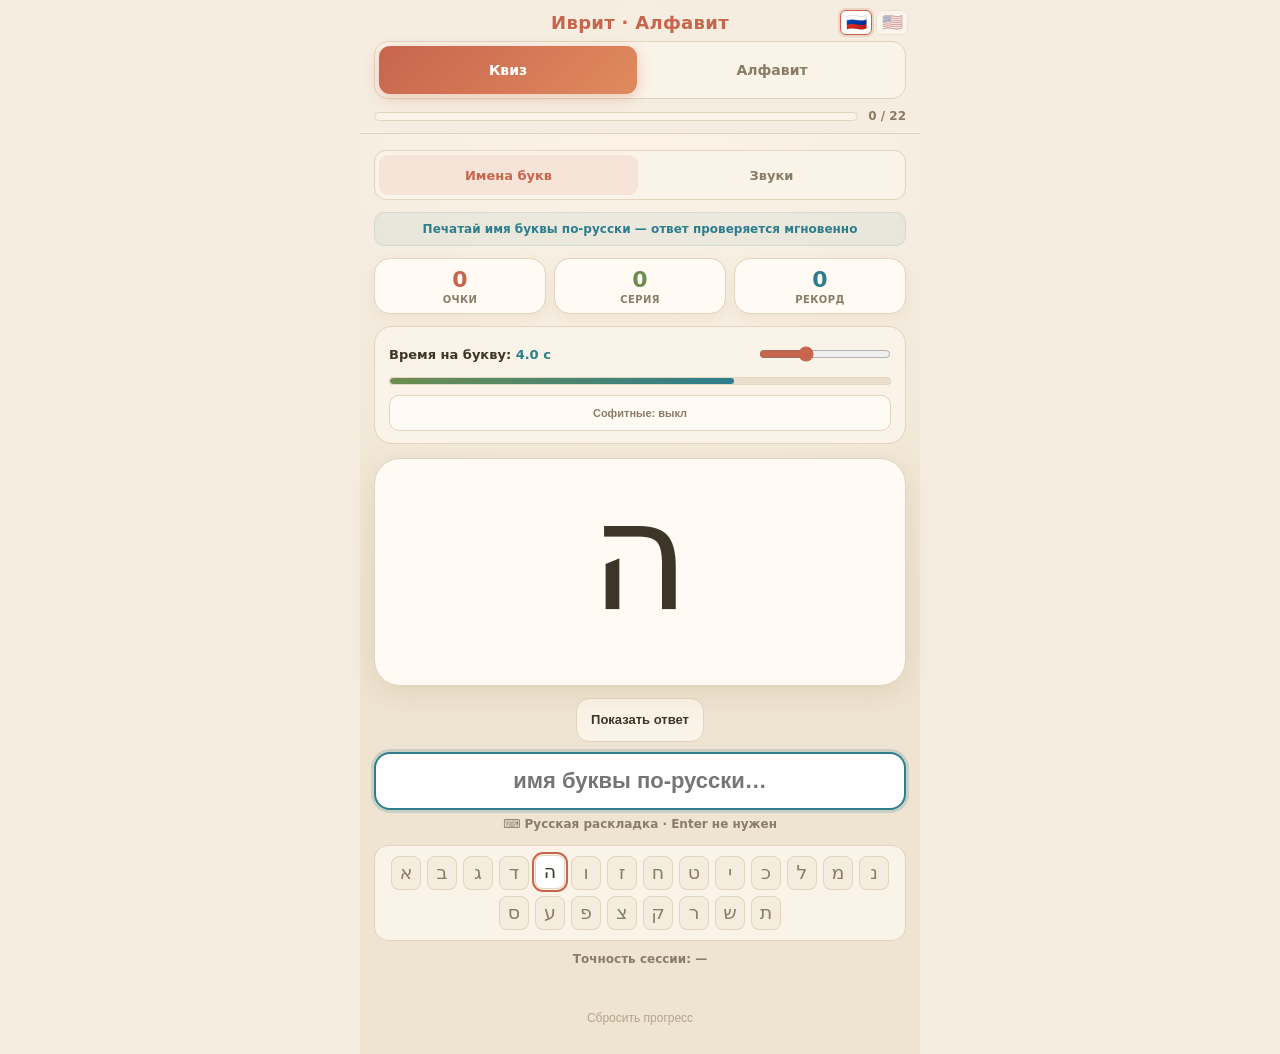
==== index.html @ b814cd33 "Rename alphabet_trainer.html to index.html" ====
<!DOCTYPE html>
<html lang="ru">
<head>
<meta charset="UTF-8">
<meta name="viewport" content="width=device-width, initial-scale=1.0, maximum-scale=1.0, user-scalable=no, viewport-fit=cover">
<meta name="theme-color" content="#f5ede0">
<meta name="apple-mobile-web-app-capable" content="yes">
<meta name="apple-mobile-web-app-status-bar-style" content="default">
<title>Иврит · Алфавит</title>
<style>
  * { box-sizing: border-box; -webkit-tap-highlight-color: transparent; }
  :root {
    --bg: #f5ede0;
    --bg2: #efe4d2;
    --card: #fffaf3;
    --card2: #faf3e7;
    --accent: #c8654d;
    --accent2: #2d7d8c;
    --olive: #6b8e4e;
    --gold: #d19b3f;
    --danger: #b3412e;
    --text: #3d3528;
    --muted: #8a7d68;
    --border: #e2d4bd;
    --shadow: 0 8px 28px rgba(150, 110, 60, .14);
    --hebrew: "Frank Ruhl Libre", "David Libre", "Noto Serif Hebrew", "Noto Sans Hebrew",
              "Times New Roman", "DejaVu Sans", serif;
  }
  html, body {
    margin: 0; padding: 0;
    background: var(--bg);
    color: var(--text);
    font-family: -apple-system, BlinkMacSystemFont, "Segoe UI", system-ui, "Roboto", sans-serif;
    min-height: 100vh; min-height: 100dvh;
    overscroll-behavior: none;
    -webkit-text-size-adjust: 100%;
  }
  body {
    display: flex; flex-direction: column;
    max-width: 560px; margin: 0 auto;
    background: radial-gradient(120% 60% at 50% 0%, #fff6e8 0%, var(--bg) 55%, var(--bg2) 100%);
    padding: env(safe-area-inset-top) env(safe-area-inset-right) env(safe-area-inset-bottom) env(safe-area-inset-left);
  }
  header {
    position: sticky; top: 0; z-index: 10;
    background: rgba(245, 237, 224, 0.92);
    backdrop-filter: blur(10px); -webkit-backdrop-filter: blur(10px);
    border-bottom: 1px solid var(--border);
    padding: 12px 14px 10px;
  }
  .title {
    font-size: 18px; font-weight: 700; text-align: center;
    margin-bottom: 8px; color: var(--accent); letter-spacing: .3px;
  }
  .lang-switch {
    position: absolute; top: 10px; right: 12px; z-index: 2;
    display: flex; gap: 4px;
  }
  .flag-btn {
    width: 32px; height: 25px; padding: 0;
    border: 1px solid var(--border); border-radius: 6px;
    background: #fff; cursor: pointer;
    display: flex; align-items: center; justify-content: center;
    font-size: 17px; line-height: 1;
    font-family: "Apple Color Emoji", "Segoe UI Emoji", "Noto Color Emoji", sans-serif;
    opacity: .42; transition: opacity .2s, box-shadow .2s, transform .15s;
  }
  .flag-btn:active { transform: scale(.94); }
  .flag-btn.active {
    opacity: 1; border-color: var(--accent);
    box-shadow: 0 0 0 2px rgba(200, 101, 77, .2);
  }
  .flag-btn span { pointer-events: none; }
  .tabs {
    display: flex; gap: 6px;
    background: var(--card2); padding: 4px;
    border-radius: 14px; margin-bottom: 10px;
    border: 1px solid var(--border);
  }
  .tab {
    flex: 1; text-align: center; padding: 10px 8px;
    border-radius: 11px; font-size: 14px; font-weight: 600;
    color: var(--muted); cursor: pointer; transition: all .25s;
    min-height: 48px; display: flex; align-items: center; justify-content: center;
    user-select: none;
  }
  .tab.active {
    background: linear-gradient(135deg, var(--accent), #e08a5e);
    color: #fff; box-shadow: 0 4px 14px rgba(200, 101, 77, .3);
  }
  .progress-wrap { display: flex; align-items: center; gap: 10px; }
  .progress-bar {
    flex: 1; height: 9px; background: var(--card2);
    border: 1px solid var(--border); border-radius: 8px; overflow: hidden;
  }
  .progress-fill {
    height: 100%; background: linear-gradient(90deg, var(--olive), var(--accent2));
    width: 0%; transition: width .5s cubic-bezier(.22,1,.36,1); border-radius: 8px;
  }
  .progress-text { font-size: 12px; color: var(--muted); font-weight: 700; white-space: nowrap; }

  main {
    flex: 1; padding: 16px 14px 24px;
    display: none; flex-direction: column;
  }
  main.active { display: flex; }

  /* ===== Саб-табы ===== */
  .subtabs {
    display: flex; gap: 4px;
    background: var(--card2); padding: 4px;
    border-radius: 12px; margin-bottom: 12px;
    border: 1px solid var(--border);
  }
  .subtab {
    flex: 1; text-align: center; padding: 9px 6px;
    border-radius: 9px; font-size: 13px; font-weight: 700;
    color: var(--muted); cursor: pointer; transition: all .25s;
    min-height: 40px; display: flex; align-items: center; justify-content: center;
    user-select: none;
  }
  .subtab.active {
    background: rgba(200, 101, 77, .1);
    color: var(--accent);
  }
  .train-info-line {
    font-size: 12px; font-weight: 700; color: var(--accent2);
    text-align: center; padding: 8px 12px; margin: 0 0 12px;
    background: rgba(45, 125, 140, .06);
    border: 1px solid rgba(45, 125, 140, .12);
    border-radius: 10px;
    min-height: 34px;
    display: flex; align-items: center; justify-content: center;
  }

  /* ===== Статистика ===== */
  .stats-row {
    display: grid; grid-template-columns: repeat(3, 1fr);
    gap: 8px; margin-bottom: 12px;
  }
  .stat {
    background: var(--card); border: 1px solid var(--border);
    border-radius: 16px; padding: 9px 6px 8px; text-align: center;
    box-shadow: 0 4px 14px rgba(150, 110, 60, .07);
  }
  .stat-num { font-size: 22px; font-weight: 800; line-height: 1.1; }
  #stat-score { color: var(--accent); }
  #stat-streak { color: var(--olive); }
  #stat-best { color: var(--accent2); }
  .stat-label {
    font-size: 10px; font-weight: 700; color: var(--muted);
    text-transform: uppercase; letter-spacing: .4px; margin-top: 2px;
  }

  /* ===== Настройки таймера ===== */
  .settings {
    background: var(--card2); border: 1px solid var(--border);
    border-radius: 18px; padding: 12px 14px 12px; margin-bottom: 14px;
  }
  .setting-row {
    display: flex; align-items: center; justify-content: space-between;
    gap: 10px; font-size: 13px; font-weight: 700; color: var(--text);
  }
  .setting-row b { color: var(--accent2); }
  .setting-row input[type=range] {
    flex: 0 0 132px; accent-color: var(--accent); height: 30px; margin: 0;
  }
  .timer-track {
    height: 8px; width: 100%; margin-top: 8px;
    background: #eadfcd; border-radius: 999px; overflow: hidden;
    border: 1px solid rgba(226, 212, 189, .7);
  }
  .timer-fill {
    height: 100%; width: 100%; border-radius: 999px;
    background: linear-gradient(90deg, var(--olive), var(--accent2));
    transition: width .1s linear, background .2s;
  }
  .settings-btns { display: flex; gap: 6px; margin-top: 10px; }
  .toggle-btn {
    flex: 1; background: var(--card); border: 1px solid var(--border);
    color: var(--muted); border-radius: 10px; padding: 8px 4px;
    font-size: 11px; font-weight: 700; cursor: pointer;
    transition: all .2s; min-height: 36px;
  }
  .toggle-btn:active { transform: scale(.96); }
  .toggle-btn.on, .toggle-btn.active-sort {
    border-color: var(--accent); color: var(--accent);
    background: rgba(200, 101, 77, .08);
  }

  /* ===== Карточка вопроса ===== */
  .quiz-card {
    position: relative;
    background: var(--card); border: 1px solid var(--border);
    border-radius: 26px; padding: 20px 18px 18px;
    min-height: 224px;
    display: flex; flex-direction: column; align-items: center; justify-content: center;
    text-align: center; box-shadow: var(--shadow);
    transition: border-color .25s, box-shadow .25s, background .25s;
  }
  .quiz-glyph {
    font-family: var(--hebrew);
    font-size: clamp(96px, 32vw, 152px);
    line-height: 1.05; color: var(--text); direction: rtl;
    transition: color .2s;
    user-select: none;
  }
  .quiz-glyph.glyph-in { animation: glyphIn .3s cubic-bezier(.22,1,.36,1); }
  @keyframes glyphIn {
    from { opacity: .2; transform: scale(.86); }
    to   { opacity: 1; transform: none; }
  }
  .quiz-answer {
    min-height: 22px; margin-top: 6px;
    font-size: 14px; font-weight: 800; color: var(--danger);
    direction: ltr;
  }
  .quiz-card.correct {
    border-color: var(--olive);
    background: #f8fbf2;
    box-shadow: 0 0 0 3px rgba(107, 142, 78, .22), 0 8px 28px rgba(107, 142, 78, .18);
  }
  .quiz-card.correct .quiz-glyph { color: var(--olive); }
  .quiz-card.wrong {
    border-color: var(--danger);
    background: #fdf3f0;
    box-shadow: 0 0 0 3px rgba(179, 65, 46, .18), 0 8px 28px rgba(179, 65, 46, .14);
    animation: shake .4s;
  }
  .quiz-card.wrong .quiz-glyph { color: var(--danger); }
  @keyframes shake {
    0%,100% { transform: translateX(0); }
    20% { transform: translateX(-5px); }
    40% { transform: translateX(5px); }
    60% { transform: translateX(-3px); }
    80% { transform: translateX(3px); }
  }

  .quiz-actions { display: flex; gap: 8px; justify-content: center; margin: 12px 0 10px; }
  .audio-btn {
    background: var(--card2); border: 1px solid var(--border); color: var(--text);
    border-radius: 13px; padding: 10px 14px; font-size: 13px; font-weight: 700;
    cursor: pointer; min-width: 48px; min-height: 44px;
    display: flex; align-items: center; gap: 6px;
    transition: transform .15s, background .2s, border-color .2s;
  }
  .audio-btn:active { transform: scale(.94); }
  .audio-btn:hover { border-color: var(--accent); background: #fff; }

  .quiz-input {
    width: 100%; text-align: center; font-size: 22px; font-weight: 800;
    padding: 14px 12px; background: #fffdf8; border: 2px solid var(--border);
    border-radius: 16px; color: var(--text); outline: none;
    transition: border-color .2s, box-shadow .2s, opacity .2s;
    caret-color: var(--accent); direction: ltr;
  }
  .quiz-input:focus {
    border-color: var(--accent2);
    box-shadow: 0 0 0 3px rgba(45, 125, 140, .2);
    background: #fff;
  }
  .quiz-input:disabled { opacity: .55; }
  .input-hint {
    font-size: 12px; color: var(--muted); font-weight: 600;
    text-align: center; margin: 7px 0 12px; min-height: 16px;
  }

  /* ===== HUD алфавита ===== */
  .hud {
    display: flex; flex-wrap: wrap; gap: 6px; justify-content: center;
    padding: 10px; background: var(--card2);
    border: 1px solid var(--border); border-radius: 14px;
  }
  .hud-letter {
    width: 30px; height: 34px;
    display: flex; align-items: center; justify-content: center;
    font-family: var(--hebrew); font-size: 19px; line-height: 1;
    border-radius: 8px; border: 1px solid transparent;
    color: var(--muted); background: transparent;
    transition: all .25s; user-select: none;
  }
  .hud-letter.m-new { background: #f4ecdd; border-color: var(--border); color: var(--muted); }
  .hud-letter.m-good { background: rgba(107, 142, 78, .14); border-color: rgba(107, 142, 78, .42); color: var(--olive); }
  .hud-letter.m-mid  { background: rgba(45, 125, 140, .12); border-color: rgba(45, 125, 140, .36); color: var(--accent2); }
  .hud-letter.m-low  { background: rgba(179, 65, 46, .1);  border-color: rgba(179, 65, 46, .3);  color: var(--danger); }
  .hud-letter.current {
    background: #fff !important; color: var(--text) !important;
    outline: 2px solid var(--accent); outline-offset: 1px;
    transform: translateY(-1px);
  }
  .session-rate {
    margin-top: 11px; text-align: center;
    font-size: 12px; font-weight: 700; color: var(--muted);
  }

  /* ===== Экран алфавита ===== */
  .dict-selected-info {
    text-align: center; font-size: 12px; font-weight: 700; color: var(--accent2);
    padding: 9px 12px; background: rgba(45, 125, 140, .07);
    border: 1px solid rgba(45, 125, 140, .15);
    border-radius: 10px; margin-bottom: 12px;
  }
  .dict-controls { display: flex; gap: 6px; margin-bottom: 4px; }
  .dict-btn {
    flex: 1; background: var(--card2); border: 1px solid var(--border);
    color: var(--text); border-radius: 11px; padding: 10px 6px;
    font-size: 11px; font-weight: 700; cursor: pointer;
    transition: all .2s; min-height: 42px;
  }
  .dict-btn:active { transform: scale(.95); }
  .dict-btn:hover { border-color: var(--accent2); background: #fff; }
  .dict-btn.active-sort { border-color: var(--accent); color: var(--accent); background: rgba(200,101,77,.08); }

  .alpha-section-title {
    font-size: 11px; font-weight: 800; color: var(--muted);
    text-transform: uppercase; letter-spacing: .6px;
    margin: 16px 2px 8px;
  }
  .title-note { font-weight: 600; text-transform: none; letter-spacing: 0; color: #b3a48a; }
  .alpha-grid {
    display: grid; grid-template-columns: repeat(auto-fill, minmax(86px, 1fr));
    gap: 8px;
  }
  .alpha-card {
    background: var(--card); border: 1px solid var(--border);
    border-radius: 16px; padding: 9px 5px 7px; text-align: center;
    transition: border-color .2s, box-shadow .2s;
    box-shadow: 0 4px 14px rgba(150, 110, 60, .06);
    user-select: none;
  }
  .alpha-card.m-good { border-color: rgba(107, 142, 78, .55); }
  .alpha-card.m-mid  { border-color: rgba(45, 125, 140, .5); }
  .alpha-card.m-low  { border-color: rgba(179, 65, 46, .45); }
  .a-glyph {
    font-family: var(--hebrew); font-size: 36px; line-height: 1.1;
    color: var(--text); direction: rtl;
  }
  .a-name { font-size: 12px; font-weight: 800; color: var(--accent); margin-top: 1px; line-height: 1.2; }
  .a-sound { font-size: 10px; font-weight: 600; color: var(--muted); line-height: 1.3; margin-top: 1px; }
  .alpha-bar {
    height: 4px; background: var(--card2); border-radius: 999px;
    overflow: hidden; margin: 6px 4px 0;
  }
  .alpha-fill { height: 100%; width: 0%; border-radius: 999px; transition: width .4s; }
  .alpha-rate { font-size: 9px; font-weight: 700; color: var(--muted); margin-top: 3px; }
  .alpha-tip {
    font-size: 12px; color: var(--muted); font-weight: 600;
    text-align: center; line-height: 1.6; margin-top: 18px;
  }

  /* ===== Подвал / тост ===== */
  footer { padding: 10px 14px 18px; text-align: center; }
  .reset-btn {
    background: none; border: none; color: #b3a48a;
    font-size: 12px; cursor: pointer; padding: 8px 14px; min-height: 36px;
  }
  .toast {
    position: fixed; left: 50%; bottom: calc(20px + env(safe-area-inset-bottom));
    transform: translate(-50%, 12px);
    background: var(--text); color: #fff;
    padding: 10px 18px; border-radius: 12px;
    font-size: 13px; font-weight: 700;
    box-shadow: 0 10px 30px rgba(60, 45, 30, .3);
    opacity: 0; pointer-events: none; z-index: 60;
    transition: opacity .28s, transform .28s;
    max-width: 90vw; text-align: center;
  }
  .toast.show { opacity: 1; transform: translate(-50%, 0); }
</style>
</head>
<body>

<header>
  <div class="lang-switch" id="lang-switch" role="group" aria-label="Language / Язык">
    <button class="flag-btn" type="button" data-lang="ru" title="Русский" aria-label="Русский">
      <span aria-hidden="true">🇷🇺</span>
    </button>
    <button class="flag-btn" type="button" data-lang="en" title="English" aria-label="English">
      <span aria-hidden="true">🇺🇸</span>
    </button>
  </div>
  <div class="title" id="app-title" data-i18n="appTitle">Иврит · Алфавит</div>
  <div class="tabs">
    <div class="tab active" id="tab-quiz" role="tab" data-i18n="tabQuiz">Квиз</div>
    <div class="tab" id="tab-alpha" role="tab" data-i18n="tabAlpha">Алфавит</div>
  </div>
  <div class="progress-wrap">
    <div class="progress-bar" id="progress-bar" title="Освоенные буквы"><div class="progress-fill" id="progress-fill"></div></div>
    <div class="progress-text" id="progress-text">0 / 22</div>
  </div>
</header>

<main id="screen-quiz" class="active">
  <div class="subtabs">
    <div class="subtab active" data-mode="name" role="tab" data-i18n="names">Имена букв</div>
    <div class="subtab" data-mode="sound" role="tab" data-i18n="sounds">Звуки</div>
  </div>

  <div class="train-info-line" id="mode-hint">Печатай имя буквы по-русски — ответ проверяется мгновенно</div>

  <div class="stats-row">
    <div class="stat"><div class="stat-num" id="stat-score">0</div><div class="stat-label" data-i18n="score">Очки</div></div>
    <div class="stat"><div class="stat-num" id="stat-streak">0</div><div class="stat-label" data-i18n="streak">Серия</div></div>
    <div class="stat"><div class="stat-num" id="stat-best">0</div><div class="stat-label" data-i18n="best">Рекорд</div></div>
  </div>

  <div class="settings">
    <div class="setting-row">
      <label for="time-limit"><span data-i18n="timePerLetter">Время на букву:</span> <b id="time-label">4.0 с</b></label>
      <input id="time-limit" type="range" min="1" max="10" step="0.5" value="4">
    </div>
    <div class="timer-track"><div class="timer-fill" id="timer-fill"></div></div>
    <div class="settings-btns">
      <button class="toggle-btn" id="btn-finals" type="button">Софитные: выкл</button>
    </div>
  </div>

  <div class="quiz-card" id="quiz-card">
    <div class="quiz-glyph" id="quiz-glyph" dir="rtl">א</div>
    <div class="quiz-answer" id="quiz-answer"></div>
  </div>

  <div class="quiz-actions">
    <button class="audio-btn" id="btn-skip" type="button" data-i18n="showAnswer">Показать ответ</button>
  </div>

  <input id="quiz-input" class="quiz-input" type="text"
         placeholder="имя буквы по-русски…"
         autocomplete="off" autocorrect="off" autocapitalize="off" spellcheck="false"
         enterkeyhint="done" lang="ru" dir="ltr">
  <div class="input-hint" id="input-hint">⌨️ Русская раскладка · Enter не нужен</div>

  <div class="hud" id="hud"></div>
  <div class="session-rate" id="session-rate">Точность сессии: —</div>
</main>

<main id="screen-alpha">
  <div class="dict-selected-info" id="alpha-info">Освоено 0 из 22 · точность —</div>
  <div class="dict-controls">
    <button class="dict-btn" id="btn-sort" type="button">↕️ По порядку</button>
    <button class="dict-btn" id="btn-alpha-finals" type="button">Софитные: выкл</button>
  </div>

  <div class="alpha-section-title" data-i18n="basicLetters">22 основные буквы</div>
  <div class="alpha-grid" id="alpha-grid-basic"></div>

  <div class="alpha-section-title"><span data-i18n="finalForms">5 софитных форм</span> <span class="title-note" data-i18n="titleNote">(в конце слова)</span></div>
  <div class="alpha-grid" id="alpha-grid-finals"></div>

  <div class="alpha-tip" data-i18n="alphaTip">Цвет рамки показывает точность твоих ответов по этой букве.</div>
</main>

<footer>
  <button class="reset-btn" id="btn-reset" type="button" data-i18n="reset">Сбросить прогресс</button>
</footer>

<div class="toast" id="toast"></div>

<script>
(function () {
  'use strict';

  /* ============================================================
     ДАННЫЕ АЛФАВИТА
     ============================================================ */
  const BASIC_LETTERS = [
    { key:'alef', glyph:'א', name:'алеф', nameEn:'alef',
      aliases:['алеф'], aliasesEn:['alef','aleph'],
      sound:'а / э', soundEn:'a / e', soundAliases:['а','э'], soundAliasesEn:['a','e'],
      hebName:'אָלֶף', note:'гортанная, часто немая', noteEn:'glottal, often silent' },
    { key:'bet', glyph:'ב', name:'бет', nameEn:'bet',
      aliases:['бет','бейт','бэт','бэйт'], aliasesEn:['bet','beit','beyt','beth'],
      sound:'б / в', soundEn:'b / v', soundAliases:['б','в'], soundAliasesEn:['b','v'],
      hebName:'בֵּית', note:'с точкой — б, без — в', noteEn:'with a dot — b, without — v' },
    { key:'gimel', glyph:'ג', name:'гимель', nameEn:'gimel',
      aliases:['гимель','гимел','гимэль','гимэл'], aliasesEn:['gimel','gimmel'],
      sound:'г', soundEn:'g', soundAliases:['г'], soundAliasesEn:['g'],
      hebName:'גִּימֶל', note:'', noteEn:'' },
    { key:'dalet', glyph:'ד', name:'далет', nameEn:'dalet',
      aliases:['далет','далед','далэт','далэд'], aliasesEn:['dalet','daled','daleth'],
      sound:'д', soundEn:'d', soundAliases:['д'], soundAliasesEn:['d'],
      hebName:'דָּלֶת', note:'', noteEn:'' },
    { key:'hey', glyph:'ה', name:'хей', nameEn:'hey',
      aliases:['хей','хэй'], aliasesEn:['hey','hei','he','heh'],
      sound:'h (х)', soundEn:'h', soundAliases:['h','х'], soundAliasesEn:['h'],
      hebName:'הֵא', note:'лёгкий выдох', noteEn:'a light breath' },
    { key:'vav', glyph:'ו', name:'вав', nameEn:'vav',
      aliases:['вав'], aliasesEn:['vav','waw'],
      sound:'в / у', soundEn:'v / u', soundAliases:['в','у'], soundAliasesEn:['v','u'],
      hebName:'וָו', note:'может читаться как у', noteEn:'can also sound like u' },
    { key:'zayin', glyph:'ז', name:'заин', nameEn:'zayin',
      aliases:['заин','зайн','зайин'], aliasesEn:['zayin','zain','zayn'],
      sound:'з', soundEn:'z', soundAliases:['з'], soundAliasesEn:['z'],
      hebName:'זַיִן', note:'', noteEn:'' },
    { key:'khet', glyph:'ח', name:'хет', nameEn:'khet',
      aliases:['хет','хэт'], aliasesEn:['khet','het','chet','cheth'],
      sound:'х', soundEn:'kh / ch', soundAliases:['х','h'], soundAliasesEn:['kh','ch','h'],
      hebName:'חֵית', note:'', noteEn:'' },
    { key:'tet', glyph:'ט', name:'тет', nameEn:'tet',
      aliases:['тет','тэт'], aliasesEn:['tet','teth'],
      sound:'т', soundEn:'t', soundAliases:['т'], soundAliasesEn:['t'],
      hebName:'טֵית', note:'', noteEn:'' },
    { key:'yod', glyph:'י', name:'йод', nameEn:'yod',
      aliases:['йод','йуд','йот'], aliasesEn:['yod','yud','yodh'],
      sound:'й / и', soundEn:'y / i', soundAliases:['й','и'], soundAliasesEn:['y','i'],
      hebName:'יוֹד', note:'', noteEn:'' },
    { key:'kaf', glyph:'כ', name:'каф', nameEn:'kaf',
      aliases:['каф'], aliasesEn:['kaf','kaph'],
      sound:'к / х', soundEn:'k / kh', soundAliases:['к','х'], soundAliasesEn:['k','kh','ch'],
      hebName:'כַּף', note:'конечная форма — ך', noteEn:'final form — ך' },
    { key:'lamed', glyph:'ל', name:'ламед', nameEn:'lamed',
      aliases:['ламед','ламэд'], aliasesEn:['lamed','lammed'],
      sound:'л', soundEn:'l', soundAliases:['л'], soundAliasesEn:['l'],
      hebName:'לָמֶד', note:'', noteEn:'' },
    { key:'mem', glyph:'מ', name:'мем', nameEn:'mem',
      aliases:['мем'], aliasesEn:['mem'],
      sound:'м', soundEn:'m', soundAliases:['м'], soundAliasesEn:['m'],
      hebName:'מֵם', note:'конечная форма — ם', noteEn:'final form — ם' },
    { key:'nun', glyph:'נ', name:'нун', nameEn:'nun',
      aliases:['нун'], aliasesEn:['nun'],
      sound:'н', soundEn:'n', soundAliases:['н'], soundAliasesEn:['n'],
      hebName:'נוּן', note:'конечная форма — ן', noteEn:'final form — ן' },
    { key:'samekh', glyph:'ס', name:'самех', nameEn:'samekh',
      aliases:['самех','самэх'], aliasesEn:['samekh','samech','samek'],
      sound:'с', soundEn:'s', soundAliases:['с'], soundAliasesEn:['s'],
      hebName:'סָמֶךְ', note:'', noteEn:'' },
    { key:'ayin', glyph:'ע', name:'аин', nameEn:'ayin',
      aliases:['аин','айн'], aliasesEn:['ayin','ayen','ayeen'],
      sound:'а / э', soundEn:'a / e', soundAliases:['а','э'], soundAliasesEn:['a','e'],
      hebName:'עַיִן', note:'гортанная, часто немая', noteEn:'glottal, often silent' },
    { key:'pe', glyph:'פ', name:'пе', nameEn:'pe',
      aliases:['пе','пей','пэ','пэй'], aliasesEn:['pe','pei','pey','peh'],
      sound:'п / ф', soundEn:'p / f', soundAliases:['п','ф'], soundAliasesEn:['p','f'],
      hebName:'פֵּא', note:'с точкой — п, без — ф', noteEn:'with a dot — p, without — f' },
    { key:'tsadi', glyph:'צ', name:'цади', nameEn:'tsadi',
      aliases:['цади','цадик','цадек','цадык'], aliasesEn:['tsadi','tzadi','tsadik','tzaddik','sadi'],
      sound:'ц', soundEn:'ts / tz', soundAliases:['ц'], soundAliasesEn:['ts','tz'],
      hebName:'צָדִי', note:'конечная форма — ץ', noteEn:'final form — ץ' },
    { key:'qof', glyph:'ק', name:'коф', nameEn:'qof',
      aliases:['коф','куф'], aliasesEn:['qof','kof','kuf','qoph'],
      sound:'к', soundEn:'k', soundAliases:['к'], soundAliasesEn:['k','q'],
      hebName:'קוֹף', note:'', noteEn:'' },
    { key:'resh', glyph:'ר', name:'реш', nameEn:'resh',
      aliases:['реш','рэш'], aliasesEn:['resh','reysh'],
      sound:'р', soundEn:'r', soundAliases:['р'], soundAliasesEn:['r'],
      hebName:'רֵישׁ', note:'', noteEn:'' },
    { key:'shin', glyph:'ש', name:'шин', nameEn:'shin',
      aliases:['шин','син'], aliasesEn:['shin','sin','sheen'],
      sound:'ш / с', soundEn:'sh / s', soundAliases:['ш','с'], soundAliasesEn:['sh','s'],
      hebName:'שִׁין', note:'точка справа — ш, слева — с', noteEn:'dot on the right — sh, on the left — s' },
    { key:'tav', glyph:'ת', name:'тав', nameEn:'tav',
      aliases:['тав','таф'], aliasesEn:['tav','taf','taw'],
      sound:'т', soundEn:'t', soundAliases:['т'], soundAliasesEn:['t'],
      hebName:'תָּו', note:'', noteEn:'' }
  ];

  const FINAL_LETTERS = [
    { key:'kaf-sofit', glyph:'ך', name:'каф софит', nameEn:'kaf sofit',
      aliases:['кафсофит'], aliasesEn:['kafsofit'],
      sound:'к / х', soundEn:'k / kh', soundAliases:['к','х'], soundAliasesEn:['k','kh','ch'],
      hebName:'כַּף סוֹפִית', note:'конечная форма כ', noteEn:'final form of כ' },
    { key:'mem-sofit', glyph:'ם', name:'мем софит', nameEn:'mem sofit',
      aliases:['мемсофит'], aliasesEn:['memsofit'],
      sound:'м', soundEn:'m', soundAliases:['м'], soundAliasesEn:['m'],
      hebName:'מֵם סוֹפִית', note:'конечная форма מ', noteEn:'final form of מ' },
    { key:'nun-sofit', glyph:'ן', name:'нун софит', nameEn:'nun sofit',
      aliases:['нунсофит'], aliasesEn:['nunsofit'],
      sound:'н', soundEn:'n', soundAliases:['н'], soundAliasesEn:['n'],
      hebName:'נוּן סוֹפִית', note:'конечная форма נ', noteEn:'final form of נ' },
    { key:'pe-sofit', glyph:'ף', name:'пе софит', nameEn:'pe sofit',
      aliases:['песофит','пейсофит','пэсофит','пэйсофит'], aliasesEn:['pesofit','peysofit','pehsofit'],
      sound:'п / ф', soundEn:'p / f', soundAliases:['п','ф'], soundAliasesEn:['p','f'],
      hebName:'פֵּא סוֹפִית', note:'конечная форма פ', noteEn:'final form of פ' },
    { key:'tsadi-sofit', glyph:'ץ', name:'цади софит', nameEn:'tsadi sofit',
      aliases:['цадисофит','цадиксофит','цадексофит'], aliasesEn:['tsadisoft','tzadisoft','tzaddiksofit','sadisoft'],
      sound:'ц', soundEn:'ts / tz', soundAliases:['ц'], soundAliasesEn:['ts','tz'],
      hebName:'צָדִי סוֹפִית', note:'конечная форма צ', noteEn:'final form of צ' }
  ];

  const ALL_LETTERS = BASIC_LETTERS.concat(FINAL_LETTERS);
  const BY_KEY = {};
  ALL_LETTERS.forEach(function (l) { BY_KEY[l.key] = l; });

  /* ============================================================
     СОХРАНЕНИЕ
     ============================================================ */
  const LS_KEY = 'hebrew_alphabet_trainer_v1';
  const DEFAULT_STORE = {
    settings: { timeLimit: 4, mode: 'name', finals: false, sort: 'default', lang: 'ru' },
    highScore: 0,
    bestStreak: 0,
    letters: {}
  };

  function loadStore() {
    try {
      const raw = localStorage.getItem(LS_KEY);
      if (!raw) return JSON.parse(JSON.stringify(DEFAULT_STORE));
      const obj = JSON.parse(raw);
      return {
        settings: Object.assign({}, DEFAULT_STORE.settings, obj.settings || {}),
        highScore: Number(obj.highScore) || 0,
        bestStreak: Number(obj.bestStreak) || 0,
        letters: obj.letters && typeof obj.letters === 'object' ? obj.letters : {}
      };
    } catch (e) {
      return JSON.parse(JSON.stringify(DEFAULT_STORE));
    }
  }

  let store = loadStore();
  function saveStore() {
    try { localStorage.setItem(LS_KEY, JSON.stringify(store)); } catch (e) {}
  }

  /* ============================================================
     DOM
     ============================================================ */
  const $ = function (id) { return document.getElementById(id); };
  const screenQuiz = $('screen-quiz');
  const screenAlpha = $('screen-alpha');
  const tabQuiz = $('tab-quiz');
  const tabAlpha = $('tab-alpha');
  const subtabEls = Array.prototype.slice.call(document.querySelectorAll('.subtab'));
  const progressFill = $('progress-fill');
  const progressText = $('progress-text');
  const modeHint = $('mode-hint');
  const statScore = $('stat-score');
  const statStreak = $('stat-streak');
  const statBest = $('stat-best');
  const slider = $('time-limit');
  const timeLabel = $('time-label');
  const timerFill = $('timer-fill');
  const finalsBtn = $('btn-finals');
  const quizCard = $('quiz-card');
  const quizGlyph = $('quiz-glyph');
  const quizAnswer = $('quiz-answer');
  const quizInput = $('quiz-input');
  const inputHint = $('input-hint');
  const skipBtn = $('btn-skip');
  const hud = $('hud');
  const sessionRate = $('session-rate');
  const alphaInfo = $('alpha-info');
  const alphaGridBasic = $('alpha-grid-basic');
  const alphaGridFinals = $('alpha-grid-finals');
  const sortBtn = $('btn-sort');
  const alphaFinalsBtn = $('btn-alpha-finals');
  const resetBtn = $('btn-reset');
  const toastEl = $('toast');
  const progressBar = $('progress-bar');
  const flagBtns = Array.prototype.slice.call(document.querySelectorAll('.flag-btn'));

  /* ============================================================
     СОСТОЯНИЕ КВИЗА
     ============================================================ */
  const session = { score: 0, streak: 0, correct: 0, total: 0 };
  let current = null;
  let locked = false;
  let srs = [];
  let rafId = 0;
  let endAt = 0;
  let pausedLeft = null;
  let roundToken = 0;
  let timers = [];
  let toastTimer = null;

  /* ============================================================
     ЛОКАЛИЗАЦИЯ (RU / EN)
     ============================================================ */
  const I18N = {
    ru: {
      appTitle: 'Иврит · Алфавит',
      tabQuiz: 'Квиз',
      tabAlpha: 'Алфавит',
      names: 'Имена букв',
      sounds: 'Звуки',
      modeHintName: 'Печатай имя буквы по-русски — ответ проверяется мгновенно',
      modeHintSound: 'Печатай звук буквы по-русски — например «б», «ш», «ц»',
      inputHintName: '⌨️ Русская раскладка · Enter не нужен',
      inputHintSound: '⌨️ Один звук · Enter не нужен',
      placeholderName: 'имя буквы по-русски…',
      placeholderSound: 'звук буквы по-русски…',
      score: 'Очки',
      streak: 'Серия',
      best: 'Рекорд',
      timePerLetter: 'Время на букву:',
      seconds: 'с',
      finalsOff: 'Софитные: выкл',
      finalsOn: 'Софитные: вкл',
      showAnswer: 'Показать ответ',
      sessionAccuracyEmpty: 'Точность сессии: —',
      sessionAccuracy: 'Точность сессии: {rate}% · {c}/{t}',
      masteredTitle: 'Освоенные буквы',
      alphaInfo: 'Освоено {m} из 22 · точность {a}',
      sortDefault: '↕️ По порядку',
      sortWorst: '📉 Сначала сложные',
      sortBest: '📈 Сначала лёгкие',
      basicLetters: '22 основные буквы',
      finalForms: '5 софитных форм',
      titleNote: '(в конце слова)',
      alphaTip: 'Цвет рамки показывает точность твоих ответов по этой букве.',
      notTrained: 'не тренировано',
      reset: 'Сбросить прогресс',
      resetConfirm: 'Сбросить весь прогресс: рекорды и статистику букв?',
      resetToast: 'Прогресс сброшен',
      streakToast: '🔥 Серия {n}!',
      soundPrefix: 'звук: '
    },
    en: {
      appTitle: 'Hebrew · Alphabet',
      tabQuiz: 'Quiz',
      tabAlpha: 'Alphabet',
      names: 'Letter names',
      sounds: 'Sounds',
      modeHintName: 'Type the letter name in Latin letters — answers check instantly',
      modeHintSound: 'Type the letter sound in Latin letters — e.g. “b”, “sh”, “ts”',
      inputHintName: '⌨️ Latin keyboard · no Enter needed',
      inputHintSound: '⌨️ One sound · no Enter needed',
      placeholderName: 'letter name…',
      placeholderSound: 'letter sound…',
      score: 'Score',
      streak: 'Streak',
      best: 'Best',
      timePerLetter: 'Time per letter:',
      seconds: 's',
      finalsOff: 'Finals: off',
      finalsOn: 'Finals: on',
      showAnswer: 'Show answer',
      sessionAccuracyEmpty: 'Session accuracy: —',
      sessionAccuracy: 'Session accuracy: {rate}% · {c}/{t}',
      masteredTitle: 'Mastered letters',
      alphaInfo: 'Mastered {m} of 22 · accuracy {a}',
      sortDefault: '↕️ In order',
      sortWorst: '📉 Hardest first',
      sortBest: '📈 Easiest first',
      basicLetters: '22 basic letters',
      finalForms: '5 final forms',
      titleNote: '(at the end of a word)',
      alphaTip: 'The border color shows your accuracy for this letter.',
      notTrained: 'not trained',
      reset: 'Reset progress',
      resetConfirm: 'Reset all progress: records and letter stats?',
      resetToast: 'Progress reset',
      streakToast: '🔥 Streak {n}!',
      soundPrefix: 'sound: '
    }
  };

  function lang() {
    return store.settings.lang === 'en' ? 'en' : 'ru';
  }
  function t(key, vars) {
    const dict = I18N[lang()] || I18N.ru;
    let out = dict[key] !== undefined ? dict[key] : I18N.ru[key];
    if (out === undefined) out = key;
    if (vars) {
      Object.keys(vars).forEach(function (k) {
        out = out.split('{' + k + '}').join(String(vars[k]));
      });
    }
    return out;
  }
  function locName(l) { return lang() === 'en' ? l.nameEn : l.name; }
  function locSound(l) { return lang() === 'en' ? l.soundEn : l.sound; }
  function locNote(l) { return lang() === 'en' ? l.noteEn : l.note; }
  function locAliases(l) { return lang() === 'en' ? l.aliasesEn : l.aliases; }
  function locSoundAliases(l) { return lang() === 'en' ? l.soundAliasesEn : l.soundAliases; }

  function clearTimers() {
    timers.forEach(function (t) { clearTimeout(t); });
    timers = [];
  }
  function later(fn, ms) {
    const t = setTimeout(fn, ms);
    timers.push(t);
    return t;
  }

  function norm(s) {
    return String(s)
      .toLowerCase()
      .replace(/ё/g, 'е')
      .replace(/[\s\-'’׳".,!?;:()]/g, '');
  }

  function pool() {
    return store.settings.finals ? ALL_LETTERS : BASIC_LETTERS;
  }
  function isInPool(key) {
    for (let i = 0; i < pool().length; i++) if (pool()[i].key === key) return true;
    return false;
  }
  function isQuizActive() {
    return screenQuiz.classList.contains('active');
  }
  function acceptedFor(letter) {
    const arr = store.settings.mode === 'name' ? locAliases(letter) : locSoundAliases(letter);
    return arr.map(norm);
  }

  function statOf(key) {
    const s = store.letters[key];
    const c = s ? (s.c || 0) : 0;
    const w = s ? (s.w || 0) : 0;
    const total = c + w;
    return { c: c, w: w, total: total, rate: total ? Math.round(c / total * 100) : null };
  }
  function addLetterStat(key, ok) {
    if (!store.letters[key]) store.letters[key] = { c: 0, w: 0 };
    if (ok) store.letters[key].c++;
    else store.letters[key].w++;
  }
  function masteryClass(key) {
    const s = statOf(key);
    if (!s.total) return 'm-new';
    if (s.rate >= 80) return 'm-good';
    if (s.rate >= 50) return 'm-mid';
    return 'm-low';
  }
  function rateColor(rate, total) {
    if (!total) return 'var(--muted)';
    if (rate >= 80) return 'var(--olive)';
    if (rate >= 50) return 'var(--accent2)';
    return 'var(--danger)';
  }

  /* ============================================================
     БИПЫ И ВИБРАЦИЯ
     ============================================================ */
  let actx = null;
  function beep(ok) {
    try {
      const AC = window.AudioContext || window.webkitAudioContext;
      if (!AC) return;
      if (!actx) actx = new AC();
      if (actx.state === 'suspended') actx.resume();
      const t = actx.currentTime;
      const osc = actx.createOscillator();
      const gain = actx.createGain();
      osc.connect(gain);
      gain.connect(actx.destination);
      if (ok) {
        osc.type = 'sine';
        osc.frequency.setValueAtTime(660, t);
        osc.frequency.setValueAtTime(990, t + 0.08);
      } else {
        osc.type = 'triangle';
        osc.frequency.setValueAtTime(230, t);
        osc.frequency.exponentialRampToValueAtTime(140, t + 0.22);
      }
      gain.gain.setValueAtTime(0.0001, t);
      gain.gain.exponentialRampToValueAtTime(0.09, t + 0.012);
      gain.gain.exponentialRampToValueAtTime(0.0001, t + 0.26);
      osc.start(t);
      osc.stop(t + 0.28);
    } catch (e) {}
  }
  function vibrate(ms) {
    if (navigator.vibrate) { try { navigator.vibrate(ms); } catch (e) {} }
  }
  function showToast(text) {
    toastEl.textContent = text;
    toastEl.classList.add('show');
    clearTimeout(toastTimer);
    toastTimer = setTimeout(function () { toastEl.classList.remove('show'); }, 1700);
  }

  /* ============================================================
     ТАЙМЕР
     ============================================================ */
  function setTimerUI(left) {
    const limit = store.settings.timeLimit;
    const ratio = limit > 0 ? Math.max(0, Math.min(1, left / limit)) : 0;
    timerFill.style.width = (ratio * 100).toFixed(1) + '%';
    timerFill.style.background = ratio < 0.33
      ? 'linear-gradient(90deg, var(--danger), #cf6552)'
      : ratio < 0.66
        ? 'linear-gradient(90deg, var(--gold), #e0b45e)'
        : 'linear-gradient(90deg, var(--olive), var(--accent2))';
  }
  function stopTimer() {
    if (rafId) { cancelAnimationFrame(rafId); rafId = 0; }
  }
  function tickTimer() {
    rafId = 0;
    const left = (endAt - performance.now()) / 1000;
    if (left <= 0) {
      setTimerUI(0);
      handleWrong();
      return;
    }
    setTimerUI(left);
    rafId = requestAnimationFrame(tickTimer);
  }
  function startTimer() {
    stopTimer();
    pausedLeft = null;
    endAt = performance.now() + store.settings.timeLimit * 1000;
    setTimerUI(store.settings.timeLimit);
    rafId = requestAnimationFrame(tickTimer);
  }
  function pauseTimer() {
    if (!rafId) return;
    pausedLeft = Math.max(0, (endAt - performance.now()) / 1000);
    stopTimer();
  }
  function resumeTimer() {
    if (locked || rafId) return;
    const left = pausedLeft != null ? pausedLeft : store.settings.timeLimit;
    pausedLeft = null;
    endAt = performance.now() + left * 1000;
    rafId = requestAnimationFrame(tickTimer);
  }

  /* ============================================================
     РАУНДЫ
     ============================================================ */
  function pickKey() {
    const p = pool();
    if (p.length === 0) return null;
    if (p.length === 1) return p[0].key;
    const prev = current ? current.key : null;
    let next = prev;
    for (let i = 0; i < 25; i++) {
      next = p[Math.floor(Math.random() * p.length)].key;
      if (next !== prev) return next;
    }
    return next;
  }

  function popSrs() {
    for (let i = 0; i < srs.length; i++) srs[i].delay -= 1;
    const idx = srs.findIndex(function (it) { return it.delay <= 0; });
    if (idx >= 0) return srs.splice(idx, 1)[0].key;
    return null;
  }

  function startRound() {
    roundToken++;
    clearTimers();
    stopTimer();
    pausedLeft = null;

    let forced = popSrs();
    while (forced && !isInPool(forced)) forced = popSrs();
    current = BY_KEY[forced || pickKey()];
    if (!current) return;

    locked = false;
    quizInput.value = '';
    quizInput.disabled = false;
    quizCard.classList.remove('correct', 'wrong');
    quizGlyph.textContent = current.glyph;
    quizGlyph.classList.remove('glyph-in');
    void quizGlyph.offsetWidth;
    quizGlyph.classList.add('glyph-in');
    quizAnswer.textContent = '';

    updateModeUI();
    updateHud();
    updateStatsUI();
    updateHeader();

    if (isQuizActive()) {
      startTimer();
      focusInput();
    } else {
      pausedLeft = store.settings.timeLimit;
    }
  }

  function focusInput() {
    if (!isQuizActive() || locked) return;
    try { quizInput.focus({ preventScroll: true }); }
    catch (e) { quizInput.focus(); }
  }

  function handleCorrect() {
    if (locked || !current) return;
    const token = roundToken;
    locked = true;
    stopTimer();

    quizCard.classList.add('correct');
    quizInput.disabled = true;

    session.score += 10;
    session.streak += 1;
    session.correct += 1;
    session.total += 1;

    if (session.streak > store.bestStreak) store.bestStreak = session.streak;
    if (session.score > store.highScore) store.highScore = session.score;
    addLetterStat(current.key, true);
    saveStore();

    beep(true);
    vibrate(25);
    updateStatsUI();
    updateHud();
    updateHeader();

    if (session.streak >= 5 && session.streak % 5 === 0) {
      showToast(t('streakToast', { n: session.streak }));
    }

    later(function () {
      if (token === roundToken) startRound();
    }, 520);
  }

  function handleWrong() {
    if (locked || !current) return;
    const token = roundToken;
    locked = true;
    stopTimer();

    quizCard.classList.add('wrong');
    quizInput.disabled = true;
    quizAnswer.textContent = store.settings.mode === 'name'
      ? locName(current)
      : locName(current) + ' · ' + t('soundPrefix') + locSound(current);

    session.streak = 0;
    session.total += 1;
    addLetterStat(current.key, false);
    if (session.score > store.highScore) store.highScore = session.score;
    saveStore();

    if (!srs.some(function (it) { return it.key === current.key; })) {
      srs.push({ key: current.key, delay: 2 });
    }

    beep(false);
    vibrate(45);
    updateStatsUI();
    updateHud();
    updateHeader();

    later(function () {
      if (token === roundToken) startRound();
    }, 1500);
  }

  function onInput() {
    if (locked || !current) return;
    const val = norm(quizInput.value);
    if (!val) return;

    const accepted = acceptedFor(current);
    if (accepted.indexOf(val) !== -1) {
      handleCorrect();
      return;
    }
    const isPrefix = accepted.some(function (a) { return a.indexOf(val) === 0; });
    if (!isPrefix) handleWrong();
  }

  /* ============================================================
     UI: СТАТИСТИКА / HUD / ЭКРАНЫ
     ============================================================ */
  function updateStatsUI() {
    statScore.textContent = String(session.score);
    statStreak.textContent = String(session.streak);
    statBest.textContent = String(store.highScore);

    if (session.total === 0) {
      sessionRate.textContent = t('sessionAccuracyEmpty');
    } else {
      const rate = Math.round(session.correct / session.total * 100);
      sessionRate.textContent = t('sessionAccuracy', {
        rate: rate, c: session.correct, t: session.total
      });
    }
  }

  function updateHeader() {
    const p = pool();
    let mastered = 0;
    for (let i = 0; i < p.length; i++) {
      const s = statOf(p[i].key);
      if (s.total >= 3 && s.rate >= 70) mastered++;
    }
    const pct = p.length ? (mastered / p.length) * 100 : 0;
    progressFill.style.width = pct.toFixed(1) + '%';
    progressText.textContent = mastered + ' / ' + p.length;
  }

  function buildHud() {
    hud.innerHTML = '';
    pool().forEach(function (l) {
      const el = document.createElement('div');
      el.className = 'hud-letter';
      el.dataset.key = l.key;
      el.textContent = l.glyph;
      hud.appendChild(el);
    });
    updateHud();
  }

  function updateHud() {
    const kids = Array.prototype.slice.call(hud.children);
    kids.forEach(function (el) {
      const key = el.dataset.key;
      el.classList.remove('m-new', 'm-good', 'm-mid', 'm-low', 'current');
      el.classList.add(masteryClass(key));
      if (current && current.key === key) el.classList.add('current');
    });
  }

  function updateModeUI() {
    const isName = store.settings.mode === 'name';
    quizInput.placeholder = t(isName ? 'placeholderName' : 'placeholderSound');
    quizInput.lang = lang() === 'en' ? 'en' : 'ru';
    modeHint.textContent = t(isName ? 'modeHintName' : 'modeHintSound');
    inputHint.textContent = t(isName ? 'inputHintName' : 'inputHintSound');
    subtabEls.forEach(function (el) {
      el.classList.toggle('active', el.dataset.mode === store.settings.mode);
    });
  }

  function sortLabel() {
    if (store.settings.sort === 'worst') return t('sortWorst');
    if (store.settings.sort === 'best') return t('sortBest');
    return t('sortDefault');
  }

  function sortLetters(list) {
    const mode = store.settings.sort;
    const arr = list.slice();
    if (mode === 'worst') {
      arr.sort(function (a, b) {
        const sa = statOf(a.key), sb = statOf(b.key);
        if (sa.total === 0 && sb.total === 0) return 0;
        if (sa.total === 0) return -1;
        if (sb.total === 0) return 1;
        return sa.rate - sb.rate;
      });
    } else if (mode === 'best') {
      arr.sort(function (a, b) {
        const sa = statOf(a.key), sb = statOf(b.key);
        if (sa.total === 0 && sb.total === 0) return 0;
        if (sa.total === 0) return 1;
        if (sb.total === 0) return -1;
        return sb.rate - sa.rate;
      });
    }
    return arr;
  }

  function alphaCard(letter) {
    const s = statOf(letter.key);
    const card = document.createElement('div');
    card.className = 'alpha-card ' + masteryClass(letter.key);
    const note = locNote(letter);
    card.title = locName(letter) + ' — ' + locSound(letter) + (note ? ' · ' + note : '');

    const glyph = document.createElement('div');
    glyph.className = 'a-glyph';
    glyph.dir = 'rtl';
    glyph.textContent = letter.glyph;

    const name = document.createElement('div');
    name.className = 'a-name';
    name.textContent = locName(letter);

    const sound = document.createElement('div');
    sound.className = 'a-sound';
    sound.textContent = locSound(letter);

    const bar = document.createElement('div');
    bar.className = 'alpha-bar';
    const fill = document.createElement('div');
    fill.className = 'alpha-fill';
    fill.style.width = (s.rate || 0) + '%';
    fill.style.background = rateColor(s.rate, s.total);
    bar.appendChild(fill);

    const rate = document.createElement('div');
    rate.className = 'alpha-rate';
    rate.textContent = s.total ? s.rate + '% · ' + s.c + '/' + s.total : t('notTrained');

    card.appendChild(glyph);
    card.appendChild(name);
    card.appendChild(sound);
    card.appendChild(bar);
    card.appendChild(rate);

    return card;
  }

  function renderAlphabet() {
    alphaGridBasic.innerHTML = '';
    sortLetters(BASIC_LETTERS).forEach(function (l) {
      alphaGridBasic.appendChild(alphaCard(l));
    });

    alphaGridFinals.innerHTML = '';
    sortLetters(FINAL_LETTERS).forEach(function (l) {
      alphaGridFinals.appendChild(alphaCard(l));
    });

    let mastered = 0, correctCount = 0, totalCount = 0;
    BASIC_LETTERS.forEach(function (l) {
      const s = statOf(l.key);
      if (s.total >= 3 && s.rate >= 70) mastered++;
      correctCount += s.c;
      totalCount += s.total;
    });
    const acc = totalCount ? Math.round(correctCount / totalCount * 100) : null;
    alphaInfo.textContent = t('alphaInfo', {
      m: mastered, a: acc === null ? '—' : acc + '%'
    });
    sortBtn.textContent = sortLabel();
    sortBtn.classList.toggle('active-sort', store.settings.sort !== 'default');
  }

  function syncControls() {
    const limit = store.settings.timeLimit;
    slider.value = String(limit);
    timeLabel.textContent = limit.toFixed(1) + ' ' + t('seconds');

    const finals = store.settings.finals;
    finalsBtn.textContent = finals ? t('finalsOn') : t('finalsOff');
    finalsBtn.classList.toggle('on', finals);
    alphaFinalsBtn.textContent = finals ? t('finalsOn') : t('finalsOff');
    alphaFinalsBtn.classList.toggle('active-sort', finals);

    subtabEls.forEach(function (el) {
      el.classList.toggle('active', el.dataset.mode === store.settings.mode);
    });
    sortBtn.textContent = sortLabel();
    sortBtn.classList.toggle('active-sort', store.settings.sort !== 'default');
  }

  /* ============================================================
     ДЕЙСТВИЯ ПОЛЬЗОВАТЕЛЯ
     ============================================================ */
  function switchTab(name) {
    const quiz = name === 'quiz';
    tabQuiz.classList.toggle('active', quiz);
    tabAlpha.classList.toggle('active', !quiz);
    screenQuiz.classList.toggle('active', quiz);
    screenAlpha.classList.toggle('active', !quiz);

    if (quiz) {
      resumeTimer();
      focusInput();
    } else {
      pauseTimer();
      renderAlphabet();
    }
  }

  function setMode(mode) {
    if (store.settings.mode === mode) return;
    store.settings.mode = mode;
    saveStore();
    srs = [];
    startRound();
  }

  function toggleFinals() {
    store.settings.finals = !store.settings.finals;
    saveStore();
    srs = [];
    buildHud();
    syncControls();
    updateHeader();
    startRound();
    if (!isQuizActive()) renderAlphabet();
  }

  function cycleSort() {
    if (store.settings.sort === 'default') store.settings.sort = 'worst';
    else if (store.settings.sort === 'worst') store.settings.sort = 'best';
    else store.settings.sort = 'default';
    saveStore();
    renderAlphabet();
  }

  function updateLangButtons() {
    flagBtns.forEach(function (b) {
      const active = b.dataset.lang === lang();
      b.classList.toggle('active', active);
      b.setAttribute('aria-pressed', active ? 'true' : 'false');
    });
  }

  function applyLanguage() {
    document.documentElement.lang = lang();
    document.title = t('appTitle');

    const els = document.querySelectorAll('[data-i18n]');
    Array.prototype.forEach.call(els, function (el) {
      el.textContent = t(el.dataset.i18n);
    });

    progressBar.title = t('masteredTitle');
    updateLangButtons();
    updateModeUI();
    syncControls();
    updateStatsUI();
    renderAlphabet();
  }

  function setLang(code) {
    if (store.settings.lang === code) return;
    store.settings.lang = code;
    saveStore();
    srs = [];
    applyLanguage();
    startRound();
  }

  function resetProgress() {
    if (!confirm(t('resetConfirm'))) return;
    try { localStorage.removeItem(LS_KEY); } catch (e) {}
    store = JSON.parse(JSON.stringify(DEFAULT_STORE));
    saveStore();
    session.score = 0;
    session.streak = 0;
    session.correct = 0;
    session.total = 0;
    srs = [];
    pausedLeft = null;
    applyLanguage();
    buildHud();
    startRound();
    showToast(t('resetToast'));
  }

  /* ============================================================
     СОБЫТИЯ
     ============================================================ */
  tabQuiz.addEventListener('click', function () { switchTab('quiz'); });
  tabAlpha.addEventListener('click', function () { switchTab('alpha'); });

  flagBtns.forEach(function (b) {
    b.addEventListener('click', function () { setLang(b.dataset.lang); });
  });

  subtabEls.forEach(function (el) {
    el.addEventListener('click', function () { setMode(el.dataset.mode); });
  });

  slider.addEventListener('input', function () {
    const v = parseFloat(slider.value);
    if (isNaN(v)) return;
    store.settings.timeLimit = v;
    saveStore();
    timeLabel.textContent = v.toFixed(1) + ' ' + t('seconds');
    if (!locked) startTimer();
  });
  slider.addEventListener('change', function () { slider.blur(); });

  finalsBtn.addEventListener('click', toggleFinals);
  alphaFinalsBtn.addEventListener('click', toggleFinals);
  sortBtn.addEventListener('click', cycleSort);

  quizInput.addEventListener('input', onInput);
  quizInput.addEventListener('keydown', function (e) {
    if (e.key === 'Enter') {
      e.preventDefault();
      if (locked) return;
      onInput();
      if (!locked) handleWrong();
    }
  });

  skipBtn.addEventListener('click', function () {
    handleWrong();
  });

  resetBtn.addEventListener('click', resetProgress);

  /* Глобальный ввод: фокус всегда возвращается в поле */
  window.addEventListener('keydown', function (e) {
    if (e.ctrlKey || e.metaKey || e.altKey) return;
    if (e.key.length !== 1) return;
    if (!isQuizActive() || locked) return;

    const a = document.activeElement;
    if (a) {
      const tag = a.tagName;
      if (tag === 'INPUT' && a.type !== 'range') return;
      if (tag === 'TEXTAREA' || tag === 'SELECT') return;
      if (tag === 'BUTTON' && (e.key === ' ' || e.key === 'Enter')) return;
    }

    quizInput.focus();
    const setter = Object.getOwnPropertyDescriptor(window.HTMLInputElement.prototype, 'value').set;
    setter.call(quizInput, quizInput.value + e.key);
    quizInput.dispatchEvent(new Event('input', { bubbles: true }));
    e.preventDefault();
  });

  document.addEventListener('visibilitychange', function () {
    if (document.hidden) {
      pauseTimer();
    } else if (isQuizActive()) {
      resumeTimer();
    }
  });

  /* Защита от двойного тапа */
  let lastTouchEnd = 0;
  document.addEventListener('touchend', function (e) {
    const now = Date.now();
    if (now - lastTouchEnd <= 300) e.preventDefault();
    lastTouchEnd = now;
  }, { passive: false });

  /* ============================================================
     ИНИЦИАЛИЗАЦИЯ
     ============================================================ */
  buildHud();
  applyLanguage();
  updateHeader();
  startRound();
})();
</script>
</body>
</html>
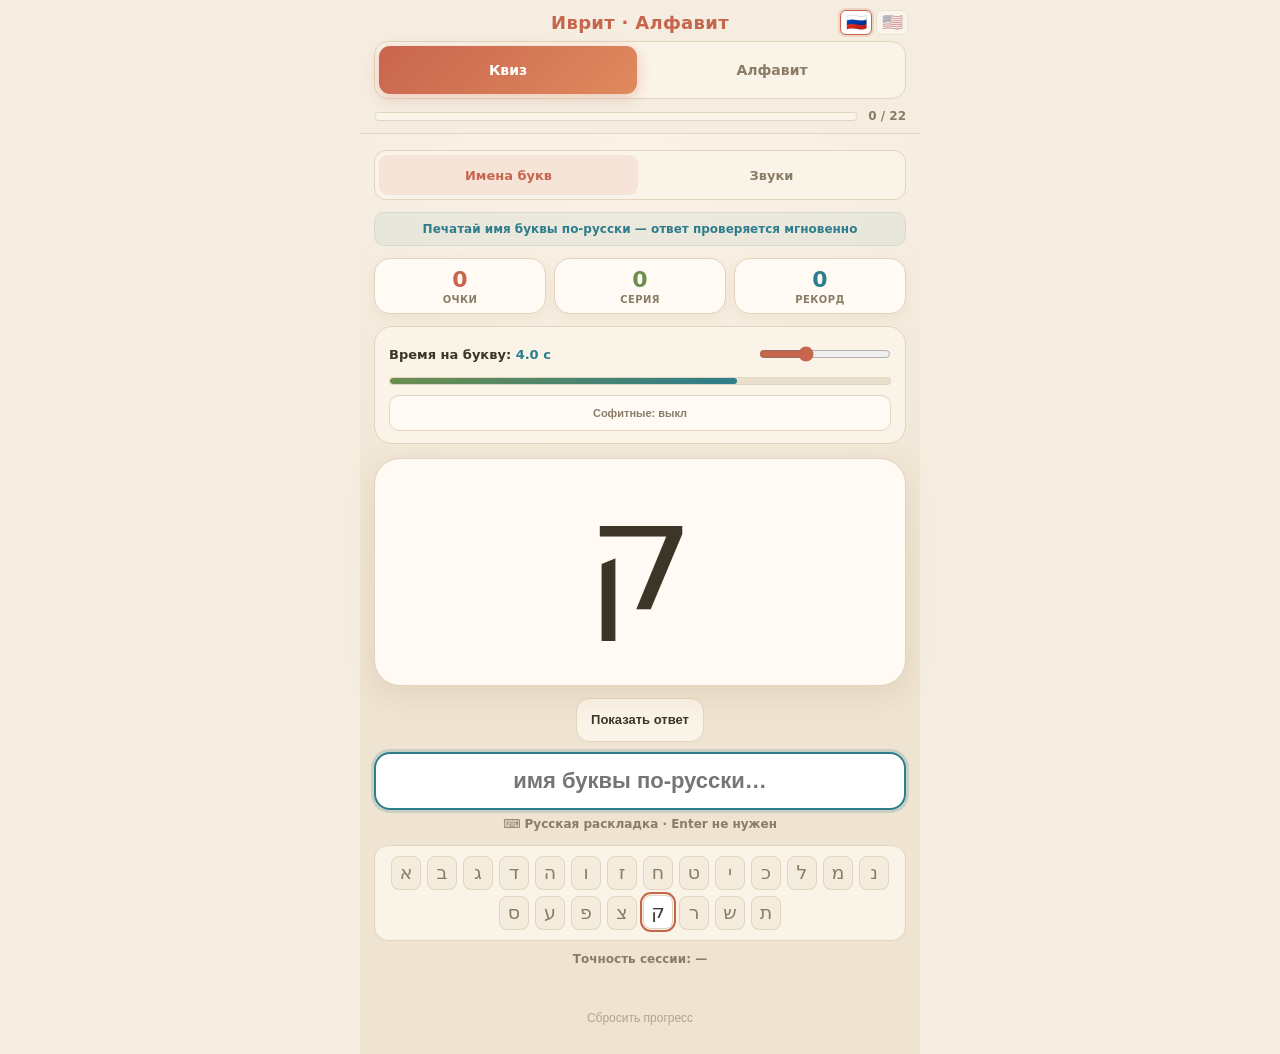
==== commit 12db204c: "Update index.html" ====
--- a/index.html
+++ b/index.html
@@ -105,7 +105,7 @@
   }
   main.active { display: flex; }
 
-  /* ===== Саб-табы ===== */
+  
   .subtabs {
     display: flex; gap: 4px;
     background: var(--card2); padding: 4px;
@@ -133,7 +133,7 @@
     display: flex; align-items: center; justify-content: center;
   }
 
-  /* ===== Статистика ===== */
+  
   .stats-row {
     display: grid; grid-template-columns: repeat(3, 1fr);
     gap: 8px; margin-bottom: 12px;
@@ -152,7 +152,7 @@
     text-transform: uppercase; letter-spacing: .4px; margin-top: 2px;
   }
 
-  /* ===== Настройки таймера ===== */
+  
   .settings {
     background: var(--card2); border: 1px solid var(--border);
     border-radius: 18px; padding: 12px 14px 12px; margin-bottom: 14px;
@@ -188,7 +188,7 @@
     background: rgba(200, 101, 77, .08);
   }
 
-  /* ===== Карточка вопроса ===== */
+  
   .quiz-card {
     position: relative;
     background: var(--card); border: 1px solid var(--border);
@@ -265,7 +265,7 @@
     text-align: center; margin: 7px 0 12px; min-height: 16px;
   }
 
-  /* ===== HUD алфавита ===== */
+  
   .hud {
     display: flex; flex-wrap: wrap; gap: 6px; justify-content: center;
     padding: 10px; background: var(--card2);
@@ -293,7 +293,7 @@
     font-size: 12px; font-weight: 700; color: var(--muted);
   }
 
-  /* ===== Экран алфавита ===== */
+  
   .dict-selected-info {
     text-align: center; font-size: 12px; font-weight: 700; color: var(--accent2);
     padding: 9px 12px; background: rgba(45, 125, 140, .07);
@@ -348,7 +348,7 @@
     text-align: center; line-height: 1.6; margin-top: 18px;
   }
 
-  /* ===== Подвал / тост ===== */
+  
   footer { padding: 10px 14px 18px; text-align: center; }
   .reset-btn {
     background: none; border: none; color: #b3a48a;
@@ -460,9 +460,7 @@
 (function () {
   'use strict';
 
-  /* ============================================================
-     ДАННЫЕ АЛФАВИТА
-     ============================================================ */
+  
   const BASIC_LETTERS = [
     { key:'alef', glyph:'א', name:'алеф', nameEn:'alef',
       aliases:['алеф'], aliasesEn:['alef','aleph'],
@@ -486,7 +484,7 @@
       hebName:'הֵא', note:'лёгкий выдох', noteEn:'a light breath' },
     { key:'vav', glyph:'ו', name:'вав', nameEn:'vav',
       aliases:['вав'], aliasesEn:['vav','waw'],
-      sound:'в / у', soundEn:'v / u', soundAliases:['в','у'], soundAliasesEn:['v','u'],
+      sound:'в / у', soundEn:'v / u', soundAliases:['в','у','о'], soundAliasesEn:['v','u','o'],
       hebName:'וָו', note:'может читаться как у', noteEn:'can also sound like u' },
     { key:'zayin', glyph:'ז', name:'заин', nameEn:'zayin',
       aliases:['заин','зайн','зайин'], aliasesEn:['zayin','zain','zayn'],
@@ -581,9 +579,7 @@
   const BY_KEY = {};
   ALL_LETTERS.forEach(function (l) { BY_KEY[l.key] = l; });
 
-  /* ============================================================
-     СОХРАНЕНИЕ
-     ============================================================ */
+  
   const LS_KEY = 'hebrew_alphabet_trainer_v1';
   const DEFAULT_STORE = {
     settings: { timeLimit: 4, mode: 'name', finals: false, sort: 'default', lang: 'ru' },
@@ -613,9 +609,7 @@
     try { localStorage.setItem(LS_KEY, JSON.stringify(store)); } catch (e) {}
   }
 
-  /* ============================================================
-     DOM
-     ============================================================ */
+  
   const $ = function (id) { return document.getElementById(id); };
   const screenQuiz = $('screen-quiz');
   const screenAlpha = $('screen-alpha');
@@ -650,9 +644,7 @@
   const progressBar = $('progress-bar');
   const flagBtns = Array.prototype.slice.call(document.querySelectorAll('.flag-btn'));
 
-  /* ============================================================
-     СОСТОЯНИЕ КВИЗА
-     ============================================================ */
+  
   const session = { score: 0, streak: 0, correct: 0, total: 0 };
   let current = null;
   let locked = false;
@@ -664,9 +656,7 @@
   let timers = [];
   let toastTimer = null;
 
-  /* ============================================================
-     ЛОКАЛИЗАЦИЯ (RU / EN)
-     ============================================================ */
+  
   const I18N = {
     ru: {
       appTitle: 'Иврит · Алфавит',
@@ -824,9 +814,7 @@
     return 'var(--danger)';
   }
 
-  /* ============================================================
-     БИПЫ И ВИБРАЦИЯ
-     ============================================================ */
+  
   let actx = null;
   function beep(ok) {
     try {
@@ -865,9 +853,7 @@
     toastTimer = setTimeout(function () { toastEl.classList.remove('show'); }, 1700);
   }
 
-  /* ============================================================
-     ТАЙМЕР
-     ============================================================ */
+  
   function setTimerUI(left) {
     const limit = store.settings.timeLimit;
     const ratio = limit > 0 ? Math.max(0, Math.min(1, left / limit)) : 0;
@@ -912,9 +898,7 @@
     rafId = requestAnimationFrame(tickTimer);
   }
 
-  /* ============================================================
-     РАУНДЫ
-     ============================================================ */
+  
   function pickKey() {
     const p = pool();
     if (p.length === 0) return null;
@@ -1056,9 +1040,7 @@
     if (!isPrefix) handleWrong();
   }
 
-  /* ============================================================
-     UI: СТАТИСТИКА / HUD / ЭКРАНЫ
-     ============================================================ */
+  
   function updateStatsUI() {
     statScore.textContent = String(session.score);
     statStreak.textContent = String(session.streak);
@@ -1233,9 +1215,7 @@
     sortBtn.classList.toggle('active-sort', store.settings.sort !== 'default');
   }
 
-  /* ============================================================
-     ДЕЙСТВИЯ ПОЛЬЗОВАТЕЛЯ
-     ============================================================ */
+  
   function switchTab(name) {
     const quiz = name === 'quiz';
     tabQuiz.classList.toggle('active', quiz);
@@ -1330,9 +1310,7 @@
     showToast(t('resetToast'));
   }
 
-  /* ============================================================
-     СОБЫТИЯ
-     ============================================================ */
+  
   tabQuiz.addEventListener('click', function () { switchTab('quiz'); });
   tabAlpha.addEventListener('click', function () { switchTab('alpha'); });
 
@@ -1374,7 +1352,7 @@
 
   resetBtn.addEventListener('click', resetProgress);
 
-  /* Глобальный ввод: фокус всегда возвращается в поле */
+  
   window.addEventListener('keydown', function (e) {
     if (e.ctrlKey || e.metaKey || e.altKey) return;
     if (e.key.length !== 1) return;
@@ -1403,7 +1381,7 @@
     }
   });
 
-  /* Защита от двойного тапа */
+  
   let lastTouchEnd = 0;
   document.addEventListener('touchend', function (e) {
     const now = Date.now();
@@ -1411,9 +1389,7 @@
     lastTouchEnd = now;
   }, { passive: false });
 
-  /* ============================================================
-     ИНИЦИАЛИЗАЦИЯ
-     ============================================================ */
+  
   buildHud();
   applyLanguage();
   updateHeader();
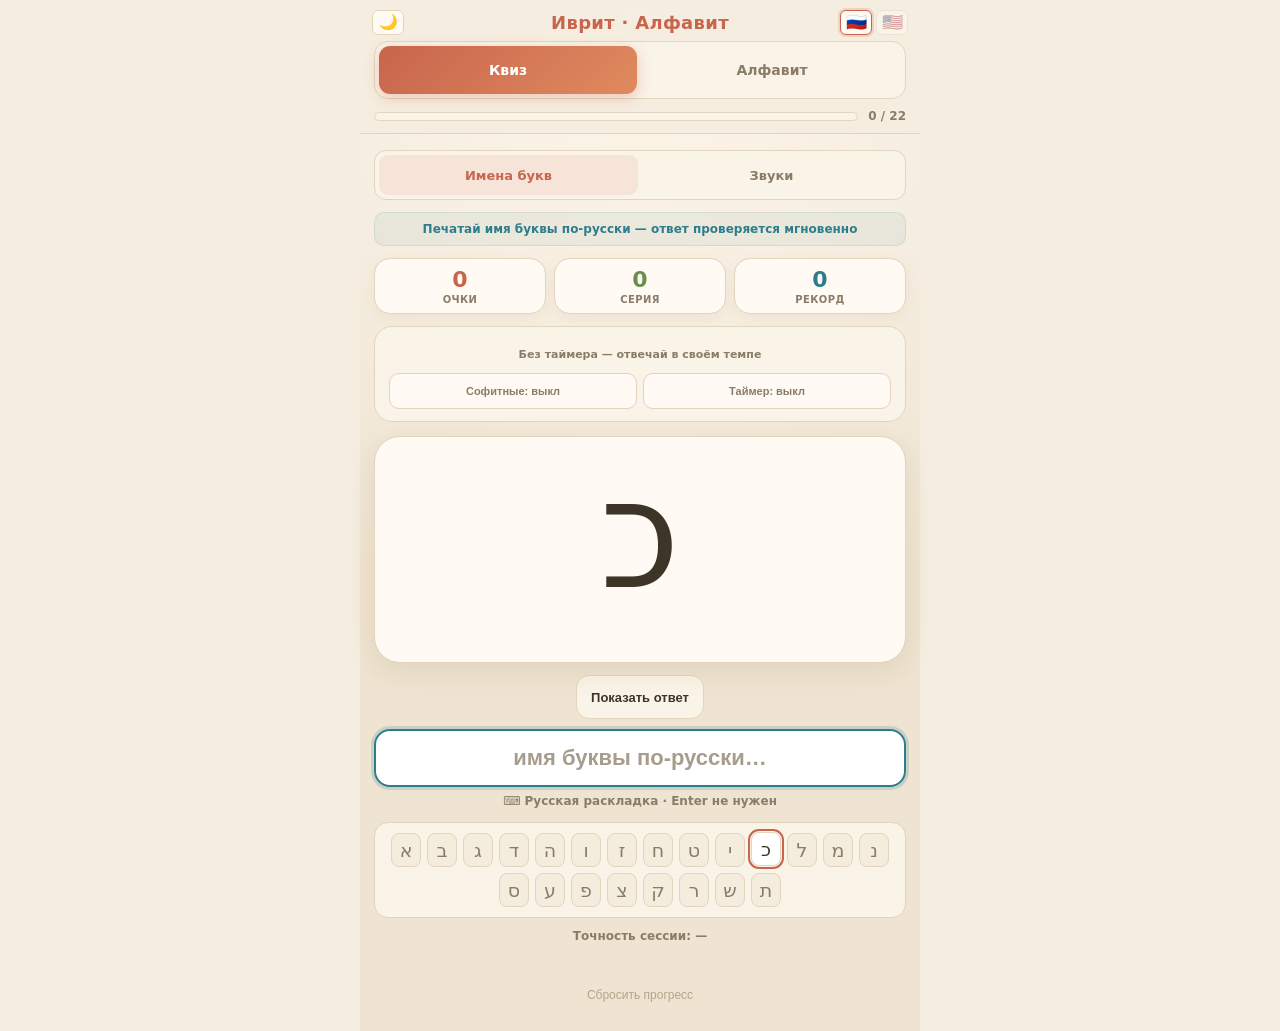
==== commit 484db474: "Update index.html" ====
--- a/index.html
+++ b/index.html
@@ -7,25 +7,91 @@
 <meta name="apple-mobile-web-app-capable" content="yes">
 <meta name="apple-mobile-web-app-status-bar-style" content="default">
 <title>Иврит · Алфавит</title>
+<script>
+(function(){var t=null;try{t=localStorage.getItem('hebrew_theme_v1');}catch(e){}if(t!=='dark'&&t!=='light'){t=(window.matchMedia&&window.matchMedia('(prefers-color-scheme: dark)').matches)?'dark':'light';}document.documentElement.setAttribute('data-theme',t);})();
+</script>
 <style>
   * { box-sizing: border-box; -webkit-tap-highlight-color: transparent; }
   :root {
+    color-scheme: light;
     --bg: #f5ede0;
     --bg2: #efe4d2;
+    --bg-glow: #fff6e8;
+    --header-bg: rgba(245, 237, 224, .92);
     --card: #fffaf3;
     --card2: #faf3e7;
+    --input-bg: #fffdf8;
+    --input-focus: #ffffff;
+    --hud-new: #f4ecdd;
+    --track: #eadfcd;
+    --ok-bg: #f8fbf2;
+    --bad-bg: #fdf3f0;
     --accent: #c8654d;
+    --accent-btn: #c8654d;
+    --accent-grad: #e08a5e;
     --accent2: #2d7d8c;
     --olive: #6b8e4e;
     --gold: #d19b3f;
     --danger: #b3412e;
     --text: #3d3528;
     --muted: #8a7d68;
+    --faint: #b3a48a;
     --border: #e2d4bd;
+    --toast-bg: #3d3528;
+    --toast-text: #ffffff;
     --shadow: 0 8px 28px rgba(150, 110, 60, .14);
+    --shadow-soft: 0 4px 14px rgba(150, 110, 60, .07);
     --hebrew: "Frank Ruhl Libre", "David Libre", "Noto Serif Hebrew", "Noto Sans Hebrew",
               "Times New Roman", "DejaVu Sans", serif;
   }
+  html[data-theme="dark"] {
+    color-scheme: dark;
+    --bg: #16120f;
+    --bg2: #1d1813;
+    --bg-glow: #2a2119;
+    --header-bg: rgba(22, 18, 15, .92);
+    --card: #241e18;
+    --card2: #2d251d;
+    --input-bg: #1b1611;
+    --input-focus: #292219;
+    --hud-new: #322a20;
+    --track: #3b2f24;
+    --ok-bg: #1f2a1a;
+    --bad-bg: #2c1c17;
+    --accent: #e08a6a;
+    --accent-btn: #b15c43;
+    --accent-grad: #cf7354;
+    --accent2: #6fb8c2;
+    --olive: #9cbf72;
+    --gold: #e3b768;
+    --danger: #e0755e;
+    --text: #efe4d3;
+    --muted: #a99a84;
+    --faint: #7f7260;
+    --border: #483b2d;
+    --toast-bg: #efe4d3;
+    --toast-text: #1a1510;
+    --shadow: 0 8px 28px rgba(0, 0, 0, .45);
+    --shadow-soft: 0 4px 14px rgba(0, 0, 0, .3);
+  }
+  html[data-theme="dark"] .flag-btn.active {
+    box-shadow: 0 0 0 2px rgba(224, 138, 106, .3);
+  }
+  html[data-theme="dark"] .hud-letter.m-good {
+    background: rgba(156, 191, 114, .16);
+    border-color: rgba(156, 191, 114, .42);
+  }
+  html[data-theme="dark"] .hud-letter.m-mid {
+    background: rgba(111, 184, 194, .14);
+    border-color: rgba(111, 184, 194, .38);
+  }
+  html[data-theme="dark"] .hud-letter.m-low {
+    background: rgba(224, 117, 94, .12);
+    border-color: rgba(224, 117, 94, .34);
+  }
+  html[data-theme="dark"] .alpha-card.m-good { border-color: rgba(156, 191, 114, .5); }
+  html[data-theme="dark"] .alpha-card.m-mid { border-color: rgba(111, 184, 194, .45); }
+  html[data-theme="dark"] .alpha-card.m-low { border-color: rgba(224, 117, 94, .45); }
   html, body {
     margin: 0; padding: 0;
     background: var(--bg);
@@ -38,12 +104,12 @@
   body {
     display: flex; flex-direction: column;
     max-width: 560px; margin: 0 auto;
-    background: radial-gradient(120% 60% at 50% 0%, #fff6e8 0%, var(--bg) 55%, var(--bg2) 100%);
+    background: radial-gradient(120% 60% at 50% 0%, var(--bg-glow) 0%, var(--bg) 55%, var(--bg2) 100%);
     padding: env(safe-area-inset-top) env(safe-area-inset-right) env(safe-area-inset-bottom) env(safe-area-inset-left);
   }
   header {
     position: sticky; top: 0; z-index: 10;
-    background: rgba(245, 237, 224, 0.92);
+    background: var(--header-bg);
     backdrop-filter: blur(10px); -webkit-backdrop-filter: blur(10px);
     border-bottom: 1px solid var(--border);
     padding: 12px 14px 10px;
@@ -56,16 +122,21 @@
     position: absolute; top: 10px; right: 12px; z-index: 2;
     display: flex; gap: 4px;
   }
-  .flag-btn {
+  .flag-btn, .theme-btn {
     width: 32px; height: 25px; padding: 0;
     border: 1px solid var(--border); border-radius: 6px;
-    background: #fff; cursor: pointer;
+    background: var(--card); color: var(--text); cursor: pointer;
     display: flex; align-items: center; justify-content: center;
     font-size: 17px; line-height: 1;
     font-family: "Apple Color Emoji", "Segoe UI Emoji", "Noto Color Emoji", sans-serif;
-    opacity: .42; transition: opacity .2s, box-shadow .2s, transform .15s;
-  }
-  .flag-btn:active { transform: scale(.94); }
+    transition: opacity .2s, box-shadow .2s, transform .15s, border-color .2s;
+  }
+  .theme-btn { font-size: 15px; }
+  .theme-left {
+    position: absolute; top: 10px; left: 12px; z-index: 2;
+  }
+  .flag-btn { opacity: .42; }
+  .flag-btn:active, .theme-btn:active { transform: scale(.94); }
   .flag-btn.active {
     opacity: 1; border-color: var(--accent);
     box-shadow: 0 0 0 2px rgba(200, 101, 77, .2);
@@ -85,7 +156,7 @@
     user-select: none;
   }
   .tab.active {
-    background: linear-gradient(135deg, var(--accent), #e08a5e);
+    background: linear-gradient(135deg, var(--accent-btn), var(--accent-grad));
     color: #fff; box-shadow: 0 4px 14px rgba(200, 101, 77, .3);
   }
   .progress-wrap { display: flex; align-items: center; gap: 10px; }
@@ -141,7 +212,7 @@
   .stat {
     background: var(--card); border: 1px solid var(--border);
     border-radius: 16px; padding: 9px 6px 8px; text-align: center;
-    box-shadow: 0 4px 14px rgba(150, 110, 60, .07);
+    box-shadow: var(--shadow-soft);
   }
   .stat-num { font-size: 22px; font-weight: 800; line-height: 1.1; }
   #stat-score { color: var(--accent); }
@@ -167,8 +238,8 @@
   }
   .timer-track {
     height: 8px; width: 100%; margin-top: 8px;
-    background: #eadfcd; border-radius: 999px; overflow: hidden;
-    border: 1px solid rgba(226, 212, 189, .7);
+    background: var(--track); border-radius: 999px; overflow: hidden;
+    border: 1px solid var(--border);
   }
   .timer-fill {
     height: 100%; width: 100%; border-radius: 999px;
@@ -176,6 +247,10 @@
     transition: width .1s linear, background .2s;
   }
   .settings-btns { display: flex; gap: 6px; margin-top: 10px; }
+  .timer-note {
+    font-size: 11px; font-weight: 600; color: var(--muted);
+    text-align: center; margin-top: 8px; line-height: 1.4;
+  }
   .toggle-btn {
     flex: 1; background: var(--card); border: 1px solid var(--border);
     color: var(--muted); border-radius: 10px; padding: 8px 4px;
@@ -217,13 +292,13 @@
   }
   .quiz-card.correct {
     border-color: var(--olive);
-    background: #f8fbf2;
+    background: var(--ok-bg);
     box-shadow: 0 0 0 3px rgba(107, 142, 78, .22), 0 8px 28px rgba(107, 142, 78, .18);
   }
   .quiz-card.correct .quiz-glyph { color: var(--olive); }
   .quiz-card.wrong {
     border-color: var(--danger);
-    background: #fdf3f0;
+    background: var(--bad-bg);
     box-shadow: 0 0 0 3px rgba(179, 65, 46, .18), 0 8px 28px rgba(179, 65, 46, .14);
     animation: shake .4s;
   }
@@ -245,19 +320,20 @@
     transition: transform .15s, background .2s, border-color .2s;
   }
   .audio-btn:active { transform: scale(.94); }
-  .audio-btn:hover { border-color: var(--accent); background: #fff; }
+  .audio-btn:hover { border-color: var(--accent); background: var(--input-focus); }
 
   .quiz-input {
     width: 100%; text-align: center; font-size: 22px; font-weight: 800;
-    padding: 14px 12px; background: #fffdf8; border: 2px solid var(--border);
+    padding: 14px 12px; background: var(--input-bg); border: 2px solid var(--border);
     border-radius: 16px; color: var(--text); outline: none;
     transition: border-color .2s, box-shadow .2s, opacity .2s;
     caret-color: var(--accent); direction: ltr;
   }
+  .quiz-input::placeholder { color: var(--muted); opacity: .75; }
   .quiz-input:focus {
     border-color: var(--accent2);
     box-shadow: 0 0 0 3px rgba(45, 125, 140, .2);
-    background: #fff;
+    background: var(--input-focus);
   }
   .quiz-input:disabled { opacity: .55; }
   .input-hint {
@@ -279,12 +355,12 @@
     color: var(--muted); background: transparent;
     transition: all .25s; user-select: none;
   }
-  .hud-letter.m-new { background: #f4ecdd; border-color: var(--border); color: var(--muted); }
+  .hud-letter.m-new { background: var(--hud-new); border-color: var(--border); color: var(--muted); }
   .hud-letter.m-good { background: rgba(107, 142, 78, .14); border-color: rgba(107, 142, 78, .42); color: var(--olive); }
   .hud-letter.m-mid  { background: rgba(45, 125, 140, .12); border-color: rgba(45, 125, 140, .36); color: var(--accent2); }
   .hud-letter.m-low  { background: rgba(179, 65, 46, .1);  border-color: rgba(179, 65, 46, .3);  color: var(--danger); }
   .hud-letter.current {
-    background: #fff !important; color: var(--text) !important;
+    background: var(--input-focus) !important; color: var(--text) !important;
     outline: 2px solid var(--accent); outline-offset: 1px;
     transform: translateY(-1px);
   }
@@ -308,7 +384,7 @@
     transition: all .2s; min-height: 42px;
   }
   .dict-btn:active { transform: scale(.95); }
-  .dict-btn:hover { border-color: var(--accent2); background: #fff; }
+  .dict-btn:hover { border-color: var(--accent2); background: var(--input-focus); }
   .dict-btn.active-sort { border-color: var(--accent); color: var(--accent); background: rgba(200,101,77,.08); }
 
   .alpha-section-title {
@@ -316,7 +392,7 @@
     text-transform: uppercase; letter-spacing: .6px;
     margin: 16px 2px 8px;
   }
-  .title-note { font-weight: 600; text-transform: none; letter-spacing: 0; color: #b3a48a; }
+  .title-note { font-weight: 600; text-transform: none; letter-spacing: 0; color: var(--faint); }
   .alpha-grid {
     display: grid; grid-template-columns: repeat(auto-fill, minmax(86px, 1fr));
     gap: 8px;
@@ -325,7 +401,7 @@
     background: var(--card); border: 1px solid var(--border);
     border-radius: 16px; padding: 9px 5px 7px; text-align: center;
     transition: border-color .2s, box-shadow .2s;
-    box-shadow: 0 4px 14px rgba(150, 110, 60, .06);
+    box-shadow: var(--shadow-soft);
     user-select: none;
   }
   .alpha-card.m-good { border-color: rgba(107, 142, 78, .55); }
@@ -351,16 +427,16 @@
   
   footer { padding: 10px 14px 18px; text-align: center; }
   .reset-btn {
-    background: none; border: none; color: #b3a48a;
+    background: none; border: none; color: var(--faint);
     font-size: 12px; cursor: pointer; padding: 8px 14px; min-height: 36px;
   }
   .toast {
     position: fixed; left: 50%; bottom: calc(20px + env(safe-area-inset-bottom));
     transform: translate(-50%, 12px);
-    background: var(--text); color: #fff;
+    background: var(--toast-bg); color: var(--toast-text);
     padding: 10px 18px; border-radius: 12px;
     font-size: 13px; font-weight: 700;
-    box-shadow: 0 10px 30px rgba(60, 45, 30, .3);
+    box-shadow: var(--shadow);
     opacity: 0; pointer-events: none; z-index: 60;
     transition: opacity .28s, transform .28s;
     max-width: 90vw; text-align: center;
@@ -371,6 +447,7 @@
 <body>
 
 <header>
+  <button class="theme-btn theme-left" id="btn-theme" type="button" title="Тёмная тема" aria-label="Тёмная тема">🌙</button>
   <div class="lang-switch" id="lang-switch" role="group" aria-label="Language / Язык">
     <button class="flag-btn" type="button" data-lang="ru" title="Русский" aria-label="Русский">
       <span aria-hidden="true">🇷🇺</span>
@@ -405,13 +482,17 @@
   </div>
 
   <div class="settings">
-    <div class="setting-row">
-      <label for="time-limit"><span data-i18n="timePerLetter">Время на букву:</span> <b id="time-label">4.0 с</b></label>
-      <input id="time-limit" type="range" min="1" max="10" step="0.5" value="4">
+    <div id="timer-controls">
+      <div class="setting-row">
+        <label for="time-limit"><span data-i18n="timePerLetter">Время на букву:</span> <b id="time-label">4.0 с</b></label>
+        <input id="time-limit" type="range" min="1" max="10" step="0.5" value="4">
+      </div>
+      <div class="timer-track"><div class="timer-fill" id="timer-fill"></div></div>
     </div>
-    <div class="timer-track"><div class="timer-fill" id="timer-fill"></div></div>
+    <div class="timer-note" id="timer-note" data-i18n="timerNote">Без таймера — отвечай в своём темпе</div>
     <div class="settings-btns">
       <button class="toggle-btn" id="btn-finals" type="button">Софитные: выкл</button>
+      <button class="toggle-btn" id="btn-timer" type="button">Таймер: выкл</button>
     </div>
   </div>
 
@@ -581,8 +662,9 @@
 
   
   const LS_KEY = 'hebrew_alphabet_trainer_v1';
+  const LS_THEME = 'hebrew_theme_v1';
   const DEFAULT_STORE = {
-    settings: { timeLimit: 4, mode: 'name', finals: false, sort: 'default', lang: 'ru' },
+    settings: { timeLimit: 4, mode: 'name', finals: false, timer: false, sort: 'default', lang: 'ru' },
     highScore: 0,
     bestStreak: 0,
     letters: {}
@@ -605,6 +687,7 @@
   }
 
   let store = loadStore();
+  let currentTheme = document.documentElement.getAttribute('data-theme') === 'dark' ? 'dark' : 'light';
   function saveStore() {
     try { localStorage.setItem(LS_KEY, JSON.stringify(store)); } catch (e) {}
   }
@@ -624,6 +707,10 @@
   const statBest = $('stat-best');
   const slider = $('time-limit');
   const timeLabel = $('time-label');
+  const timerBtn = $('btn-timer');
+  const timerControls = $('timer-controls');
+  const timerNote = $('timer-note');
+  const themeBtn = $('btn-theme');
   const timerFill = $('timer-fill');
   const finalsBtn = $('btn-finals');
   const quizCard = $('quiz-card');
@@ -677,6 +764,11 @@
       seconds: 'с',
       finalsOff: 'Софитные: выкл',
       finalsOn: 'Софитные: вкл',
+      timerOff: 'Таймер: выкл',
+      timerOn: 'Таймер: вкл',
+      timerNote: 'Без таймера — отвечай в своём темпе',
+      themeDark: 'Тёмная тема',
+      themeLight: 'Светлая тема',
       showAnswer: 'Показать ответ',
       sessionAccuracyEmpty: 'Точность сессии: —',
       sessionAccuracy: 'Точность сессии: {rate}% · {c}/{t}',
@@ -715,6 +807,11 @@
       seconds: 's',
       finalsOff: 'Finals: off',
       finalsOn: 'Finals: on',
+      timerOff: 'Timer: off',
+      timerOn: 'Timer: on',
+      timerNote: 'No timer — answer at your own pace',
+      themeDark: 'Dark theme',
+      themeLight: 'Light theme',
       showAnswer: 'Show answer',
       sessionAccuracyEmpty: 'Session accuracy: —',
       sessionAccuracy: 'Session accuracy: {rate}% · {c}/{t}',
@@ -864,11 +961,15 @@
         ? 'linear-gradient(90deg, var(--gold), #e0b45e)'
         : 'linear-gradient(90deg, var(--olive), var(--accent2))';
   }
+  function timerEnabled() {
+    return !!store.settings.timer;
+  }
   function stopTimer() {
     if (rafId) { cancelAnimationFrame(rafId); rafId = 0; }
   }
   function tickTimer() {
     rafId = 0;
+    if (!timerEnabled()) return;
     const left = (endAt - performance.now()) / 1000;
     if (left <= 0) {
       setTimerUI(0);
@@ -881,6 +982,7 @@
   function startTimer() {
     stopTimer();
     pausedLeft = null;
+    if (!timerEnabled()) return;
     endAt = performance.now() + store.settings.timeLimit * 1000;
     setTimerUI(store.settings.timeLimit);
     rafId = requestAnimationFrame(tickTimer);
@@ -891,7 +993,7 @@
     stopTimer();
   }
   function resumeTimer() {
-    if (locked || rafId) return;
+    if (!timerEnabled() || locked || rafId) return;
     const left = pausedLeft != null ? pausedLeft : store.settings.timeLimit;
     pausedLeft = null;
     endAt = performance.now() + left * 1000;
@@ -946,10 +1048,11 @@
     updateHeader();
 
     if (isQuizActive()) {
-      startTimer();
+      if (timerEnabled()) startTimer();
+      else stopTimer();
       focusInput();
     } else {
-      pausedLeft = store.settings.timeLimit;
+      pausedLeft = timerEnabled() ? store.settings.timeLimit : null;
     }
   }
 
@@ -1202,6 +1305,12 @@
     slider.value = String(limit);
     timeLabel.textContent = limit.toFixed(1) + ' ' + t('seconds');
 
+    const timer = timerEnabled();
+    timerBtn.textContent = timer ? t('timerOn') : t('timerOff');
+    timerBtn.classList.toggle('on', timer);
+    timerControls.style.display = timer ? '' : 'none';
+    timerNote.style.display = timer ? 'none' : '';
+
     const finals = store.settings.finals;
     finalsBtn.textContent = finals ? t('finalsOn') : t('finalsOff');
     finalsBtn.classList.toggle('on', finals);
@@ -1251,6 +1360,19 @@
     if (!isQuizActive()) renderAlphabet();
   }
 
+  function toggleTimer() {
+    store.settings.timer = !store.settings.timer;
+    saveStore();
+    syncControls();
+    if (timerEnabled()) {
+      if (!locked && isQuizActive()) startTimer();
+    } else {
+      stopTimer();
+      pausedLeft = null;
+      setTimerUI(store.settings.timeLimit);
+    }
+  }
+
   function cycleSort() {
     if (store.settings.sort === 'default') store.settings.sort = 'worst';
     else if (store.settings.sort === 'worst') store.settings.sort = 'best';
@@ -1259,6 +1381,30 @@
     renderAlphabet();
   }
 
+  function updateThemeButton() {
+    if (!themeBtn) return;
+    const dark = currentTheme === 'dark';
+    themeBtn.textContent = dark ? '☀️' : '🌙';
+    const label = t(dark ? 'themeLight' : 'themeDark');
+    themeBtn.title = label;
+    themeBtn.setAttribute('aria-label', label);
+  }
+
+  function applyTheme(theme, persist) {
+    currentTheme = theme === 'dark' ? 'dark' : 'light';
+    document.documentElement.setAttribute('data-theme', currentTheme);
+    const meta = document.querySelector('meta[name="theme-color"]');
+    if (meta) meta.setAttribute('content', currentTheme === 'dark' ? '#16120f' : '#f5ede0');
+    if (persist) {
+      try { localStorage.setItem(LS_THEME, currentTheme); } catch (e) {}
+    }
+    updateThemeButton();
+  }
+
+  function toggleTheme() {
+    applyTheme(currentTheme === 'dark' ? 'light' : 'dark', true);
+  }
+
   function updateLangButtons() {
     flagBtns.forEach(function (b) {
       const active = b.dataset.lang === lang();
@@ -1278,6 +1424,7 @@
 
     progressBar.title = t('masteredTitle');
     updateLangButtons();
+    updateThemeButton();
     updateModeUI();
     syncControls();
     updateStatsUI();
@@ -1328,12 +1475,14 @@
     store.settings.timeLimit = v;
     saveStore();
     timeLabel.textContent = v.toFixed(1) + ' ' + t('seconds');
-    if (!locked) startTimer();
+    if (timerEnabled() && !locked) startTimer();
   });
   slider.addEventListener('change', function () { slider.blur(); });
 
   finalsBtn.addEventListener('click', toggleFinals);
   alphaFinalsBtn.addEventListener('click', toggleFinals);
+  timerBtn.addEventListener('click', toggleTimer);
+  themeBtn.addEventListener('click', toggleTheme);
   sortBtn.addEventListener('click', cycleSort);
 
   quizInput.addEventListener('input', onInput);
@@ -1390,6 +1539,7 @@
   }, { passive: false });
 
   
+  applyTheme(currentTheme, false);
   buildHud();
   applyLanguage();
   updateHeader();
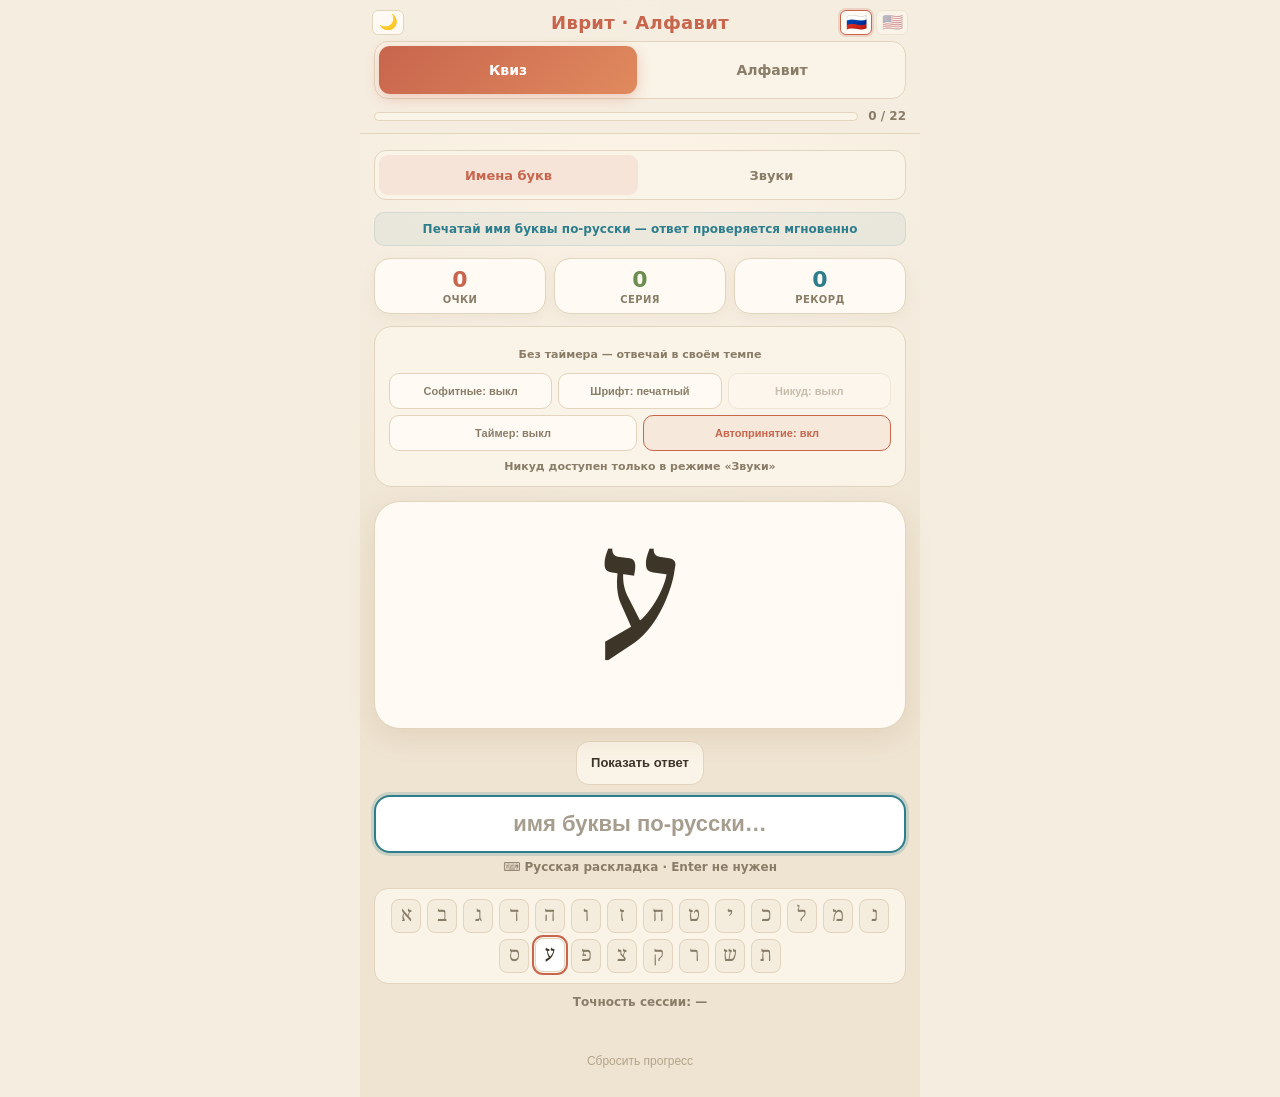
==== commit 04aa6561: "Update index.html" ====
--- a/index.html
+++ b/index.html
@@ -7,6 +7,12 @@
 <meta name="apple-mobile-web-app-capable" content="yes">
 <meta name="apple-mobile-web-app-status-bar-style" content="default">
 <title>Иврит · Алфавит</title>
+<!-- ===== ШРИФТЫ (Google Fonts). Имена здесь и в --hebrew / --hebrew-cursive ниже должны совпадать ===== -->
+<link rel="preconnect" href="https://fonts.googleapis.com">
+<link rel="preconnect" href="https://fonts.gstatic.com" crossorigin>
+<link rel="stylesheet" href="https://fonts.googleapis.com/css2?family=Noto+Serif+Hebrew&display=swap">
+<link rel="stylesheet" href="https://fonts.googleapis.com/css2?family=Gveret+Levin&display=swap">
+<link rel="stylesheet" href="https://fonts.googleapis.com/css2?family=Playpen+Sans+Hebrew&display=swap">
 <script>
 (function(){var t=null;try{t=localStorage.getItem('hebrew_theme_v1');}catch(e){}if(t!=='dark'&&t!=='light'){t=(window.matchMedia&&window.matchMedia('(prefers-color-scheme: dark)').matches)?'dark':'light';}document.documentElement.setAttribute('data-theme',t);})();
 </script>
@@ -41,8 +47,9 @@
     --toast-text: #ffffff;
     --shadow: 0 8px 28px rgba(150, 110, 60, .14);
     --shadow-soft: 0 4px 14px rgba(150, 110, 60, .07);
-    --hebrew: "Frank Ruhl Libre", "David Libre", "Noto Serif Hebrew", "Noto Sans Hebrew",
+    --hebrew: "Noto Serif Hebrew", "Frank Ruhl Libre", "David Libre", "Noto Serif Hebrew", "Noto Sans Hebrew",
               "Times New Roman", "DejaVu Sans", serif;
+    --hebrew-cursive: "Gveret Levin", var(--hebrew); /* после теста на font_test.html можно заменить на "Playpen Sans Hebrew" */
   }
   html[data-theme="dark"] {
     color-scheme: dark;
@@ -246,7 +253,8 @@
     background: linear-gradient(90deg, var(--olive), var(--accent2));
     transition: width .1s linear, background .2s;
   }
-  .settings-btns { display: flex; gap: 6px; margin-top: 10px; }
+  .settings-btns { display: flex; flex-wrap: wrap; gap: 6px; margin-top: 10px; }
+  .settings-btns .toggle-btn { flex: 1 1 30%; }
   .timer-note {
     font-size: 11px; font-weight: 600; color: var(--muted);
     text-align: center; margin-top: 8px; line-height: 1.4;
@@ -258,6 +266,7 @@
     transition: all .2s; min-height: 36px;
   }
   .toggle-btn:active { transform: scale(.96); }
+  .toggle-btn:disabled { opacity: .45; cursor: not-allowed; }
   .toggle-btn.on, .toggle-btn.active-sort {
     border-color: var(--accent); color: var(--accent);
     background: rgba(200, 101, 77, .08);
@@ -280,6 +289,22 @@
     transition: color .2s;
     user-select: none;
   }
+  html.script-cursive .quiz-glyph,
+  html.script-cursive .hud-letter,
+  html.script-cursive .a-glyph,
+  html.script-cursive .nikud-sign {
+    font-family: var(--hebrew-cursive);
+  }
+  html.script-cursive .quiz-glyph {
+    font-size: clamp(84px, 28vw, 132px);
+    line-height: 1.35;
+    padding-bottom: .08em;
+  }
+  html.script-cursive .hud-letter { font-size: 17px; line-height: 1.3; }
+  html.script-cursive .a-glyph { font-size: 32px; line-height: 1.35; }
+  html.nikud-on .quiz-glyph { line-height: 1.5; padding: .08em 0 .18em; }
+  html.nikud-on .hud-letter { line-height: 1.4; }
+  html.nikud-on .a-glyph { line-height: 1.5; }
   .quiz-glyph.glyph-in { animation: glyphIn .3s cubic-bezier(.22,1,.36,1); }
   @keyframes glyphIn {
     from { opacity: .2; transform: scale(.86); }
@@ -321,6 +346,12 @@
   }
   .audio-btn:active { transform: scale(.94); }
   .audio-btn:hover { border-color: var(--accent); background: var(--input-focus); }
+  .audio-btn.check-btn {
+    background: linear-gradient(135deg, var(--accent-btn), var(--accent-grad));
+    color: #fff; border-color: transparent;
+    box-shadow: 0 4px 14px rgba(200, 101, 77, .3);
+  }
+  .audio-btn.check-btn:hover { border-color: transparent; background: linear-gradient(135deg, var(--accent-btn), var(--accent-grad)); }
 
   .quiz-input {
     width: 100%; text-align: center; font-size: 22px; font-weight: 800;
@@ -385,6 +416,7 @@
   }
   .dict-btn:active { transform: scale(.95); }
   .dict-btn:hover { border-color: var(--accent2); background: var(--input-focus); }
+  .dict-btn:disabled { opacity: .45; cursor: not-allowed; }
   .dict-btn.active-sort { border-color: var(--accent); color: var(--accent); background: rgba(200,101,77,.08); }
 
   .alpha-section-title {
@@ -423,6 +455,21 @@
     font-size: 12px; color: var(--muted); font-weight: 600;
     text-align: center; line-height: 1.6; margin-top: 18px;
   }
+  .nikud-table {
+    display: grid; grid-template-columns: repeat(auto-fill, minmax(72px, 1fr));
+    gap: 6px;
+  }
+  .nikud-cell {
+    background: var(--card); border: 1px solid var(--border);
+    border-radius: 12px; padding: 6px 4px; text-align: center;
+    box-shadow: var(--shadow-soft);
+  }
+  .nikud-sign {
+    font-family: var(--hebrew); font-size: 26px; line-height: 1.5;
+    color: var(--text); direction: rtl;
+  }
+  .nikud-name { font-size: 10px; font-weight: 800; color: var(--accent); line-height: 1.2; }
+  .nikud-sound { font-size: 10px; font-weight: 600; color: var(--muted); line-height: 1.2; }
 
   
   footer { padding: 10px 14px 18px; text-align: center; }
@@ -492,8 +539,12 @@
     <div class="timer-note" id="timer-note" data-i18n="timerNote">Без таймера — отвечай в своём темпе</div>
     <div class="settings-btns">
       <button class="toggle-btn" id="btn-finals" type="button">Софитные: выкл</button>
+      <button class="toggle-btn" id="btn-script" type="button">Шрифт: печатный</button>
+      <button class="toggle-btn" id="btn-nikud" type="button">Никуд: выкл</button>
       <button class="toggle-btn" id="btn-timer" type="button">Таймер: выкл</button>
+      <button class="toggle-btn" id="btn-autocheck" type="button">Автопринятие: вкл</button>
     </div>
+    <div class="timer-note" id="nikud-note" style="display:none;"></div>
   </div>
 
   <div class="quiz-card" id="quiz-card">
@@ -503,6 +554,7 @@
 
   <div class="quiz-actions">
     <button class="audio-btn" id="btn-skip" type="button" data-i18n="showAnswer">Показать ответ</button>
+    <button class="audio-btn check-btn" id="btn-check" type="button" data-i18n="checkAnswer" style="display:none;">Проверить</button>
   </div>
 
   <input id="quiz-input" class="quiz-input" type="text"
@@ -527,6 +579,9 @@
 
   <div class="alpha-section-title"><span data-i18n="finalForms">5 софитных форм</span> <span class="title-note" data-i18n="titleNote">(в конце слова)</span></div>
   <div class="alpha-grid" id="alpha-grid-finals"></div>
+
+  <div class="alpha-section-title" data-i18n="nikudTableTitle">Огласовки</div>
+  <div class="nikud-table" id="nikud-table"></div>
 
   <div class="alpha-tip" data-i18n="alphaTip">Цвет рамки показывает точность твоих ответов по этой букве.</div>
 </main>
@@ -660,14 +715,52 @@
   const BY_KEY = {};
   ALL_LETTERS.forEach(function (l) { BY_KEY[l.key] = l; });
 
+  const CONSONANT = {
+    alef:   { ru: '',  en: [] },
+    bet:    { ru: 'б', en: ['b'], noDageshRu: 'в', noDageshEn: ['v'] },
+    gimel:  { ru: 'г', en: ['g'] },
+    dalet:  { ru: 'д', en: ['d'] },
+    hey:    { ru: 'х', en: ['h'] },
+    vav:    { ru: 'в', en: ['v'] },
+    zayin:  { ru: 'з', en: ['z'] },
+    khet:   { ru: 'х', en: ['kh', 'ch', 'h'] },
+    tet:    { ru: 'т', en: ['t'] },
+    yod:    { ru: 'й', en: ['y'] },
+    kaf:    { ru: 'к', en: ['k'], noDageshRu: 'х', noDageshEn: ['kh', 'ch'] },
+    lamed:  { ru: 'л', en: ['l'] },
+    mem:    { ru: 'м', en: ['m'] },
+    nun:    { ru: 'н', en: ['n'] },
+    samekh: { ru: 'с', en: ['s'] },
+    ayin:   { ru: '',  en: [] },
+    pe:     { ru: 'п', en: ['p'], noDageshRu: 'ф', noDageshEn: ['f'] },
+    tsadi:  { ru: 'ц', en: ['ts', 'tz'] },
+    qof:    { ru: 'к', en: ['k', 'q'] },
+    resh:   { ru: 'р', en: ['r'] },
+    shin:   { ru: 'ш', en: ['sh'], sinRu: 'с', sinEn: ['s'] },
+    tav:    { ru: 'т', en: ['t'] }
+  };
+
+  const NIKUD_VOWELS = [
+    { key: 'patah',  char: '\u05B7', ru: 'а', en: ['a'], nameRu: 'патах',  nameEn: 'patah' },
+    { key: 'qamats', char: '\u05B8', ru: 'а', en: ['a'], nameRu: 'камац',  nameEn: 'qamats' },
+    { key: 'tsere',  char: '\u05B5', ru: 'е', en: ['e'], nameRu: 'цере',   nameEn: 'tsere' },
+    { key: 'segol',  char: '\u05B6', ru: 'е', en: ['e'], nameRu: 'сэголь', nameEn: 'segol' },
+    { key: 'hiriq',  char: '\u05B4', ru: 'и', en: ['i'], nameRu: 'хирик',  nameEn: 'hiriq' },
+    { key: 'holam',  char: '\u05B9', ru: 'о', en: ['o'], nameRu: 'холам',  nameEn: 'holam' },
+    { key: 'qubuts', char: '\u05BB', ru: 'у', en: ['u'], nameRu: 'кубуц',  nameEn: 'qubuts' }
+  ];
+
+  const YOD_FAMILIAR = { 'а': 'я', 'е': 'е', 'и': 'и', 'о': 'ё', 'у': 'ю' };
+
   
   const LS_KEY = 'hebrew_alphabet_trainer_v1';
   const LS_THEME = 'hebrew_theme_v1';
   const DEFAULT_STORE = {
-    settings: { timeLimit: 4, mode: 'name', finals: false, timer: false, sort: 'default', lang: 'ru' },
+    settings: { timeLimit: 4, mode: 'name', finals: false, timer: false, sort: 'default', lang: 'ru', script: 'print', nikud: false, autoCheck: true },
     highScore: 0,
     bestStreak: 0,
-    letters: {}
+    letters: {},
+    lettersCursive: {}
   };
 
   function loadStore() {
@@ -679,7 +772,8 @@
         settings: Object.assign({}, DEFAULT_STORE.settings, obj.settings || {}),
         highScore: Number(obj.highScore) || 0,
         bestStreak: Number(obj.bestStreak) || 0,
-        letters: obj.letters && typeof obj.letters === 'object' ? obj.letters : {}
+        letters: obj.letters && typeof obj.letters === 'object' ? obj.letters : {},
+        lettersCursive: obj.lettersCursive && typeof obj.lettersCursive === 'object' ? obj.lettersCursive : {}
       };
     } catch (e) {
       return JSON.parse(JSON.stringify(DEFAULT_STORE));
@@ -713,12 +807,17 @@
   const themeBtn = $('btn-theme');
   const timerFill = $('timer-fill');
   const finalsBtn = $('btn-finals');
+  const scriptBtn = $('btn-script');
+  const nikudBtn = $('btn-nikud');
+  const nikudNote = $('nikud-note');
   const quizCard = $('quiz-card');
   const quizGlyph = $('quiz-glyph');
   const quizAnswer = $('quiz-answer');
   const quizInput = $('quiz-input');
   const inputHint = $('input-hint');
   const skipBtn = $('btn-skip');
+  const autoCheckBtn = $('btn-autocheck');
+  const checkBtn = $('btn-check');
   const hud = $('hud');
   const sessionRate = $('session-rate');
   const alphaInfo = $('alpha-info');
@@ -734,6 +833,7 @@
   
   const session = { score: 0, streak: 0, correct: 0, total: 0 };
   let current = null;
+  let currentSyllable = null;
   let locked = false;
   let srs = [];
   let rafId = 0;
@@ -786,7 +886,24 @@
       resetConfirm: 'Сбросить весь прогресс: рекорды и статистику букв?',
       resetToast: 'Прогресс сброшен',
       streakToast: '🔥 Серия {n}!',
-      soundPrefix: 'звук: '
+      soundPrefix: 'звук: ',
+      scriptPrint: 'Шрифт: печатный',
+      scriptCursive: 'Шрифт: прописной',
+      nikudOff: 'Никуд: выкл',
+      nikudOn: 'Никуд: вкл',
+      nikudNameHint: 'Никуд доступен только в режиме «Звуки»',
+      finalsNikudHint: 'С никудом софитные формы недоступны',
+      placeholderSyllable: 'слог по-русски…',
+      inputHintSyllable: '⌨️ Согласная + гласная · Enter не нужен',
+      modeHintSyllable: 'Печатай слог по-русски — например «ба», «ми»',
+      modeHintManualName: 'Печатай имя буквы по-русски — затем Enter или «Проверить»',
+      modeHintManualSound: 'Печатай звук буквы по-русски — затем Enter или «Проверить»',
+      modeHintManualSyllable: 'Печатай слог по-русски — затем Enter или «Проверить»',
+      inputHintManual: '⌨️ Нажми Enter или «Проверить»',
+      autoCheckOn: 'Автопринятие: вкл',
+      autoCheckOff: 'Автопринятие: выкл',
+      checkAnswer: 'Проверить',
+      nikudTableTitle: 'Огласовки'
     },
     en: {
       appTitle: 'Hebrew · Alphabet',
@@ -829,7 +946,24 @@
       resetConfirm: 'Reset all progress: records and letter stats?',
       resetToast: 'Progress reset',
       streakToast: '🔥 Streak {n}!',
-      soundPrefix: 'sound: '
+      soundPrefix: 'sound: ',
+      scriptPrint: 'Script: print',
+      scriptCursive: 'Script: cursive',
+      nikudOff: 'Niqqud: off',
+      nikudOn: 'Niqqud: on',
+      nikudNameHint: 'Niqqud is available in “Sounds” mode only',
+      finalsNikudHint: 'Final forms are unavailable with niqqud',
+      placeholderSyllable: 'syllable in Latin letters…',
+      inputHintSyllable: '⌨️ Consonant + vowel · no Enter needed',
+      modeHintSyllable: 'Type the syllable in Latin letters — e.g. “ba”, “mi”',
+      modeHintManualName: 'Type the letter name in Latin letters — then press Enter or “Check”',
+      modeHintManualSound: 'Type the letter sound in Latin letters — then press Enter or “Check”',
+      modeHintManualSyllable: 'Type the syllable in Latin letters — then press Enter or “Check”',
+      inputHintManual: '⌨️ Press Enter or “Check”',
+      autoCheckOn: 'Auto-accept: on',
+      autoCheckOff: 'Auto-accept: off',
+      checkAnswer: 'Check',
+      nikudTableTitle: 'Vowel points'
     }
   };
 
@@ -853,6 +987,81 @@
   function locAliases(l) { return lang() === 'en' ? l.aliasesEn : l.aliases; }
   function locSoundAliases(l) { return lang() === 'en' ? l.soundAliasesEn : l.soundAliases; }
 
+  function nikudActive() {
+    return !!store.settings.nikud && store.settings.mode === 'sound';
+  }
+  function lettersBucket() {
+    return store.settings.script === 'cursive' ? store.lettersCursive : store.letters;
+  }
+  function normNikud(s) {
+    return String(s)
+      .toLowerCase()
+      .replace(/э/g, 'е')
+      .replace(/[\s\-'’׳".,!?;:()]/g, '');
+  }
+  function syllableAnswers(syl) {
+    const en = lang() === 'en';
+    const out = [];
+    if (!syl) return out;
+    if (syl.letterKey === 'yod') {
+      if (en) {
+        out.push('y' + syl.vowelEn);
+      } else {
+        out.push('й' + syl.vowelRu);
+        const fam = YOD_FAMILIAR[syl.vowelRu];
+        if (fam) out.push(fam);
+      }
+      return out;
+    }
+    if (!syl.consRu) {
+      if (en) out.push(syl.vowelEn);
+      else out.push(syl.vowelRu);
+      return out;
+    }
+    if (en) {
+      syl.consEn.forEach(function (c) { out.push(c + syl.vowelEn); });
+    } else {
+      out.push(syl.consRu + syl.vowelRu);
+    }
+    return out;
+  }
+  function makeSyllable(letter) {
+    const c = CONSONANT[letter.key] || { ru: '', en: [] };
+    const vowel = NIKUD_VOWELS[Math.floor(Math.random() * NIKUD_VOWELS.length)];
+    let dagesh = false;
+    let shinDot = null;
+    let consRu = c.ru;
+    let consEn = c.en.slice();
+    if (letter.key === 'bet' || letter.key === 'kaf' || letter.key === 'pe') {
+      dagesh = Math.random() < 0.5;
+      if (!dagesh) {
+        consRu = c.noDageshRu;
+        consEn = c.noDageshEn.slice();
+      }
+    } else if (letter.key === 'shin') {
+      shinDot = Math.random() < 0.5 ? 'right' : 'left';
+      if (shinDot === 'left') {
+        consRu = c.sinRu;
+        consEn = c.sinEn.slice();
+      }
+    }
+    let text = letter.glyph;
+    if (shinDot === 'right') text += '\u05C1';
+    else if (shinDot === 'left') text += '\u05C2';
+    if (dagesh) text += '\u05BC';
+    text += vowel.char;
+    return {
+      letterKey: letter.key,
+      text: text,
+      vowelRu: vowel.ru,
+      vowelEn: vowel.en[0],
+      consRu: consRu,
+      consEn: consEn,
+      dagesh: dagesh,
+      shinDot: shinDot
+    };
+  }
+
   function clearTimers() {
     timers.forEach(function (t) { clearTimeout(t); });
     timers = [];
@@ -871,6 +1080,7 @@
   }
 
   function pool() {
+    if (nikudActive()) return BASIC_LETTERS;
     return store.settings.finals ? ALL_LETTERS : BASIC_LETTERS;
   }
   function isInPool(key) {
@@ -881,21 +1091,26 @@
     return screenQuiz.classList.contains('active');
   }
   function acceptedFor(letter) {
+    if (nikudActive() && currentSyllable) {
+      return syllableAnswers(currentSyllable).map(normNikud);
+    }
     const arr = store.settings.mode === 'name' ? locAliases(letter) : locSoundAliases(letter);
     return arr.map(norm);
   }
 
   function statOf(key) {
-    const s = store.letters[key];
+    const bucket = lettersBucket();
+    const s = bucket[key];
     const c = s ? (s.c || 0) : 0;
     const w = s ? (s.w || 0) : 0;
     const total = c + w;
     return { c: c, w: w, total: total, rate: total ? Math.round(c / total * 100) : null };
   }
   function addLetterStat(key, ok) {
-    if (!store.letters[key]) store.letters[key] = { c: 0, w: 0 };
-    if (ok) store.letters[key].c++;
-    else store.letters[key].w++;
+    const bucket = lettersBucket();
+    if (!bucket[key]) bucket[key] = { c: 0, w: 0 };
+    if (ok) bucket[key].c++;
+    else bucket[key].w++;
   }
   function masteryClass(key) {
     const s = statOf(key);
@@ -1017,7 +1232,7 @@
   function popSrs() {
     for (let i = 0; i < srs.length; i++) srs[i].delay -= 1;
     const idx = srs.findIndex(function (it) { return it.delay <= 0; });
-    if (idx >= 0) return srs.splice(idx, 1)[0].key;
+    if (idx >= 0) return srs.splice(idx, 1)[0];
     return null;
   }
 
@@ -1028,15 +1243,23 @@
     pausedLeft = null;
 
     let forced = popSrs();
-    while (forced && !isInPool(forced)) forced = popSrs();
-    current = BY_KEY[forced || pickKey()];
+    while (forced && !isInPool(forced.key)) forced = popSrs();
+    if (forced) {
+      current = BY_KEY[forced.key];
+      currentSyllable = nikudActive()
+        ? (forced.syllable || makeSyllable(current))
+        : null;
+    } else {
+      current = BY_KEY[pickKey()];
+      currentSyllable = nikudActive() ? makeSyllable(current) : null;
+    }
     if (!current) return;
 
     locked = false;
     quizInput.value = '';
     quizInput.disabled = false;
     quizCard.classList.remove('correct', 'wrong');
-    quizGlyph.textContent = current.glyph;
+    quizGlyph.textContent = currentSyllable ? currentSyllable.text : current.glyph;
     quizGlyph.classList.remove('glyph-in');
     void quizGlyph.offsetWidth;
     quizGlyph.classList.add('glyph-in');
@@ -1104,9 +1327,14 @@
 
     quizCard.classList.add('wrong');
     quizInput.disabled = true;
-    quizAnswer.textContent = store.settings.mode === 'name'
-      ? locName(current)
-      : locName(current) + ' · ' + t('soundPrefix') + locSound(current);
+    if (nikudActive() && currentSyllable) {
+      const expected = syllableAnswers(currentSyllable)[0] || '';
+      quizAnswer.textContent = currentSyllable.text + ' · ' + expected;
+    } else {
+      quizAnswer.textContent = store.settings.mode === 'name'
+        ? locName(current)
+        : locName(current) + ' · ' + t('soundPrefix') + locSound(current);
+    }
 
     session.streak = 0;
     session.total += 1;
@@ -1114,8 +1342,15 @@
     if (session.score > store.highScore) store.highScore = session.score;
     saveStore();
 
-    if (!srs.some(function (it) { return it.key === current.key; })) {
-      srs.push({ key: current.key, delay: 2 });
+    const srsKey = current.key;
+    const srsSyllable = nikudActive() ? currentSyllable : null;
+    const already = srs.some(function (it) {
+      if (it.key !== srsKey) return false;
+      if (!srsSyllable) return !it.syllable;
+      return it.syllable && it.syllable.text === srsSyllable.text;
+    });
+    if (!already) {
+      srs.push({ key: srsKey, syllable: srsSyllable, delay: 2 });
     }
 
     beep(false);
@@ -1131,7 +1366,8 @@
 
   function onInput() {
     if (locked || !current) return;
-    const val = norm(quizInput.value);
+    if (!store.settings.autoCheck) return;
+    const val = nikudActive() ? normNikud(quizInput.value) : norm(quizInput.value);
     if (!val) return;
 
     const accepted = acceptedFor(current);
@@ -1141,6 +1377,22 @@
     }
     const isPrefix = accepted.some(function (a) { return a.indexOf(val) === 0; });
     if (!isPrefix) handleWrong();
+  }
+
+  function submitManualAnswer() {
+    if (locked || !current) return;
+    const val = nikudActive() ? normNikud(quizInput.value) : norm(quizInput.value);
+    if (!val) { focusInput(); return; }
+    if (acceptedFor(current).indexOf(val) !== -1) handleCorrect();
+    else handleWrong();
+  }
+
+  function toggleAutoCheck() {
+    store.settings.autoCheck = !store.settings.autoCheck;
+    saveStore();
+    syncControls();
+    updateModeUI();
+    focusInput();
   }
 
   
@@ -1195,10 +1447,17 @@
 
   function updateModeUI() {
     const isName = store.settings.mode === 'name';
-    quizInput.placeholder = t(isName ? 'placeholderName' : 'placeholderSound');
+    const nikud = nikudActive();
+    const autoCheck = !!store.settings.autoCheck;
+    quizInput.placeholder = t(nikud ? 'placeholderSyllable' : (isName ? 'placeholderName' : 'placeholderSound'));
     quizInput.lang = lang() === 'en' ? 'en' : 'ru';
-    modeHint.textContent = t(isName ? 'modeHintName' : 'modeHintSound');
-    inputHint.textContent = t(isName ? 'inputHintName' : 'inputHintSound');
+    if (autoCheck) {
+      modeHint.textContent = t(nikud ? 'modeHintSyllable' : (isName ? 'modeHintName' : 'modeHintSound'));
+      inputHint.textContent = t(nikud ? 'inputHintSyllable' : (isName ? 'inputHintName' : 'inputHintSound'));
+    } else {
+      modeHint.textContent = t(nikud ? 'modeHintManualSyllable' : (isName ? 'modeHintManualName' : 'modeHintManualSound'));
+      inputHint.textContent = t('inputHintManual');
+    }
     subtabEls.forEach(function (el) {
       el.classList.toggle('active', el.dataset.mode === store.settings.mode);
     });
@@ -1274,6 +1533,30 @@
     return card;
   }
 
+  function renderNikudTable() {
+    const box = $('nikud-table');
+    if (!box) return;
+    box.innerHTML = '';
+    NIKUD_VOWELS.forEach(function (v) {
+      const cell = document.createElement('div');
+      cell.className = 'nikud-cell';
+      const sign = document.createElement('div');
+      sign.className = 'nikud-sign';
+      sign.dir = 'rtl';
+      sign.textContent = 'א' + v.char;
+      const name = document.createElement('div');
+      name.className = 'nikud-name';
+      name.textContent = lang() === 'en' ? v.nameEn : v.nameRu;
+      const sound = document.createElement('div');
+      sound.className = 'nikud-sound';
+      sound.textContent = lang() === 'en' ? v.en[0] : v.ru;
+      cell.appendChild(sign);
+      cell.appendChild(name);
+      cell.appendChild(sound);
+      box.appendChild(cell);
+    });
+  }
+
   function renderAlphabet() {
     alphaGridBasic.innerHTML = '';
     sortLetters(BASIC_LETTERS).forEach(function (l) {
@@ -1298,9 +1581,22 @@
     });
     sortBtn.textContent = sortLabel();
     sortBtn.classList.toggle('active-sort', store.settings.sort !== 'default');
+    renderNikudTable();
+  }
+
+  function applyScript() {
+    const cursive = store.settings.script === 'cursive';
+    document.documentElement.classList.toggle('script-cursive', cursive);
+    document.documentElement.classList.toggle('nikud-on', nikudActive());
   }
 
   function syncControls() {
+    applyScript();
+    const autoCheck = !!store.settings.autoCheck;
+    autoCheckBtn.textContent = autoCheck ? t('autoCheckOn') : t('autoCheckOff');
+    autoCheckBtn.classList.toggle('on', autoCheck);
+    checkBtn.style.display = autoCheck ? 'none' : '';
+    quizInput.enterKeyHint = autoCheck ? 'done' : 'send';
     const limit = store.settings.timeLimit;
     slider.value = String(limit);
     timeLabel.textContent = limit.toFixed(1) + ' ' + t('seconds');
@@ -1311,11 +1607,33 @@
     timerControls.style.display = timer ? '' : 'none';
     timerNote.style.display = timer ? 'none' : '';
 
+    const script = store.settings.script === 'cursive';
+    scriptBtn.textContent = script ? t('scriptCursive') : t('scriptPrint');
+    scriptBtn.classList.toggle('on', script);
+
+    const nikud = !!store.settings.nikud;
+    nikudBtn.textContent = nikud ? t('nikudOn') : t('nikudOff');
+    nikudBtn.classList.toggle('on', nikud);
+    const nameMode = store.settings.mode === 'name';
+    nikudBtn.disabled = nameMode;
+    nikudBtn.classList.toggle('disabled', nameMode);
+
     const finals = store.settings.finals;
+    const finalsDisabled = nikudActive();
     finalsBtn.textContent = finals ? t('finalsOn') : t('finalsOff');
     finalsBtn.classList.toggle('on', finals);
+    finalsBtn.disabled = finalsDisabled;
+    finalsBtn.classList.toggle('disabled', finalsDisabled);
     alphaFinalsBtn.textContent = finals ? t('finalsOn') : t('finalsOff');
     alphaFinalsBtn.classList.toggle('active-sort', finals);
+    alphaFinalsBtn.disabled = finalsDisabled;
+    alphaFinalsBtn.classList.toggle('disabled', finalsDisabled);
+
+    let note = '';
+    if (nameMode) note = t('nikudNameHint');
+    else if (finalsDisabled) note = t('finalsNikudHint');
+    nikudNote.textContent = note;
+    nikudNote.style.display = note ? '' : 'none';
 
     subtabEls.forEach(function (el) {
       el.classList.toggle('active', el.dataset.mode === store.settings.mode);
@@ -1346,13 +1664,39 @@
     store.settings.mode = mode;
     saveStore();
     srs = [];
+    buildHud();
+    syncControls();
     startRound();
   }
 
   function toggleFinals() {
+    if (nikudActive()) return;
     store.settings.finals = !store.settings.finals;
     saveStore();
     srs = [];
+    buildHud();
+    syncControls();
+    updateHeader();
+    startRound();
+    if (!isQuizActive()) renderAlphabet();
+  }
+
+  function toggleScript() {
+    store.settings.script = store.settings.script === 'cursive' ? 'print' : 'cursive';
+    saveStore();
+    applyScript();
+    syncControls();
+    updateHud();
+    updateHeader();
+    if (!isQuizActive()) renderAlphabet();
+  }
+
+  function toggleNikud() {
+    if (store.settings.mode !== 'sound') return;
+    store.settings.nikud = !store.settings.nikud;
+    saveStore();
+    srs = [];
+    applyScript();
     buildHud();
     syncControls();
     updateHeader();
@@ -1481,6 +1825,8 @@
 
   finalsBtn.addEventListener('click', toggleFinals);
   alphaFinalsBtn.addEventListener('click', toggleFinals);
+  scriptBtn.addEventListener('click', toggleScript);
+  nikudBtn.addEventListener('click', toggleNikud);
   timerBtn.addEventListener('click', toggleTimer);
   themeBtn.addEventListener('click', toggleTheme);
   sortBtn.addEventListener('click', cycleSort);
@@ -1490,14 +1836,21 @@
     if (e.key === 'Enter') {
       e.preventDefault();
       if (locked) return;
-      onInput();
-      if (!locked) handleWrong();
+      if (store.settings.autoCheck) {
+        onInput();
+        if (!locked) handleWrong();
+      } else {
+        submitManualAnswer();
+      }
     }
   });
 
   skipBtn.addEventListener('click', function () {
     handleWrong();
   });
+
+  checkBtn.addEventListener('click', submitManualAnswer);
+  autoCheckBtn.addEventListener('click', toggleAutoCheck);
 
   resetBtn.addEventListener('click', resetProgress);
 
@@ -1531,6 +1884,14 @@
   });
 
   
+  function initCursiveFont() {
+    const el = document.getElementById('cursive-font-face');
+    if (!el) return;
+    if (el.textContent.indexOf('__CURSIVE_WOFF2_BASE64__') !== -1) {
+      document.documentElement.style.setProperty('--hebrew-cursive', 'var(--hebrew)');
+    }
+  }
+
   let lastTouchEnd = 0;
   document.addEventListener('touchend', function (e) {
     const now = Date.now();
@@ -1539,6 +1900,7 @@
   }, { passive: false });
 
   
+  initCursiveFont();
   applyTheme(currentTheme, false);
   buildHud();
   applyLanguage();
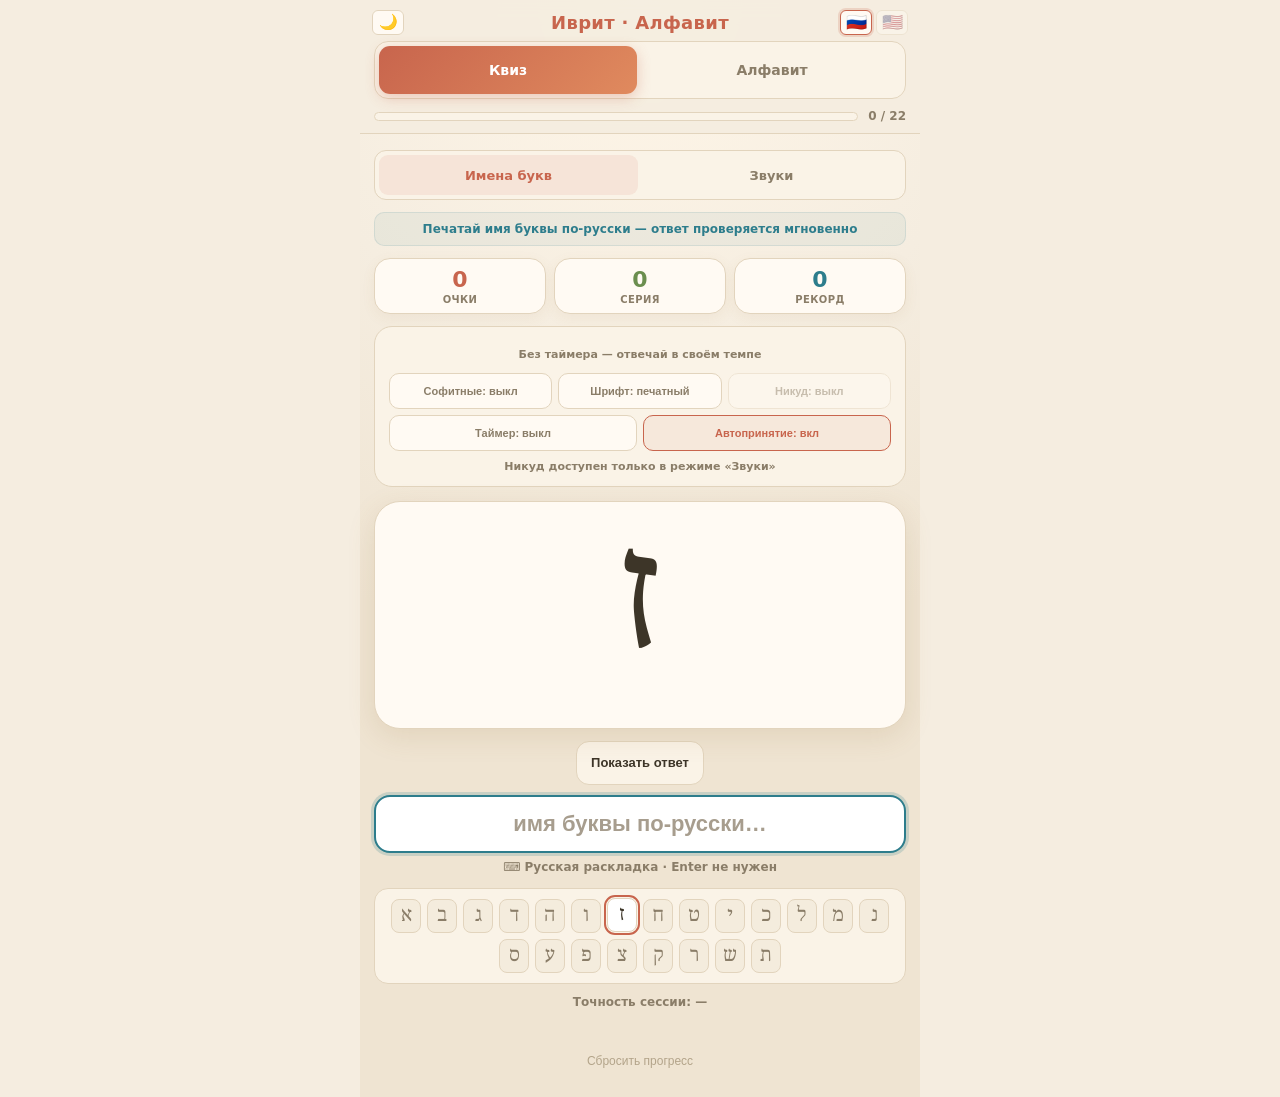
==== commit 05887faa: "Update index.html" ====
--- a/index.html
+++ b/index.html
@@ -7,7 +7,6 @@
 <meta name="apple-mobile-web-app-capable" content="yes">
 <meta name="apple-mobile-web-app-status-bar-style" content="default">
 <title>Иврит · Алфавит</title>
-<!-- ===== ШРИФТЫ (Google Fonts). Имена здесь и в --hebrew / --hebrew-cursive ниже должны совпадать ===== -->
 <link rel="preconnect" href="https://fonts.googleapis.com">
 <link rel="preconnect" href="https://fonts.gstatic.com" crossorigin>
 <link rel="stylesheet" href="https://fonts.googleapis.com/css2?family=Noto+Serif+Hebrew&display=swap">
@@ -49,7 +48,7 @@
     --shadow-soft: 0 4px 14px rgba(150, 110, 60, .07);
     --hebrew: "Noto Serif Hebrew", "Frank Ruhl Libre", "David Libre", "Noto Serif Hebrew", "Noto Sans Hebrew",
               "Times New Roman", "DejaVu Sans", serif;
-    --hebrew-cursive: "Gveret Levin", var(--hebrew); /* после теста на font_test.html можно заменить на "Playpen Sans Hebrew" */
+    --hebrew-cursive: "Gveret Levin", var(--hebrew);
   }
   html[data-theme="dark"] {
     color-scheme: dark;
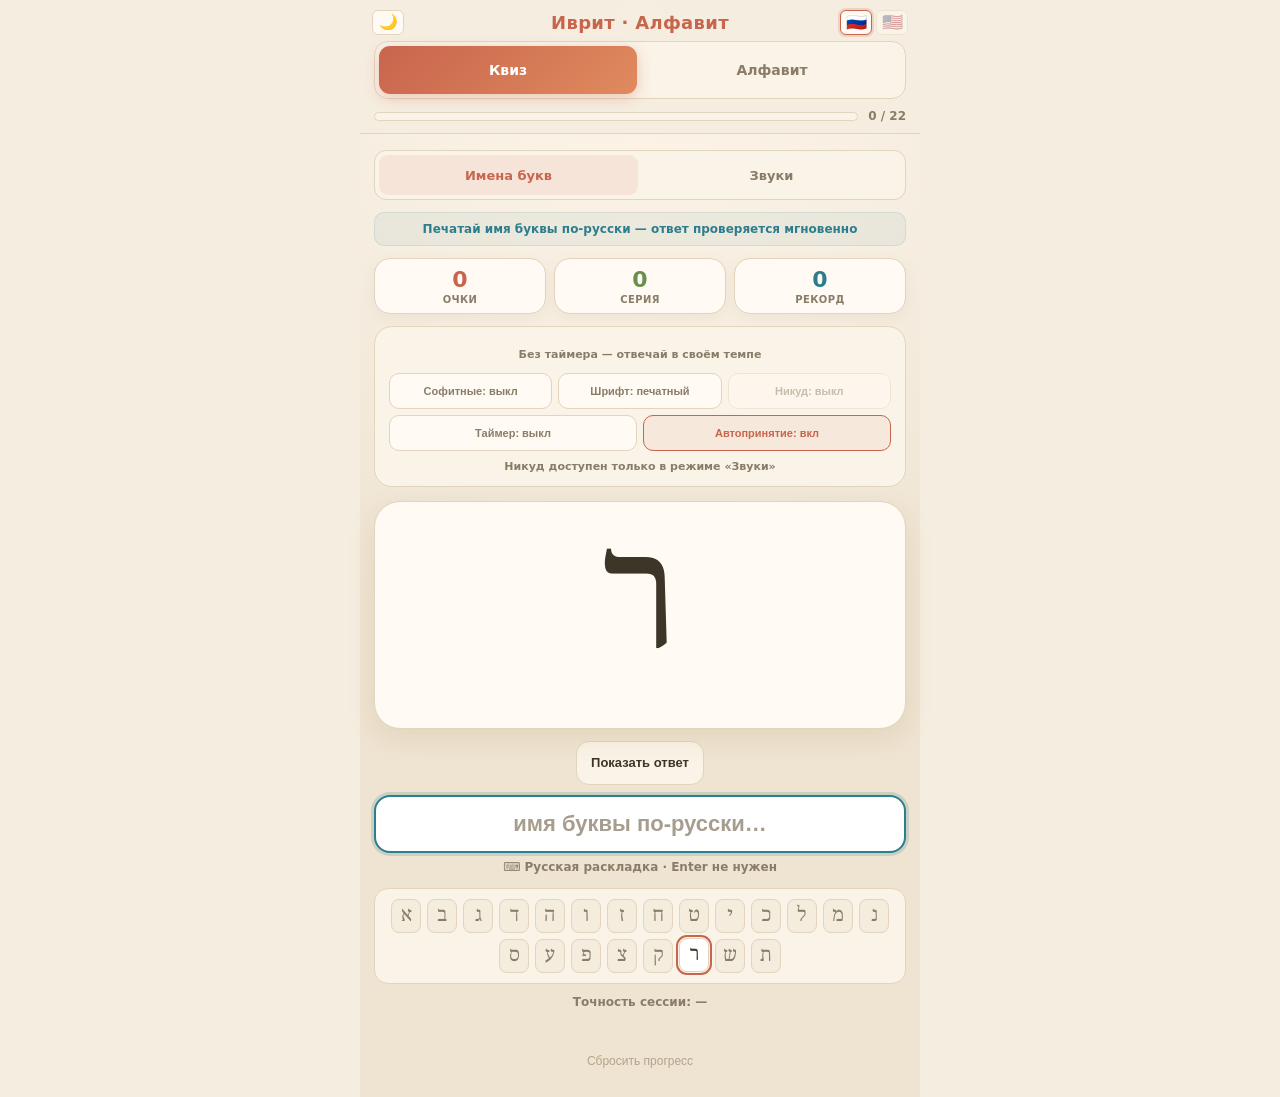
==== commit 5714efb4: "split the single page into html, css and js files" ====
--- a/index.html
+++ b/index.html
@@ -15,480 +15,7 @@
 <script>
 (function(){var t=null;try{t=localStorage.getItem('hebrew_theme_v1');}catch(e){}if(t!=='dark'&&t!=='light'){t=(window.matchMedia&&window.matchMedia('(prefers-color-scheme: dark)').matches)?'dark':'light';}document.documentElement.setAttribute('data-theme',t);})();
 </script>
-<style>
-  * { box-sizing: border-box; -webkit-tap-highlight-color: transparent; }
-  :root {
-    color-scheme: light;
-    --bg: #f5ede0;
-    --bg2: #efe4d2;
-    --bg-glow: #fff6e8;
-    --header-bg: rgba(245, 237, 224, .92);
-    --card: #fffaf3;
-    --card2: #faf3e7;
-    --input-bg: #fffdf8;
-    --input-focus: #ffffff;
-    --hud-new: #f4ecdd;
-    --track: #eadfcd;
-    --ok-bg: #f8fbf2;
-    --bad-bg: #fdf3f0;
-    --accent: #c8654d;
-    --accent-btn: #c8654d;
-    --accent-grad: #e08a5e;
-    --accent2: #2d7d8c;
-    --olive: #6b8e4e;
-    --gold: #d19b3f;
-    --danger: #b3412e;
-    --text: #3d3528;
-    --muted: #8a7d68;
-    --faint: #b3a48a;
-    --border: #e2d4bd;
-    --toast-bg: #3d3528;
-    --toast-text: #ffffff;
-    --shadow: 0 8px 28px rgba(150, 110, 60, .14);
-    --shadow-soft: 0 4px 14px rgba(150, 110, 60, .07);
-    --hebrew: "Noto Serif Hebrew", "Frank Ruhl Libre", "David Libre", "Noto Serif Hebrew", "Noto Sans Hebrew",
-              "Times New Roman", "DejaVu Sans", serif;
-    --hebrew-cursive: "Gveret Levin", var(--hebrew);
-  }
-  html[data-theme="dark"] {
-    color-scheme: dark;
-    --bg: #16120f;
-    --bg2: #1d1813;
-    --bg-glow: #2a2119;
-    --header-bg: rgba(22, 18, 15, .92);
-    --card: #241e18;
-    --card2: #2d251d;
-    --input-bg: #1b1611;
-    --input-focus: #292219;
-    --hud-new: #322a20;
-    --track: #3b2f24;
-    --ok-bg: #1f2a1a;
-    --bad-bg: #2c1c17;
-    --accent: #e08a6a;
-    --accent-btn: #b15c43;
-    --accent-grad: #cf7354;
-    --accent2: #6fb8c2;
-    --olive: #9cbf72;
-    --gold: #e3b768;
-    --danger: #e0755e;
-    --text: #efe4d3;
-    --muted: #a99a84;
-    --faint: #7f7260;
-    --border: #483b2d;
-    --toast-bg: #efe4d3;
-    --toast-text: #1a1510;
-    --shadow: 0 8px 28px rgba(0, 0, 0, .45);
-    --shadow-soft: 0 4px 14px rgba(0, 0, 0, .3);
-  }
-  html[data-theme="dark"] .flag-btn.active {
-    box-shadow: 0 0 0 2px rgba(224, 138, 106, .3);
-  }
-  html[data-theme="dark"] .hud-letter.m-good {
-    background: rgba(156, 191, 114, .16);
-    border-color: rgba(156, 191, 114, .42);
-  }
-  html[data-theme="dark"] .hud-letter.m-mid {
-    background: rgba(111, 184, 194, .14);
-    border-color: rgba(111, 184, 194, .38);
-  }
-  html[data-theme="dark"] .hud-letter.m-low {
-    background: rgba(224, 117, 94, .12);
-    border-color: rgba(224, 117, 94, .34);
-  }
-  html[data-theme="dark"] .alpha-card.m-good { border-color: rgba(156, 191, 114, .5); }
-  html[data-theme="dark"] .alpha-card.m-mid { border-color: rgba(111, 184, 194, .45); }
-  html[data-theme="dark"] .alpha-card.m-low { border-color: rgba(224, 117, 94, .45); }
-  html, body {
-    margin: 0; padding: 0;
-    background: var(--bg);
-    color: var(--text);
-    font-family: -apple-system, BlinkMacSystemFont, "Segoe UI", system-ui, "Roboto", sans-serif;
-    min-height: 100vh; min-height: 100dvh;
-    overscroll-behavior: none;
-    -webkit-text-size-adjust: 100%;
-  }
-  body {
-    display: flex; flex-direction: column;
-    max-width: 560px; margin: 0 auto;
-    background: radial-gradient(120% 60% at 50% 0%, var(--bg-glow) 0%, var(--bg) 55%, var(--bg2) 100%);
-    padding: env(safe-area-inset-top) env(safe-area-inset-right) env(safe-area-inset-bottom) env(safe-area-inset-left);
-  }
-  header {
-    position: sticky; top: 0; z-index: 10;
-    background: var(--header-bg);
-    backdrop-filter: blur(10px); -webkit-backdrop-filter: blur(10px);
-    border-bottom: 1px solid var(--border);
-    padding: 12px 14px 10px;
-  }
-  .title {
-    font-size: 18px; font-weight: 700; text-align: center;
-    margin-bottom: 8px; color: var(--accent); letter-spacing: .3px;
-  }
-  .lang-switch {
-    position: absolute; top: 10px; right: 12px; z-index: 2;
-    display: flex; gap: 4px;
-  }
-  .flag-btn, .theme-btn {
-    width: 32px; height: 25px; padding: 0;
-    border: 1px solid var(--border); border-radius: 6px;
-    background: var(--card); color: var(--text); cursor: pointer;
-    display: flex; align-items: center; justify-content: center;
-    font-size: 17px; line-height: 1;
-    font-family: "Apple Color Emoji", "Segoe UI Emoji", "Noto Color Emoji", sans-serif;
-    transition: opacity .2s, box-shadow .2s, transform .15s, border-color .2s;
-  }
-  .theme-btn { font-size: 15px; }
-  .theme-left {
-    position: absolute; top: 10px; left: 12px; z-index: 2;
-  }
-  .flag-btn { opacity: .42; }
-  .flag-btn:active, .theme-btn:active { transform: scale(.94); }
-  .flag-btn.active {
-    opacity: 1; border-color: var(--accent);
-    box-shadow: 0 0 0 2px rgba(200, 101, 77, .2);
-  }
-  .flag-btn span { pointer-events: none; }
-  .tabs {
-    display: flex; gap: 6px;
-    background: var(--card2); padding: 4px;
-    border-radius: 14px; margin-bottom: 10px;
-    border: 1px solid var(--border);
-  }
-  .tab {
-    flex: 1; text-align: center; padding: 10px 8px;
-    border-radius: 11px; font-size: 14px; font-weight: 600;
-    color: var(--muted); cursor: pointer; transition: all .25s;
-    min-height: 48px; display: flex; align-items: center; justify-content: center;
-    user-select: none;
-  }
-  .tab.active {
-    background: linear-gradient(135deg, var(--accent-btn), var(--accent-grad));
-    color: #fff; box-shadow: 0 4px 14px rgba(200, 101, 77, .3);
-  }
-  .progress-wrap { display: flex; align-items: center; gap: 10px; }
-  .progress-bar {
-    flex: 1; height: 9px; background: var(--card2);
-    border: 1px solid var(--border); border-radius: 8px; overflow: hidden;
-  }
-  .progress-fill {
-    height: 100%; background: linear-gradient(90deg, var(--olive), var(--accent2));
-    width: 0%; transition: width .5s cubic-bezier(.22,1,.36,1); border-radius: 8px;
-  }
-  .progress-text { font-size: 12px; color: var(--muted); font-weight: 700; white-space: nowrap; }
-
-  main {
-    flex: 1; padding: 16px 14px 24px;
-    display: none; flex-direction: column;
-  }
-  main.active { display: flex; }
-
-  
-  .subtabs {
-    display: flex; gap: 4px;
-    background: var(--card2); padding: 4px;
-    border-radius: 12px; margin-bottom: 12px;
-    border: 1px solid var(--border);
-  }
-  .subtab {
-    flex: 1; text-align: center; padding: 9px 6px;
-    border-radius: 9px; font-size: 13px; font-weight: 700;
-    color: var(--muted); cursor: pointer; transition: all .25s;
-    min-height: 40px; display: flex; align-items: center; justify-content: center;
-    user-select: none;
-  }
-  .subtab.active {
-    background: rgba(200, 101, 77, .1);
-    color: var(--accent);
-  }
-  .train-info-line {
-    font-size: 12px; font-weight: 700; color: var(--accent2);
-    text-align: center; padding: 8px 12px; margin: 0 0 12px;
-    background: rgba(45, 125, 140, .06);
-    border: 1px solid rgba(45, 125, 140, .12);
-    border-radius: 10px;
-    min-height: 34px;
-    display: flex; align-items: center; justify-content: center;
-  }
-
-  
-  .stats-row {
-    display: grid; grid-template-columns: repeat(3, 1fr);
-    gap: 8px; margin-bottom: 12px;
-  }
-  .stat {
-    background: var(--card); border: 1px solid var(--border);
-    border-radius: 16px; padding: 9px 6px 8px; text-align: center;
-    box-shadow: var(--shadow-soft);
-  }
-  .stat-num { font-size: 22px; font-weight: 800; line-height: 1.1; }
-  #stat-score { color: var(--accent); }
-  #stat-streak { color: var(--olive); }
-  #stat-best { color: var(--accent2); }
-  .stat-label {
-    font-size: 10px; font-weight: 700; color: var(--muted);
-    text-transform: uppercase; letter-spacing: .4px; margin-top: 2px;
-  }
-
-  
-  .settings {
-    background: var(--card2); border: 1px solid var(--border);
-    border-radius: 18px; padding: 12px 14px 12px; margin-bottom: 14px;
-  }
-  .setting-row {
-    display: flex; align-items: center; justify-content: space-between;
-    gap: 10px; font-size: 13px; font-weight: 700; color: var(--text);
-  }
-  .setting-row b { color: var(--accent2); }
-  .setting-row input[type=range] {
-    flex: 0 0 132px; accent-color: var(--accent); height: 30px; margin: 0;
-  }
-  .timer-track {
-    height: 8px; width: 100%; margin-top: 8px;
-    background: var(--track); border-radius: 999px; overflow: hidden;
-    border: 1px solid var(--border);
-  }
-  .timer-fill {
-    height: 100%; width: 100%; border-radius: 999px;
-    background: linear-gradient(90deg, var(--olive), var(--accent2));
-    transition: width .1s linear, background .2s;
-  }
-  .settings-btns { display: flex; flex-wrap: wrap; gap: 6px; margin-top: 10px; }
-  .settings-btns .toggle-btn { flex: 1 1 30%; }
-  .timer-note {
-    font-size: 11px; font-weight: 600; color: var(--muted);
-    text-align: center; margin-top: 8px; line-height: 1.4;
-  }
-  .toggle-btn {
-    flex: 1; background: var(--card); border: 1px solid var(--border);
-    color: var(--muted); border-radius: 10px; padding: 8px 4px;
-    font-size: 11px; font-weight: 700; cursor: pointer;
-    transition: all .2s; min-height: 36px;
-  }
-  .toggle-btn:active { transform: scale(.96); }
-  .toggle-btn:disabled { opacity: .45; cursor: not-allowed; }
-  .toggle-btn.on, .toggle-btn.active-sort {
-    border-color: var(--accent); color: var(--accent);
-    background: rgba(200, 101, 77, .08);
-  }
-
-  
-  .quiz-card {
-    position: relative;
-    background: var(--card); border: 1px solid var(--border);
-    border-radius: 26px; padding: 20px 18px 18px;
-    min-height: 224px;
-    display: flex; flex-direction: column; align-items: center; justify-content: center;
-    text-align: center; box-shadow: var(--shadow);
-    transition: border-color .25s, box-shadow .25s, background .25s;
-  }
-  .quiz-glyph {
-    font-family: var(--hebrew);
-    font-size: clamp(96px, 32vw, 152px);
-    line-height: 1.05; color: var(--text); direction: rtl;
-    transition: color .2s;
-    user-select: none;
-  }
-  html.script-cursive .quiz-glyph,
-  html.script-cursive .hud-letter,
-  html.script-cursive .a-glyph,
-  html.script-cursive .nikud-sign {
-    font-family: var(--hebrew-cursive);
-  }
-  html.script-cursive .quiz-glyph {
-    font-size: clamp(84px, 28vw, 132px);
-    line-height: 1.35;
-    padding-bottom: .08em;
-  }
-  html.script-cursive .hud-letter { font-size: 17px; line-height: 1.3; }
-  html.script-cursive .a-glyph { font-size: 32px; line-height: 1.35; }
-  html.nikud-on .quiz-glyph { line-height: 1.5; padding: .08em 0 .18em; }
-  html.nikud-on .hud-letter { line-height: 1.4; }
-  html.nikud-on .a-glyph { line-height: 1.5; }
-  .quiz-glyph.glyph-in { animation: glyphIn .3s cubic-bezier(.22,1,.36,1); }
-  @keyframes glyphIn {
-    from { opacity: .2; transform: scale(.86); }
-    to   { opacity: 1; transform: none; }
-  }
-  .quiz-answer {
-    min-height: 22px; margin-top: 6px;
-    font-size: 14px; font-weight: 800; color: var(--danger);
-    direction: ltr;
-  }
-  .quiz-card.correct {
-    border-color: var(--olive);
-    background: var(--ok-bg);
-    box-shadow: 0 0 0 3px rgba(107, 142, 78, .22), 0 8px 28px rgba(107, 142, 78, .18);
-  }
-  .quiz-card.correct .quiz-glyph { color: var(--olive); }
-  .quiz-card.wrong {
-    border-color: var(--danger);
-    background: var(--bad-bg);
-    box-shadow: 0 0 0 3px rgba(179, 65, 46, .18), 0 8px 28px rgba(179, 65, 46, .14);
-    animation: shake .4s;
-  }
-  .quiz-card.wrong .quiz-glyph { color: var(--danger); }
-  @keyframes shake {
-    0%,100% { transform: translateX(0); }
-    20% { transform: translateX(-5px); }
-    40% { transform: translateX(5px); }
-    60% { transform: translateX(-3px); }
-    80% { transform: translateX(3px); }
-  }
-
-  .quiz-actions { display: flex; gap: 8px; justify-content: center; margin: 12px 0 10px; }
-  .audio-btn {
-    background: var(--card2); border: 1px solid var(--border); color: var(--text);
-    border-radius: 13px; padding: 10px 14px; font-size: 13px; font-weight: 700;
-    cursor: pointer; min-width: 48px; min-height: 44px;
-    display: flex; align-items: center; gap: 6px;
-    transition: transform .15s, background .2s, border-color .2s;
-  }
-  .audio-btn:active { transform: scale(.94); }
-  .audio-btn:hover { border-color: var(--accent); background: var(--input-focus); }
-  .audio-btn.check-btn {
-    background: linear-gradient(135deg, var(--accent-btn), var(--accent-grad));
-    color: #fff; border-color: transparent;
-    box-shadow: 0 4px 14px rgba(200, 101, 77, .3);
-  }
-  .audio-btn.check-btn:hover { border-color: transparent; background: linear-gradient(135deg, var(--accent-btn), var(--accent-grad)); }
-
-  .quiz-input {
-    width: 100%; text-align: center; font-size: 22px; font-weight: 800;
-    padding: 14px 12px; background: var(--input-bg); border: 2px solid var(--border);
-    border-radius: 16px; color: var(--text); outline: none;
-    transition: border-color .2s, box-shadow .2s, opacity .2s;
-    caret-color: var(--accent); direction: ltr;
-  }
-  .quiz-input::placeholder { color: var(--muted); opacity: .75; }
-  .quiz-input:focus {
-    border-color: var(--accent2);
-    box-shadow: 0 0 0 3px rgba(45, 125, 140, .2);
-    background: var(--input-focus);
-  }
-  .quiz-input:disabled { opacity: .55; }
-  .input-hint {
-    font-size: 12px; color: var(--muted); font-weight: 600;
-    text-align: center; margin: 7px 0 12px; min-height: 16px;
-  }
-
-  
-  .hud {
-    display: flex; flex-wrap: wrap; gap: 6px; justify-content: center;
-    padding: 10px; background: var(--card2);
-    border: 1px solid var(--border); border-radius: 14px;
-  }
-  .hud-letter {
-    width: 30px; height: 34px;
-    display: flex; align-items: center; justify-content: center;
-    font-family: var(--hebrew); font-size: 19px; line-height: 1;
-    border-radius: 8px; border: 1px solid transparent;
-    color: var(--muted); background: transparent;
-    transition: all .25s; user-select: none;
-  }
-  .hud-letter.m-new { background: var(--hud-new); border-color: var(--border); color: var(--muted); }
-  .hud-letter.m-good { background: rgba(107, 142, 78, .14); border-color: rgba(107, 142, 78, .42); color: var(--olive); }
-  .hud-letter.m-mid  { background: rgba(45, 125, 140, .12); border-color: rgba(45, 125, 140, .36); color: var(--accent2); }
-  .hud-letter.m-low  { background: rgba(179, 65, 46, .1);  border-color: rgba(179, 65, 46, .3);  color: var(--danger); }
-  .hud-letter.current {
-    background: var(--input-focus) !important; color: var(--text) !important;
-    outline: 2px solid var(--accent); outline-offset: 1px;
-    transform: translateY(-1px);
-  }
-  .session-rate {
-    margin-top: 11px; text-align: center;
-    font-size: 12px; font-weight: 700; color: var(--muted);
-  }
-
-  
-  .dict-selected-info {
-    text-align: center; font-size: 12px; font-weight: 700; color: var(--accent2);
-    padding: 9px 12px; background: rgba(45, 125, 140, .07);
-    border: 1px solid rgba(45, 125, 140, .15);
-    border-radius: 10px; margin-bottom: 12px;
-  }
-  .dict-controls { display: flex; gap: 6px; margin-bottom: 4px; }
-  .dict-btn {
-    flex: 1; background: var(--card2); border: 1px solid var(--border);
-    color: var(--text); border-radius: 11px; padding: 10px 6px;
-    font-size: 11px; font-weight: 700; cursor: pointer;
-    transition: all .2s; min-height: 42px;
-  }
-  .dict-btn:active { transform: scale(.95); }
-  .dict-btn:hover { border-color: var(--accent2); background: var(--input-focus); }
-  .dict-btn:disabled { opacity: .45; cursor: not-allowed; }
-  .dict-btn.active-sort { border-color: var(--accent); color: var(--accent); background: rgba(200,101,77,.08); }
-
-  .alpha-section-title {
-    font-size: 11px; font-weight: 800; color: var(--muted);
-    text-transform: uppercase; letter-spacing: .6px;
-    margin: 16px 2px 8px;
-  }
-  .title-note { font-weight: 600; text-transform: none; letter-spacing: 0; color: var(--faint); }
-  .alpha-grid {
-    display: grid; grid-template-columns: repeat(auto-fill, minmax(86px, 1fr));
-    gap: 8px;
-  }
-  .alpha-card {
-    background: var(--card); border: 1px solid var(--border);
-    border-radius: 16px; padding: 9px 5px 7px; text-align: center;
-    transition: border-color .2s, box-shadow .2s;
-    box-shadow: var(--shadow-soft);
-    user-select: none;
-  }
-  .alpha-card.m-good { border-color: rgba(107, 142, 78, .55); }
-  .alpha-card.m-mid  { border-color: rgba(45, 125, 140, .5); }
-  .alpha-card.m-low  { border-color: rgba(179, 65, 46, .45); }
-  .a-glyph {
-    font-family: var(--hebrew); font-size: 36px; line-height: 1.1;
-    color: var(--text); direction: rtl;
-  }
-  .a-name { font-size: 12px; font-weight: 800; color: var(--accent); margin-top: 1px; line-height: 1.2; }
-  .a-sound { font-size: 10px; font-weight: 600; color: var(--muted); line-height: 1.3; margin-top: 1px; }
-  .alpha-bar {
-    height: 4px; background: var(--card2); border-radius: 999px;
-    overflow: hidden; margin: 6px 4px 0;
-  }
-  .alpha-fill { height: 100%; width: 0%; border-radius: 999px; transition: width .4s; }
-  .alpha-rate { font-size: 9px; font-weight: 700; color: var(--muted); margin-top: 3px; }
-  .alpha-tip {
-    font-size: 12px; color: var(--muted); font-weight: 600;
-    text-align: center; line-height: 1.6; margin-top: 18px;
-  }
-  .nikud-table {
-    display: grid; grid-template-columns: repeat(auto-fill, minmax(72px, 1fr));
-    gap: 6px;
-  }
-  .nikud-cell {
-    background: var(--card); border: 1px solid var(--border);
-    border-radius: 12px; padding: 6px 4px; text-align: center;
-    box-shadow: var(--shadow-soft);
-  }
-  .nikud-sign {
-    font-family: var(--hebrew); font-size: 26px; line-height: 1.5;
-    color: var(--text); direction: rtl;
-  }
-  .nikud-name { font-size: 10px; font-weight: 800; color: var(--accent); line-height: 1.2; }
-  .nikud-sound { font-size: 10px; font-weight: 600; color: var(--muted); line-height: 1.2; }
-
-  
-  footer { padding: 10px 14px 18px; text-align: center; }
-  .reset-btn {
-    background: none; border: none; color: var(--faint);
-    font-size: 12px; cursor: pointer; padding: 8px 14px; min-height: 36px;
-  }
-  .toast {
-    position: fixed; left: 50%; bottom: calc(20px + env(safe-area-inset-bottom));
-    transform: translate(-50%, 12px);
-    background: var(--toast-bg); color: var(--toast-text);
-    padding: 10px 18px; border-radius: 12px;
-    font-size: 13px; font-weight: 700;
-    box-shadow: var(--shadow);
-    opacity: 0; pointer-events: none; z-index: 60;
-    transition: opacity .28s, transform .28s;
-    max-width: 90vw; text-align: center;
-  }
-  .toast.show { opacity: 1; transform: translate(-50%, 0); }
-</style>
+<link rel="stylesheet" href="css/style.css">
 </head>
 <body>
 
@@ -591,1321 +118,6 @@
 
 <div class="toast" id="toast"></div>
 
-<script>
-(function () {
-  'use strict';
-
-  
-  const BASIC_LETTERS = [
-    { key:'alef', glyph:'א', name:'алеф', nameEn:'alef',
-      aliases:['алеф'], aliasesEn:['alef','aleph'],
-      sound:'а / э', soundEn:'a / e', soundAliases:['а','э'], soundAliasesEn:['a','e'],
-      hebName:'אָלֶף', note:'гортанная, часто немая', noteEn:'glottal, often silent' },
-    { key:'bet', glyph:'ב', name:'бет', nameEn:'bet',
-      aliases:['бет','бейт','бэт','бэйт'], aliasesEn:['bet','beit','beyt','beth'],
-      sound:'б / в', soundEn:'b / v', soundAliases:['б','в'], soundAliasesEn:['b','v'],
-      hebName:'בֵּית', note:'с точкой — б, без — в', noteEn:'with a dot — b, without — v' },
-    { key:'gimel', glyph:'ג', name:'гимель', nameEn:'gimel',
-      aliases:['гимель','гимел','гимэль','гимэл'], aliasesEn:['gimel','gimmel'],
-      sound:'г', soundEn:'g', soundAliases:['г'], soundAliasesEn:['g'],
-      hebName:'גִּימֶל', note:'', noteEn:'' },
-    { key:'dalet', glyph:'ד', name:'далет', nameEn:'dalet',
-      aliases:['далет','далед','далэт','далэд'], aliasesEn:['dalet','daled','daleth'],
-      sound:'д', soundEn:'d', soundAliases:['д'], soundAliasesEn:['d'],
-      hebName:'דָּלֶת', note:'', noteEn:'' },
-    { key:'hey', glyph:'ה', name:'хей', nameEn:'hey',
-      aliases:['хей','хэй'], aliasesEn:['hey','hei','he','heh'],
-      sound:'h (х)', soundEn:'h', soundAliases:['h','х'], soundAliasesEn:['h'],
-      hebName:'הֵא', note:'лёгкий выдох', noteEn:'a light breath' },
-    { key:'vav', glyph:'ו', name:'вав', nameEn:'vav',
-      aliases:['вав'], aliasesEn:['vav','waw'],
-      sound:'в / у', soundEn:'v / u', soundAliases:['в','у','о'], soundAliasesEn:['v','u','o'],
-      hebName:'וָו', note:'может читаться как у', noteEn:'can also sound like u' },
-    { key:'zayin', glyph:'ז', name:'заин', nameEn:'zayin',
-      aliases:['заин','зайн','зайин'], aliasesEn:['zayin','zain','zayn'],
-      sound:'з', soundEn:'z', soundAliases:['з'], soundAliasesEn:['z'],
-      hebName:'זַיִן', note:'', noteEn:'' },
-    { key:'khet', glyph:'ח', name:'хет', nameEn:'khet',
-      aliases:['хет','хэт'], aliasesEn:['khet','het','chet','cheth'],
-      sound:'х', soundEn:'kh / ch', soundAliases:['х','h'], soundAliasesEn:['kh','ch','h'],
-      hebName:'חֵית', note:'', noteEn:'' },
-    { key:'tet', glyph:'ט', name:'тет', nameEn:'tet',
-      aliases:['тет','тэт'], aliasesEn:['tet','teth'],
-      sound:'т', soundEn:'t', soundAliases:['т'], soundAliasesEn:['t'],
-      hebName:'טֵית', note:'', noteEn:'' },
-    { key:'yod', glyph:'י', name:'йод', nameEn:'yod',
-      aliases:['йод','йуд','йот'], aliasesEn:['yod','yud','yodh'],
-      sound:'й / и', soundEn:'y / i', soundAliases:['й','и'], soundAliasesEn:['y','i'],
-      hebName:'יוֹד', note:'', noteEn:'' },
-    { key:'kaf', glyph:'כ', name:'каф', nameEn:'kaf',
-      aliases:['каф'], aliasesEn:['kaf','kaph'],
-      sound:'к / х', soundEn:'k / kh', soundAliases:['к','х'], soundAliasesEn:['k','kh','ch'],
-      hebName:'כַּף', note:'конечная форма — ך', noteEn:'final form — ך' },
-    { key:'lamed', glyph:'ל', name:'ламед', nameEn:'lamed',
-      aliases:['ламед','ламэд'], aliasesEn:['lamed','lammed'],
-      sound:'л', soundEn:'l', soundAliases:['л'], soundAliasesEn:['l'],
-      hebName:'לָמֶד', note:'', noteEn:'' },
-    { key:'mem', glyph:'מ', name:'мем', nameEn:'mem',
-      aliases:['мем'], aliasesEn:['mem'],
-      sound:'м', soundEn:'m', soundAliases:['м'], soundAliasesEn:['m'],
-      hebName:'מֵם', note:'конечная форма — ם', noteEn:'final form — ם' },
-    { key:'nun', glyph:'נ', name:'нун', nameEn:'nun',
-      aliases:['нун'], aliasesEn:['nun'],
-      sound:'н', soundEn:'n', soundAliases:['н'], soundAliasesEn:['n'],
-      hebName:'נוּן', note:'конечная форма — ן', noteEn:'final form — ן' },
-    { key:'samekh', glyph:'ס', name:'самех', nameEn:'samekh',
-      aliases:['самех','самэх'], aliasesEn:['samekh','samech','samek'],
-      sound:'с', soundEn:'s', soundAliases:['с'], soundAliasesEn:['s'],
-      hebName:'סָמֶךְ', note:'', noteEn:'' },
-    { key:'ayin', glyph:'ע', name:'аин', nameEn:'ayin',
-      aliases:['аин','айн'], aliasesEn:['ayin','ayen','ayeen'],
-      sound:'а / э', soundEn:'a / e', soundAliases:['а','э'], soundAliasesEn:['a','e'],
-      hebName:'עַיִן', note:'гортанная, часто немая', noteEn:'glottal, often silent' },
-    { key:'pe', glyph:'פ', name:'пе', nameEn:'pe',
-      aliases:['пе','пей','пэ','пэй'], aliasesEn:['pe','pei','pey','peh'],
-      sound:'п / ф', soundEn:'p / f', soundAliases:['п','ф'], soundAliasesEn:['p','f'],
-      hebName:'פֵּא', note:'с точкой — п, без — ф', noteEn:'with a dot — p, without — f' },
-    { key:'tsadi', glyph:'צ', name:'цади', nameEn:'tsadi',
-      aliases:['цади','цадик','цадек','цадык'], aliasesEn:['tsadi','tzadi','tsadik','tzaddik','sadi'],
-      sound:'ц', soundEn:'ts / tz', soundAliases:['ц'], soundAliasesEn:['ts','tz'],
-      hebName:'צָדִי', note:'конечная форма — ץ', noteEn:'final form — ץ' },
-    { key:'qof', glyph:'ק', name:'коф', nameEn:'qof',
-      aliases:['коф','куф'], aliasesEn:['qof','kof','kuf','qoph'],
-      sound:'к', soundEn:'k', soundAliases:['к'], soundAliasesEn:['k','q'],
-      hebName:'קוֹף', note:'', noteEn:'' },
-    { key:'resh', glyph:'ר', name:'реш', nameEn:'resh',
-      aliases:['реш','рэш'], aliasesEn:['resh','reysh'],
-      sound:'р', soundEn:'r', soundAliases:['р'], soundAliasesEn:['r'],
-      hebName:'רֵישׁ', note:'', noteEn:'' },
-    { key:'shin', glyph:'ש', name:'шин', nameEn:'shin',
-      aliases:['шин','син'], aliasesEn:['shin','sin','sheen'],
-      sound:'ш / с', soundEn:'sh / s', soundAliases:['ш','с'], soundAliasesEn:['sh','s'],
-      hebName:'שִׁין', note:'точка справа — ш, слева — с', noteEn:'dot on the right — sh, on the left — s' },
-    { key:'tav', glyph:'ת', name:'тав', nameEn:'tav',
-      aliases:['тав','таф'], aliasesEn:['tav','taf','taw'],
-      sound:'т', soundEn:'t', soundAliases:['т'], soundAliasesEn:['t'],
-      hebName:'תָּו', note:'', noteEn:'' }
-  ];
-
-  const FINAL_LETTERS = [
-    { key:'kaf-sofit', glyph:'ך', name:'каф софит', nameEn:'kaf sofit',
-      aliases:['кафсофит'], aliasesEn:['kafsofit'],
-      sound:'к / х', soundEn:'k / kh', soundAliases:['к','х'], soundAliasesEn:['k','kh','ch'],
-      hebName:'כַּף סוֹפִית', note:'конечная форма כ', noteEn:'final form of כ' },
-    { key:'mem-sofit', glyph:'ם', name:'мем софит', nameEn:'mem sofit',
-      aliases:['мемсофит'], aliasesEn:['memsofit'],
-      sound:'м', soundEn:'m', soundAliases:['м'], soundAliasesEn:['m'],
-      hebName:'מֵם סוֹפִית', note:'конечная форма מ', noteEn:'final form of מ' },
-    { key:'nun-sofit', glyph:'ן', name:'нун софит', nameEn:'nun sofit',
-      aliases:['нунсофит'], aliasesEn:['nunsofit'],
-      sound:'н', soundEn:'n', soundAliases:['н'], soundAliasesEn:['n'],
-      hebName:'נוּן סוֹפִית', note:'конечная форма נ', noteEn:'final form of נ' },
-    { key:'pe-sofit', glyph:'ף', name:'пе софит', nameEn:'pe sofit',
-      aliases:['песофит','пейсофит','пэсофит','пэйсофит'], aliasesEn:['pesofit','peysofit','pehsofit'],
-      sound:'п / ф', soundEn:'p / f', soundAliases:['п','ф'], soundAliasesEn:['p','f'],
-      hebName:'פֵּא סוֹפִית', note:'конечная форма פ', noteEn:'final form of פ' },
-    { key:'tsadi-sofit', glyph:'ץ', name:'цади софит', nameEn:'tsadi sofit',
-      aliases:['цадисофит','цадиксофит','цадексофит'], aliasesEn:['tsadisoft','tzadisoft','tzaddiksofit','sadisoft'],
-      sound:'ц', soundEn:'ts / tz', soundAliases:['ц'], soundAliasesEn:['ts','tz'],
-      hebName:'צָדִי סוֹפִית', note:'конечная форма צ', noteEn:'final form of צ' }
-  ];
-
-  const ALL_LETTERS = BASIC_LETTERS.concat(FINAL_LETTERS);
-  const BY_KEY = {};
-  ALL_LETTERS.forEach(function (l) { BY_KEY[l.key] = l; });
-
-  const CONSONANT = {
-    alef:   { ru: '',  en: [] },
-    bet:    { ru: 'б', en: ['b'], noDageshRu: 'в', noDageshEn: ['v'] },
-    gimel:  { ru: 'г', en: ['g'] },
-    dalet:  { ru: 'д', en: ['d'] },
-    hey:    { ru: 'х', en: ['h'] },
-    vav:    { ru: 'в', en: ['v'] },
-    zayin:  { ru: 'з', en: ['z'] },
-    khet:   { ru: 'х', en: ['kh', 'ch', 'h'] },
-    tet:    { ru: 'т', en: ['t'] },
-    yod:    { ru: 'й', en: ['y'] },
-    kaf:    { ru: 'к', en: ['k'], noDageshRu: 'х', noDageshEn: ['kh', 'ch'] },
-    lamed:  { ru: 'л', en: ['l'] },
-    mem:    { ru: 'м', en: ['m'] },
-    nun:    { ru: 'н', en: ['n'] },
-    samekh: { ru: 'с', en: ['s'] },
-    ayin:   { ru: '',  en: [] },
-    pe:     { ru: 'п', en: ['p'], noDageshRu: 'ф', noDageshEn: ['f'] },
-    tsadi:  { ru: 'ц', en: ['ts', 'tz'] },
-    qof:    { ru: 'к', en: ['k', 'q'] },
-    resh:   { ru: 'р', en: ['r'] },
-    shin:   { ru: 'ш', en: ['sh'], sinRu: 'с', sinEn: ['s'] },
-    tav:    { ru: 'т', en: ['t'] }
-  };
-
-  const NIKUD_VOWELS = [
-    { key: 'patah',  char: '\u05B7', ru: 'а', en: ['a'], nameRu: 'патах',  nameEn: 'patah' },
-    { key: 'qamats', char: '\u05B8', ru: 'а', en: ['a'], nameRu: 'камац',  nameEn: 'qamats' },
-    { key: 'tsere',  char: '\u05B5', ru: 'е', en: ['e'], nameRu: 'цере',   nameEn: 'tsere' },
-    { key: 'segol',  char: '\u05B6', ru: 'е', en: ['e'], nameRu: 'сэголь', nameEn: 'segol' },
-    { key: 'hiriq',  char: '\u05B4', ru: 'и', en: ['i'], nameRu: 'хирик',  nameEn: 'hiriq' },
-    { key: 'holam',  char: '\u05B9', ru: 'о', en: ['o'], nameRu: 'холам',  nameEn: 'holam' },
-    { key: 'qubuts', char: '\u05BB', ru: 'у', en: ['u'], nameRu: 'кубуц',  nameEn: 'qubuts' }
-  ];
-
-  const YOD_FAMILIAR = { 'а': 'я', 'е': 'е', 'и': 'и', 'о': 'ё', 'у': 'ю' };
-
-  
-  const LS_KEY = 'hebrew_alphabet_trainer_v1';
-  const LS_THEME = 'hebrew_theme_v1';
-  const DEFAULT_STORE = {
-    settings: { timeLimit: 4, mode: 'name', finals: false, timer: false, sort: 'default', lang: 'ru', script: 'print', nikud: false, autoCheck: true },
-    highScore: 0,
-    bestStreak: 0,
-    letters: {},
-    lettersCursive: {}
-  };
-
-  function loadStore() {
-    try {
-      const raw = localStorage.getItem(LS_KEY);
-      if (!raw) return JSON.parse(JSON.stringify(DEFAULT_STORE));
-      const obj = JSON.parse(raw);
-      return {
-        settings: Object.assign({}, DEFAULT_STORE.settings, obj.settings || {}),
-        highScore: Number(obj.highScore) || 0,
-        bestStreak: Number(obj.bestStreak) || 0,
-        letters: obj.letters && typeof obj.letters === 'object' ? obj.letters : {},
-        lettersCursive: obj.lettersCursive && typeof obj.lettersCursive === 'object' ? obj.lettersCursive : {}
-      };
-    } catch (e) {
-      return JSON.parse(JSON.stringify(DEFAULT_STORE));
-    }
-  }
-
-  let store = loadStore();
-  let currentTheme = document.documentElement.getAttribute('data-theme') === 'dark' ? 'dark' : 'light';
-  function saveStore() {
-    try { localStorage.setItem(LS_KEY, JSON.stringify(store)); } catch (e) {}
-  }
-
-  
-  const $ = function (id) { return document.getElementById(id); };
-  const screenQuiz = $('screen-quiz');
-  const screenAlpha = $('screen-alpha');
-  const tabQuiz = $('tab-quiz');
-  const tabAlpha = $('tab-alpha');
-  const subtabEls = Array.prototype.slice.call(document.querySelectorAll('.subtab'));
-  const progressFill = $('progress-fill');
-  const progressText = $('progress-text');
-  const modeHint = $('mode-hint');
-  const statScore = $('stat-score');
-  const statStreak = $('stat-streak');
-  const statBest = $('stat-best');
-  const slider = $('time-limit');
-  const timeLabel = $('time-label');
-  const timerBtn = $('btn-timer');
-  const timerControls = $('timer-controls');
-  const timerNote = $('timer-note');
-  const themeBtn = $('btn-theme');
-  const timerFill = $('timer-fill');
-  const finalsBtn = $('btn-finals');
-  const scriptBtn = $('btn-script');
-  const nikudBtn = $('btn-nikud');
-  const nikudNote = $('nikud-note');
-  const quizCard = $('quiz-card');
-  const quizGlyph = $('quiz-glyph');
-  const quizAnswer = $('quiz-answer');
-  const quizInput = $('quiz-input');
-  const inputHint = $('input-hint');
-  const skipBtn = $('btn-skip');
-  const autoCheckBtn = $('btn-autocheck');
-  const checkBtn = $('btn-check');
-  const hud = $('hud');
-  const sessionRate = $('session-rate');
-  const alphaInfo = $('alpha-info');
-  const alphaGridBasic = $('alpha-grid-basic');
-  const alphaGridFinals = $('alpha-grid-finals');
-  const sortBtn = $('btn-sort');
-  const alphaFinalsBtn = $('btn-alpha-finals');
-  const resetBtn = $('btn-reset');
-  const toastEl = $('toast');
-  const progressBar = $('progress-bar');
-  const flagBtns = Array.prototype.slice.call(document.querySelectorAll('.flag-btn'));
-
-  
-  const session = { score: 0, streak: 0, correct: 0, total: 0 };
-  let current = null;
-  let currentSyllable = null;
-  let locked = false;
-  let srs = [];
-  let rafId = 0;
-  let endAt = 0;
-  let pausedLeft = null;
-  let roundToken = 0;
-  let timers = [];
-  let toastTimer = null;
-
-  
-  const I18N = {
-    ru: {
-      appTitle: 'Иврит · Алфавит',
-      tabQuiz: 'Квиз',
-      tabAlpha: 'Алфавит',
-      names: 'Имена букв',
-      sounds: 'Звуки',
-      modeHintName: 'Печатай имя буквы по-русски — ответ проверяется мгновенно',
-      modeHintSound: 'Печатай звук буквы по-русски — например «б», «ш», «ц»',
-      inputHintName: '⌨️ Русская раскладка · Enter не нужен',
-      inputHintSound: '⌨️ Один звук · Enter не нужен',
-      placeholderName: 'имя буквы по-русски…',
-      placeholderSound: 'звук буквы по-русски…',
-      score: 'Очки',
-      streak: 'Серия',
-      best: 'Рекорд',
-      timePerLetter: 'Время на букву:',
-      seconds: 'с',
-      finalsOff: 'Софитные: выкл',
-      finalsOn: 'Софитные: вкл',
-      timerOff: 'Таймер: выкл',
-      timerOn: 'Таймер: вкл',
-      timerNote: 'Без таймера — отвечай в своём темпе',
-      themeDark: 'Тёмная тема',
-      themeLight: 'Светлая тема',
-      showAnswer: 'Показать ответ',
-      sessionAccuracyEmpty: 'Точность сессии: —',
-      sessionAccuracy: 'Точность сессии: {rate}% · {c}/{t}',
-      masteredTitle: 'Освоенные буквы',
-      alphaInfo: 'Освоено {m} из 22 · точность {a}',
-      sortDefault: '↕️ По порядку',
-      sortWorst: '📉 Сначала сложные',
-      sortBest: '📈 Сначала лёгкие',
-      basicLetters: '22 основные буквы',
-      finalForms: '5 софитных форм',
-      titleNote: '(в конце слова)',
-      alphaTip: 'Цвет рамки показывает точность твоих ответов по этой букве.',
-      notTrained: 'не тренировано',
-      reset: 'Сбросить прогресс',
-      resetConfirm: 'Сбросить весь прогресс: рекорды и статистику букв?',
-      resetToast: 'Прогресс сброшен',
-      streakToast: '🔥 Серия {n}!',
-      soundPrefix: 'звук: ',
-      scriptPrint: 'Шрифт: печатный',
-      scriptCursive: 'Шрифт: прописной',
-      nikudOff: 'Никуд: выкл',
-      nikudOn: 'Никуд: вкл',
-      nikudNameHint: 'Никуд доступен только в режиме «Звуки»',
-      finalsNikudHint: 'С никудом софитные формы недоступны',
-      placeholderSyllable: 'слог по-русски…',
-      inputHintSyllable: '⌨️ Согласная + гласная · Enter не нужен',
-      modeHintSyllable: 'Печатай слог по-русски — например «ба», «ми»',
-      modeHintManualName: 'Печатай имя буквы по-русски — затем Enter или «Проверить»',
-      modeHintManualSound: 'Печатай звук буквы по-русски — затем Enter или «Проверить»',
-      modeHintManualSyllable: 'Печатай слог по-русски — затем Enter или «Проверить»',
-      inputHintManual: '⌨️ Нажми Enter или «Проверить»',
-      autoCheckOn: 'Автопринятие: вкл',
-      autoCheckOff: 'Автопринятие: выкл',
-      checkAnswer: 'Проверить',
-      nikudTableTitle: 'Огласовки'
-    },
-    en: {
-      appTitle: 'Hebrew · Alphabet',
-      tabQuiz: 'Quiz',
-      tabAlpha: 'Alphabet',
-      names: 'Letter names',
-      sounds: 'Sounds',
-      modeHintName: 'Type the letter name in Latin letters — answers check instantly',
-      modeHintSound: 'Type the letter sound in Latin letters — e.g. “b”, “sh”, “ts”',
-      inputHintName: '⌨️ Latin keyboard · no Enter needed',
-      inputHintSound: '⌨️ One sound · no Enter needed',
-      placeholderName: 'letter name…',
-      placeholderSound: 'letter sound…',
-      score: 'Score',
-      streak: 'Streak',
-      best: 'Best',
-      timePerLetter: 'Time per letter:',
-      seconds: 's',
-      finalsOff: 'Finals: off',
-      finalsOn: 'Finals: on',
-      timerOff: 'Timer: off',
-      timerOn: 'Timer: on',
-      timerNote: 'No timer — answer at your own pace',
-      themeDark: 'Dark theme',
-      themeLight: 'Light theme',
-      showAnswer: 'Show answer',
-      sessionAccuracyEmpty: 'Session accuracy: —',
-      sessionAccuracy: 'Session accuracy: {rate}% · {c}/{t}',
-      masteredTitle: 'Mastered letters',
-      alphaInfo: 'Mastered {m} of 22 · accuracy {a}',
-      sortDefault: '↕️ In order',
-      sortWorst: '📉 Hardest first',
-      sortBest: '📈 Easiest first',
-      basicLetters: '22 basic letters',
-      finalForms: '5 final forms',
-      titleNote: '(at the end of a word)',
-      alphaTip: 'The border color shows your accuracy for this letter.',
-      notTrained: 'not trained',
-      reset: 'Reset progress',
-      resetConfirm: 'Reset all progress: records and letter stats?',
-      resetToast: 'Progress reset',
-      streakToast: '🔥 Streak {n}!',
-      soundPrefix: 'sound: ',
-      scriptPrint: 'Script: print',
-      scriptCursive: 'Script: cursive',
-      nikudOff: 'Niqqud: off',
-      nikudOn: 'Niqqud: on',
-      nikudNameHint: 'Niqqud is available in “Sounds” mode only',
-      finalsNikudHint: 'Final forms are unavailable with niqqud',
-      placeholderSyllable: 'syllable in Latin letters…',
-      inputHintSyllable: '⌨️ Consonant + vowel · no Enter needed',
-      modeHintSyllable: 'Type the syllable in Latin letters — e.g. “ba”, “mi”',
-      modeHintManualName: 'Type the letter name in Latin letters — then press Enter or “Check”',
-      modeHintManualSound: 'Type the letter sound in Latin letters — then press Enter or “Check”',
-      modeHintManualSyllable: 'Type the syllable in Latin letters — then press Enter or “Check”',
-      inputHintManual: '⌨️ Press Enter or “Check”',
-      autoCheckOn: 'Auto-accept: on',
-      autoCheckOff: 'Auto-accept: off',
-      checkAnswer: 'Check',
-      nikudTableTitle: 'Vowel points'
-    }
-  };
-
-  function lang() {
-    return store.settings.lang === 'en' ? 'en' : 'ru';
-  }
-  function t(key, vars) {
-    const dict = I18N[lang()] || I18N.ru;
-    let out = dict[key] !== undefined ? dict[key] : I18N.ru[key];
-    if (out === undefined) out = key;
-    if (vars) {
-      Object.keys(vars).forEach(function (k) {
-        out = out.split('{' + k + '}').join(String(vars[k]));
-      });
-    }
-    return out;
-  }
-  function locName(l) { return lang() === 'en' ? l.nameEn : l.name; }
-  function locSound(l) { return lang() === 'en' ? l.soundEn : l.sound; }
-  function locNote(l) { return lang() === 'en' ? l.noteEn : l.note; }
-  function locAliases(l) { return lang() === 'en' ? l.aliasesEn : l.aliases; }
-  function locSoundAliases(l) { return lang() === 'en' ? l.soundAliasesEn : l.soundAliases; }
-
-  function nikudActive() {
-    return !!store.settings.nikud && store.settings.mode === 'sound';
-  }
-  function lettersBucket() {
-    return store.settings.script === 'cursive' ? store.lettersCursive : store.letters;
-  }
-  function normNikud(s) {
-    return String(s)
-      .toLowerCase()
-      .replace(/э/g, 'е')
-      .replace(/[\s\-'’׳".,!?;:()]/g, '');
-  }
-  function syllableAnswers(syl) {
-    const en = lang() === 'en';
-    const out = [];
-    if (!syl) return out;
-    if (syl.letterKey === 'yod') {
-      if (en) {
-        out.push('y' + syl.vowelEn);
-      } else {
-        out.push('й' + syl.vowelRu);
-        const fam = YOD_FAMILIAR[syl.vowelRu];
-        if (fam) out.push(fam);
-      }
-      return out;
-    }
-    if (!syl.consRu) {
-      if (en) out.push(syl.vowelEn);
-      else out.push(syl.vowelRu);
-      return out;
-    }
-    if (en) {
-      syl.consEn.forEach(function (c) { out.push(c + syl.vowelEn); });
-    } else {
-      out.push(syl.consRu + syl.vowelRu);
-    }
-    return out;
-  }
-  function makeSyllable(letter) {
-    const c = CONSONANT[letter.key] || { ru: '', en: [] };
-    const vowel = NIKUD_VOWELS[Math.floor(Math.random() * NIKUD_VOWELS.length)];
-    let dagesh = false;
-    let shinDot = null;
-    let consRu = c.ru;
-    let consEn = c.en.slice();
-    if (letter.key === 'bet' || letter.key === 'kaf' || letter.key === 'pe') {
-      dagesh = Math.random() < 0.5;
-      if (!dagesh) {
-        consRu = c.noDageshRu;
-        consEn = c.noDageshEn.slice();
-      }
-    } else if (letter.key === 'shin') {
-      shinDot = Math.random() < 0.5 ? 'right' : 'left';
-      if (shinDot === 'left') {
-        consRu = c.sinRu;
-        consEn = c.sinEn.slice();
-      }
-    }
-    let text = letter.glyph;
-    if (shinDot === 'right') text += '\u05C1';
-    else if (shinDot === 'left') text += '\u05C2';
-    if (dagesh) text += '\u05BC';
-    text += vowel.char;
-    return {
-      letterKey: letter.key,
-      text: text,
-      vowelRu: vowel.ru,
-      vowelEn: vowel.en[0],
-      consRu: consRu,
-      consEn: consEn,
-      dagesh: dagesh,
-      shinDot: shinDot
-    };
-  }
-
-  function clearTimers() {
-    timers.forEach(function (t) { clearTimeout(t); });
-    timers = [];
-  }
-  function later(fn, ms) {
-    const t = setTimeout(fn, ms);
-    timers.push(t);
-    return t;
-  }
-
-  function norm(s) {
-    return String(s)
-      .toLowerCase()
-      .replace(/ё/g, 'е')
-      .replace(/[\s\-'’׳".,!?;:()]/g, '');
-  }
-
-  function pool() {
-    if (nikudActive()) return BASIC_LETTERS;
-    return store.settings.finals ? ALL_LETTERS : BASIC_LETTERS;
-  }
-  function isInPool(key) {
-    for (let i = 0; i < pool().length; i++) if (pool()[i].key === key) return true;
-    return false;
-  }
-  function isQuizActive() {
-    return screenQuiz.classList.contains('active');
-  }
-  function acceptedFor(letter) {
-    if (nikudActive() && currentSyllable) {
-      return syllableAnswers(currentSyllable).map(normNikud);
-    }
-    const arr = store.settings.mode === 'name' ? locAliases(letter) : locSoundAliases(letter);
-    return arr.map(norm);
-  }
-
-  function statOf(key) {
-    const bucket = lettersBucket();
-    const s = bucket[key];
-    const c = s ? (s.c || 0) : 0;
-    const w = s ? (s.w || 0) : 0;
-    const total = c + w;
-    return { c: c, w: w, total: total, rate: total ? Math.round(c / total * 100) : null };
-  }
-  function addLetterStat(key, ok) {
-    const bucket = lettersBucket();
-    if (!bucket[key]) bucket[key] = { c: 0, w: 0 };
-    if (ok) bucket[key].c++;
-    else bucket[key].w++;
-  }
-  function masteryClass(key) {
-    const s = statOf(key);
-    if (!s.total) return 'm-new';
-    if (s.rate >= 80) return 'm-good';
-    if (s.rate >= 50) return 'm-mid';
-    return 'm-low';
-  }
-  function rateColor(rate, total) {
-    if (!total) return 'var(--muted)';
-    if (rate >= 80) return 'var(--olive)';
-    if (rate >= 50) return 'var(--accent2)';
-    return 'var(--danger)';
-  }
-
-  
-  let actx = null;
-  function beep(ok) {
-    try {
-      const AC = window.AudioContext || window.webkitAudioContext;
-      if (!AC) return;
-      if (!actx) actx = new AC();
-      if (actx.state === 'suspended') actx.resume();
-      const t = actx.currentTime;
-      const osc = actx.createOscillator();
-      const gain = actx.createGain();
-      osc.connect(gain);
-      gain.connect(actx.destination);
-      if (ok) {
-        osc.type = 'sine';
-        osc.frequency.setValueAtTime(660, t);
-        osc.frequency.setValueAtTime(990, t + 0.08);
-      } else {
-        osc.type = 'triangle';
-        osc.frequency.setValueAtTime(230, t);
-        osc.frequency.exponentialRampToValueAtTime(140, t + 0.22);
-      }
-      gain.gain.setValueAtTime(0.0001, t);
-      gain.gain.exponentialRampToValueAtTime(0.09, t + 0.012);
-      gain.gain.exponentialRampToValueAtTime(0.0001, t + 0.26);
-      osc.start(t);
-      osc.stop(t + 0.28);
-    } catch (e) {}
-  }
-  function vibrate(ms) {
-    if (navigator.vibrate) { try { navigator.vibrate(ms); } catch (e) {} }
-  }
-  function showToast(text) {
-    toastEl.textContent = text;
-    toastEl.classList.add('show');
-    clearTimeout(toastTimer);
-    toastTimer = setTimeout(function () { toastEl.classList.remove('show'); }, 1700);
-  }
-
-  
-  function setTimerUI(left) {
-    const limit = store.settings.timeLimit;
-    const ratio = limit > 0 ? Math.max(0, Math.min(1, left / limit)) : 0;
-    timerFill.style.width = (ratio * 100).toFixed(1) + '%';
-    timerFill.style.background = ratio < 0.33
-      ? 'linear-gradient(90deg, var(--danger), #cf6552)'
-      : ratio < 0.66
-        ? 'linear-gradient(90deg, var(--gold), #e0b45e)'
-        : 'linear-gradient(90deg, var(--olive), var(--accent2))';
-  }
-  function timerEnabled() {
-    return !!store.settings.timer;
-  }
-  function stopTimer() {
-    if (rafId) { cancelAnimationFrame(rafId); rafId = 0; }
-  }
-  function tickTimer() {
-    rafId = 0;
-    if (!timerEnabled()) return;
-    const left = (endAt - performance.now()) / 1000;
-    if (left <= 0) {
-      setTimerUI(0);
-      handleWrong();
-      return;
-    }
-    setTimerUI(left);
-    rafId = requestAnimationFrame(tickTimer);
-  }
-  function startTimer() {
-    stopTimer();
-    pausedLeft = null;
-    if (!timerEnabled()) return;
-    endAt = performance.now() + store.settings.timeLimit * 1000;
-    setTimerUI(store.settings.timeLimit);
-    rafId = requestAnimationFrame(tickTimer);
-  }
-  function pauseTimer() {
-    if (!rafId) return;
-    pausedLeft = Math.max(0, (endAt - performance.now()) / 1000);
-    stopTimer();
-  }
-  function resumeTimer() {
-    if (!timerEnabled() || locked || rafId) return;
-    const left = pausedLeft != null ? pausedLeft : store.settings.timeLimit;
-    pausedLeft = null;
-    endAt = performance.now() + left * 1000;
-    rafId = requestAnimationFrame(tickTimer);
-  }
-
-  
-  function pickKey() {
-    const p = pool();
-    if (p.length === 0) return null;
-    if (p.length === 1) return p[0].key;
-    const prev = current ? current.key : null;
-    let next = prev;
-    for (let i = 0; i < 25; i++) {
-      next = p[Math.floor(Math.random() * p.length)].key;
-      if (next !== prev) return next;
-    }
-    return next;
-  }
-
-  function popSrs() {
-    for (let i = 0; i < srs.length; i++) srs[i].delay -= 1;
-    const idx = srs.findIndex(function (it) { return it.delay <= 0; });
-    if (idx >= 0) return srs.splice(idx, 1)[0];
-    return null;
-  }
-
-  function startRound() {
-    roundToken++;
-    clearTimers();
-    stopTimer();
-    pausedLeft = null;
-
-    let forced = popSrs();
-    while (forced && !isInPool(forced.key)) forced = popSrs();
-    if (forced) {
-      current = BY_KEY[forced.key];
-      currentSyllable = nikudActive()
-        ? (forced.syllable || makeSyllable(current))
-        : null;
-    } else {
-      current = BY_KEY[pickKey()];
-      currentSyllable = nikudActive() ? makeSyllable(current) : null;
-    }
-    if (!current) return;
-
-    locked = false;
-    quizInput.value = '';
-    quizInput.disabled = false;
-    quizCard.classList.remove('correct', 'wrong');
-    quizGlyph.textContent = currentSyllable ? currentSyllable.text : current.glyph;
-    quizGlyph.classList.remove('glyph-in');
-    void quizGlyph.offsetWidth;
-    quizGlyph.classList.add('glyph-in');
-    quizAnswer.textContent = '';
-
-    updateModeUI();
-    updateHud();
-    updateStatsUI();
-    updateHeader();
-
-    if (isQuizActive()) {
-      if (timerEnabled()) startTimer();
-      else stopTimer();
-      focusInput();
-    } else {
-      pausedLeft = timerEnabled() ? store.settings.timeLimit : null;
-    }
-  }
-
-  function focusInput() {
-    if (!isQuizActive() || locked) return;
-    try { quizInput.focus({ preventScroll: true }); }
-    catch (e) { quizInput.focus(); }
-  }
-
-  function handleCorrect() {
-    if (locked || !current) return;
-    const token = roundToken;
-    locked = true;
-    stopTimer();
-
-    quizCard.classList.add('correct');
-    quizInput.disabled = true;
-
-    session.score += 10;
-    session.streak += 1;
-    session.correct += 1;
-    session.total += 1;
-
-    if (session.streak > store.bestStreak) store.bestStreak = session.streak;
-    if (session.score > store.highScore) store.highScore = session.score;
-    addLetterStat(current.key, true);
-    saveStore();
-
-    beep(true);
-    vibrate(25);
-    updateStatsUI();
-    updateHud();
-    updateHeader();
-
-    if (session.streak >= 5 && session.streak % 5 === 0) {
-      showToast(t('streakToast', { n: session.streak }));
-    }
-
-    later(function () {
-      if (token === roundToken) startRound();
-    }, 520);
-  }
-
-  function handleWrong() {
-    if (locked || !current) return;
-    const token = roundToken;
-    locked = true;
-    stopTimer();
-
-    quizCard.classList.add('wrong');
-    quizInput.disabled = true;
-    if (nikudActive() && currentSyllable) {
-      const expected = syllableAnswers(currentSyllable)[0] || '';
-      quizAnswer.textContent = currentSyllable.text + ' · ' + expected;
-    } else {
-      quizAnswer.textContent = store.settings.mode === 'name'
-        ? locName(current)
-        : locName(current) + ' · ' + t('soundPrefix') + locSound(current);
-    }
-
-    session.streak = 0;
-    session.total += 1;
-    addLetterStat(current.key, false);
-    if (session.score > store.highScore) store.highScore = session.score;
-    saveStore();
-
-    const srsKey = current.key;
-    const srsSyllable = nikudActive() ? currentSyllable : null;
-    const already = srs.some(function (it) {
-      if (it.key !== srsKey) return false;
-      if (!srsSyllable) return !it.syllable;
-      return it.syllable && it.syllable.text === srsSyllable.text;
-    });
-    if (!already) {
-      srs.push({ key: srsKey, syllable: srsSyllable, delay: 2 });
-    }
-
-    beep(false);
-    vibrate(45);
-    updateStatsUI();
-    updateHud();
-    updateHeader();
-
-    later(function () {
-      if (token === roundToken) startRound();
-    }, 1500);
-  }
-
-  function onInput() {
-    if (locked || !current) return;
-    if (!store.settings.autoCheck) return;
-    const val = nikudActive() ? normNikud(quizInput.value) : norm(quizInput.value);
-    if (!val) return;
-
-    const accepted = acceptedFor(current);
-    if (accepted.indexOf(val) !== -1) {
-      handleCorrect();
-      return;
-    }
-    const isPrefix = accepted.some(function (a) { return a.indexOf(val) === 0; });
-    if (!isPrefix) handleWrong();
-  }
-
-  function submitManualAnswer() {
-    if (locked || !current) return;
-    const val = nikudActive() ? normNikud(quizInput.value) : norm(quizInput.value);
-    if (!val) { focusInput(); return; }
-    if (acceptedFor(current).indexOf(val) !== -1) handleCorrect();
-    else handleWrong();
-  }
-
-  function toggleAutoCheck() {
-    store.settings.autoCheck = !store.settings.autoCheck;
-    saveStore();
-    syncControls();
-    updateModeUI();
-    focusInput();
-  }
-
-  
-  function updateStatsUI() {
-    statScore.textContent = String(session.score);
-    statStreak.textContent = String(session.streak);
-    statBest.textContent = String(store.highScore);
-
-    if (session.total === 0) {
-      sessionRate.textContent = t('sessionAccuracyEmpty');
-    } else {
-      const rate = Math.round(session.correct / session.total * 100);
-      sessionRate.textContent = t('sessionAccuracy', {
-        rate: rate, c: session.correct, t: session.total
-      });
-    }
-  }
-
-  function updateHeader() {
-    const p = pool();
-    let mastered = 0;
-    for (let i = 0; i < p.length; i++) {
-      const s = statOf(p[i].key);
-      if (s.total >= 3 && s.rate >= 70) mastered++;
-    }
-    const pct = p.length ? (mastered / p.length) * 100 : 0;
-    progressFill.style.width = pct.toFixed(1) + '%';
-    progressText.textContent = mastered + ' / ' + p.length;
-  }
-
-  function buildHud() {
-    hud.innerHTML = '';
-    pool().forEach(function (l) {
-      const el = document.createElement('div');
-      el.className = 'hud-letter';
-      el.dataset.key = l.key;
-      el.textContent = l.glyph;
-      hud.appendChild(el);
-    });
-    updateHud();
-  }
-
-  function updateHud() {
-    const kids = Array.prototype.slice.call(hud.children);
-    kids.forEach(function (el) {
-      const key = el.dataset.key;
-      el.classList.remove('m-new', 'm-good', 'm-mid', 'm-low', 'current');
-      el.classList.add(masteryClass(key));
-      if (current && current.key === key) el.classList.add('current');
-    });
-  }
-
-  function updateModeUI() {
-    const isName = store.settings.mode === 'name';
-    const nikud = nikudActive();
-    const autoCheck = !!store.settings.autoCheck;
-    quizInput.placeholder = t(nikud ? 'placeholderSyllable' : (isName ? 'placeholderName' : 'placeholderSound'));
-    quizInput.lang = lang() === 'en' ? 'en' : 'ru';
-    if (autoCheck) {
-      modeHint.textContent = t(nikud ? 'modeHintSyllable' : (isName ? 'modeHintName' : 'modeHintSound'));
-      inputHint.textContent = t(nikud ? 'inputHintSyllable' : (isName ? 'inputHintName' : 'inputHintSound'));
-    } else {
-      modeHint.textContent = t(nikud ? 'modeHintManualSyllable' : (isName ? 'modeHintManualName' : 'modeHintManualSound'));
-      inputHint.textContent = t('inputHintManual');
-    }
-    subtabEls.forEach(function (el) {
-      el.classList.toggle('active', el.dataset.mode === store.settings.mode);
-    });
-  }
-
-  function sortLabel() {
-    if (store.settings.sort === 'worst') return t('sortWorst');
-    if (store.settings.sort === 'best') return t('sortBest');
-    return t('sortDefault');
-  }
-
-  function sortLetters(list) {
-    const mode = store.settings.sort;
-    const arr = list.slice();
-    if (mode === 'worst') {
-      arr.sort(function (a, b) {
-        const sa = statOf(a.key), sb = statOf(b.key);
-        if (sa.total === 0 && sb.total === 0) return 0;
-        if (sa.total === 0) return -1;
-        if (sb.total === 0) return 1;
-        return sa.rate - sb.rate;
-      });
-    } else if (mode === 'best') {
-      arr.sort(function (a, b) {
-        const sa = statOf(a.key), sb = statOf(b.key);
-        if (sa.total === 0 && sb.total === 0) return 0;
-        if (sa.total === 0) return 1;
-        if (sb.total === 0) return -1;
-        return sb.rate - sa.rate;
-      });
-    }
-    return arr;
-  }
-
-  function alphaCard(letter) {
-    const s = statOf(letter.key);
-    const card = document.createElement('div');
-    card.className = 'alpha-card ' + masteryClass(letter.key);
-    const note = locNote(letter);
-    card.title = locName(letter) + ' — ' + locSound(letter) + (note ? ' · ' + note : '');
-
-    const glyph = document.createElement('div');
-    glyph.className = 'a-glyph';
-    glyph.dir = 'rtl';
-    glyph.textContent = letter.glyph;
-
-    const name = document.createElement('div');
-    name.className = 'a-name';
-    name.textContent = locName(letter);
-
-    const sound = document.createElement('div');
-    sound.className = 'a-sound';
-    sound.textContent = locSound(letter);
-
-    const bar = document.createElement('div');
-    bar.className = 'alpha-bar';
-    const fill = document.createElement('div');
-    fill.className = 'alpha-fill';
-    fill.style.width = (s.rate || 0) + '%';
-    fill.style.background = rateColor(s.rate, s.total);
-    bar.appendChild(fill);
-
-    const rate = document.createElement('div');
-    rate.className = 'alpha-rate';
-    rate.textContent = s.total ? s.rate + '% · ' + s.c + '/' + s.total : t('notTrained');
-
-    card.appendChild(glyph);
-    card.appendChild(name);
-    card.appendChild(sound);
-    card.appendChild(bar);
-    card.appendChild(rate);
-
-    return card;
-  }
-
-  function renderNikudTable() {
-    const box = $('nikud-table');
-    if (!box) return;
-    box.innerHTML = '';
-    NIKUD_VOWELS.forEach(function (v) {
-      const cell = document.createElement('div');
-      cell.className = 'nikud-cell';
-      const sign = document.createElement('div');
-      sign.className = 'nikud-sign';
-      sign.dir = 'rtl';
-      sign.textContent = 'א' + v.char;
-      const name = document.createElement('div');
-      name.className = 'nikud-name';
-      name.textContent = lang() === 'en' ? v.nameEn : v.nameRu;
-      const sound = document.createElement('div');
-      sound.className = 'nikud-sound';
-      sound.textContent = lang() === 'en' ? v.en[0] : v.ru;
-      cell.appendChild(sign);
-      cell.appendChild(name);
-      cell.appendChild(sound);
-      box.appendChild(cell);
-    });
-  }
-
-  function renderAlphabet() {
-    alphaGridBasic.innerHTML = '';
-    sortLetters(BASIC_LETTERS).forEach(function (l) {
-      alphaGridBasic.appendChild(alphaCard(l));
-    });
-
-    alphaGridFinals.innerHTML = '';
-    sortLetters(FINAL_LETTERS).forEach(function (l) {
-      alphaGridFinals.appendChild(alphaCard(l));
-    });
-
-    let mastered = 0, correctCount = 0, totalCount = 0;
-    BASIC_LETTERS.forEach(function (l) {
-      const s = statOf(l.key);
-      if (s.total >= 3 && s.rate >= 70) mastered++;
-      correctCount += s.c;
-      totalCount += s.total;
-    });
-    const acc = totalCount ? Math.round(correctCount / totalCount * 100) : null;
-    alphaInfo.textContent = t('alphaInfo', {
-      m: mastered, a: acc === null ? '—' : acc + '%'
-    });
-    sortBtn.textContent = sortLabel();
-    sortBtn.classList.toggle('active-sort', store.settings.sort !== 'default');
-    renderNikudTable();
-  }
-
-  function applyScript() {
-    const cursive = store.settings.script === 'cursive';
-    document.documentElement.classList.toggle('script-cursive', cursive);
-    document.documentElement.classList.toggle('nikud-on', nikudActive());
-  }
-
-  function syncControls() {
-    applyScript();
-    const autoCheck = !!store.settings.autoCheck;
-    autoCheckBtn.textContent = autoCheck ? t('autoCheckOn') : t('autoCheckOff');
-    autoCheckBtn.classList.toggle('on', autoCheck);
-    checkBtn.style.display = autoCheck ? 'none' : '';
-    quizInput.enterKeyHint = autoCheck ? 'done' : 'send';
-    const limit = store.settings.timeLimit;
-    slider.value = String(limit);
-    timeLabel.textContent = limit.toFixed(1) + ' ' + t('seconds');
-
-    const timer = timerEnabled();
-    timerBtn.textContent = timer ? t('timerOn') : t('timerOff');
-    timerBtn.classList.toggle('on', timer);
-    timerControls.style.display = timer ? '' : 'none';
-    timerNote.style.display = timer ? 'none' : '';
-
-    const script = store.settings.script === 'cursive';
-    scriptBtn.textContent = script ? t('scriptCursive') : t('scriptPrint');
-    scriptBtn.classList.toggle('on', script);
-
-    const nikud = !!store.settings.nikud;
-    nikudBtn.textContent = nikud ? t('nikudOn') : t('nikudOff');
-    nikudBtn.classList.toggle('on', nikud);
-    const nameMode = store.settings.mode === 'name';
-    nikudBtn.disabled = nameMode;
-    nikudBtn.classList.toggle('disabled', nameMode);
-
-    const finals = store.settings.finals;
-    const finalsDisabled = nikudActive();
-    finalsBtn.textContent = finals ? t('finalsOn') : t('finalsOff');
-    finalsBtn.classList.toggle('on', finals);
-    finalsBtn.disabled = finalsDisabled;
-    finalsBtn.classList.toggle('disabled', finalsDisabled);
-    alphaFinalsBtn.textContent = finals ? t('finalsOn') : t('finalsOff');
-    alphaFinalsBtn.classList.toggle('active-sort', finals);
-    alphaFinalsBtn.disabled = finalsDisabled;
-    alphaFinalsBtn.classList.toggle('disabled', finalsDisabled);
-
-    let note = '';
-    if (nameMode) note = t('nikudNameHint');
-    else if (finalsDisabled) note = t('finalsNikudHint');
-    nikudNote.textContent = note;
-    nikudNote.style.display = note ? '' : 'none';
-
-    subtabEls.forEach(function (el) {
-      el.classList.toggle('active', el.dataset.mode === store.settings.mode);
-    });
-    sortBtn.textContent = sortLabel();
-    sortBtn.classList.toggle('active-sort', store.settings.sort !== 'default');
-  }
-
-  
-  function switchTab(name) {
-    const quiz = name === 'quiz';
-    tabQuiz.classList.toggle('active', quiz);
-    tabAlpha.classList.toggle('active', !quiz);
-    screenQuiz.classList.toggle('active', quiz);
-    screenAlpha.classList.toggle('active', !quiz);
-
-    if (quiz) {
-      resumeTimer();
-      focusInput();
-    } else {
-      pauseTimer();
-      renderAlphabet();
-    }
-  }
-
-  function setMode(mode) {
-    if (store.settings.mode === mode) return;
-    store.settings.mode = mode;
-    saveStore();
-    srs = [];
-    buildHud();
-    syncControls();
-    startRound();
-  }
-
-  function toggleFinals() {
-    if (nikudActive()) return;
-    store.settings.finals = !store.settings.finals;
-    saveStore();
-    srs = [];
-    buildHud();
-    syncControls();
-    updateHeader();
-    startRound();
-    if (!isQuizActive()) renderAlphabet();
-  }
-
-  function toggleScript() {
-    store.settings.script = store.settings.script === 'cursive' ? 'print' : 'cursive';
-    saveStore();
-    applyScript();
-    syncControls();
-    updateHud();
-    updateHeader();
-    if (!isQuizActive()) renderAlphabet();
-  }
-
-  function toggleNikud() {
-    if (store.settings.mode !== 'sound') return;
-    store.settings.nikud = !store.settings.nikud;
-    saveStore();
-    srs = [];
-    applyScript();
-    buildHud();
-    syncControls();
-    updateHeader();
-    startRound();
-    if (!isQuizActive()) renderAlphabet();
-  }
-
-  function toggleTimer() {
-    store.settings.timer = !store.settings.timer;
-    saveStore();
-    syncControls();
-    if (timerEnabled()) {
-      if (!locked && isQuizActive()) startTimer();
-    } else {
-      stopTimer();
-      pausedLeft = null;
-      setTimerUI(store.settings.timeLimit);
-    }
-  }
-
-  function cycleSort() {
-    if (store.settings.sort === 'default') store.settings.sort = 'worst';
-    else if (store.settings.sort === 'worst') store.settings.sort = 'best';
-    else store.settings.sort = 'default';
-    saveStore();
-    renderAlphabet();
-  }
-
-  function updateThemeButton() {
-    if (!themeBtn) return;
-    const dark = currentTheme === 'dark';
-    themeBtn.textContent = dark ? '☀️' : '🌙';
-    const label = t(dark ? 'themeLight' : 'themeDark');
-    themeBtn.title = label;
-    themeBtn.setAttribute('aria-label', label);
-  }
-
-  function applyTheme(theme, persist) {
-    currentTheme = theme === 'dark' ? 'dark' : 'light';
-    document.documentElement.setAttribute('data-theme', currentTheme);
-    const meta = document.querySelector('meta[name="theme-color"]');
-    if (meta) meta.setAttribute('content', currentTheme === 'dark' ? '#16120f' : '#f5ede0');
-    if (persist) {
-      try { localStorage.setItem(LS_THEME, currentTheme); } catch (e) {}
-    }
-    updateThemeButton();
-  }
-
-  function toggleTheme() {
-    applyTheme(currentTheme === 'dark' ? 'light' : 'dark', true);
-  }
-
-  function updateLangButtons() {
-    flagBtns.forEach(function (b) {
-      const active = b.dataset.lang === lang();
-      b.classList.toggle('active', active);
-      b.setAttribute('aria-pressed', active ? 'true' : 'false');
-    });
-  }
-
-  function applyLanguage() {
-    document.documentElement.lang = lang();
-    document.title = t('appTitle');
-
-    const els = document.querySelectorAll('[data-i18n]');
-    Array.prototype.forEach.call(els, function (el) {
-      el.textContent = t(el.dataset.i18n);
-    });
-
-    progressBar.title = t('masteredTitle');
-    updateLangButtons();
-    updateThemeButton();
-    updateModeUI();
-    syncControls();
-    updateStatsUI();
-    renderAlphabet();
-  }
-
-  function setLang(code) {
-    if (store.settings.lang === code) return;
-    store.settings.lang = code;
-    saveStore();
-    srs = [];
-    applyLanguage();
-    startRound();
-  }
-
-  function resetProgress() {
-    if (!confirm(t('resetConfirm'))) return;
-    try { localStorage.removeItem(LS_KEY); } catch (e) {}
-    store = JSON.parse(JSON.stringify(DEFAULT_STORE));
-    saveStore();
-    session.score = 0;
-    session.streak = 0;
-    session.correct = 0;
-    session.total = 0;
-    srs = [];
-    pausedLeft = null;
-    applyLanguage();
-    buildHud();
-    startRound();
-    showToast(t('resetToast'));
-  }
-
-  
-  tabQuiz.addEventListener('click', function () { switchTab('quiz'); });
-  tabAlpha.addEventListener('click', function () { switchTab('alpha'); });
-
-  flagBtns.forEach(function (b) {
-    b.addEventListener('click', function () { setLang(b.dataset.lang); });
-  });
-
-  subtabEls.forEach(function (el) {
-    el.addEventListener('click', function () { setMode(el.dataset.mode); });
-  });
-
-  slider.addEventListener('input', function () {
-    const v = parseFloat(slider.value);
-    if (isNaN(v)) return;
-    store.settings.timeLimit = v;
-    saveStore();
-    timeLabel.textContent = v.toFixed(1) + ' ' + t('seconds');
-    if (timerEnabled() && !locked) startTimer();
-  });
-  slider.addEventListener('change', function () { slider.blur(); });
-
-  finalsBtn.addEventListener('click', toggleFinals);
-  alphaFinalsBtn.addEventListener('click', toggleFinals);
-  scriptBtn.addEventListener('click', toggleScript);
-  nikudBtn.addEventListener('click', toggleNikud);
-  timerBtn.addEventListener('click', toggleTimer);
-  themeBtn.addEventListener('click', toggleTheme);
-  sortBtn.addEventListener('click', cycleSort);
-
-  quizInput.addEventListener('input', onInput);
-  quizInput.addEventListener('keydown', function (e) {
-    if (e.key === 'Enter') {
-      e.preventDefault();
-      if (locked) return;
-      if (store.settings.autoCheck) {
-        onInput();
-        if (!locked) handleWrong();
-      } else {
-        submitManualAnswer();
-      }
-    }
-  });
-
-  skipBtn.addEventListener('click', function () {
-    handleWrong();
-  });
-
-  checkBtn.addEventListener('click', submitManualAnswer);
-  autoCheckBtn.addEventListener('click', toggleAutoCheck);
-
-  resetBtn.addEventListener('click', resetProgress);
-
-  
-  window.addEventListener('keydown', function (e) {
-    if (e.ctrlKey || e.metaKey || e.altKey) return;
-    if (e.key.length !== 1) return;
-    if (!isQuizActive() || locked) return;
-
-    const a = document.activeElement;
-    if (a) {
-      const tag = a.tagName;
-      if (tag === 'INPUT' && a.type !== 'range') return;
-      if (tag === 'TEXTAREA' || tag === 'SELECT') return;
-      if (tag === 'BUTTON' && (e.key === ' ' || e.key === 'Enter')) return;
-    }
-
-    quizInput.focus();
-    const setter = Object.getOwnPropertyDescriptor(window.HTMLInputElement.prototype, 'value').set;
-    setter.call(quizInput, quizInput.value + e.key);
-    quizInput.dispatchEvent(new Event('input', { bubbles: true }));
-    e.preventDefault();
-  });
-
-  document.addEventListener('visibilitychange', function () {
-    if (document.hidden) {
-      pauseTimer();
-    } else if (isQuizActive()) {
-      resumeTimer();
-    }
-  });
-
-  
-  function initCursiveFont() {
-    const el = document.getElementById('cursive-font-face');
-    if (!el) return;
-    if (el.textContent.indexOf('__CURSIVE_WOFF2_BASE64__') !== -1) {
-      document.documentElement.style.setProperty('--hebrew-cursive', 'var(--hebrew)');
-    }
-  }
-
-  let lastTouchEnd = 0;
-  document.addEventListener('touchend', function (e) {
-    const now = Date.now();
-    if (now - lastTouchEnd <= 300) e.preventDefault();
-    lastTouchEnd = now;
-  }, { passive: false });
-
-  
-  initCursiveFont();
-  applyTheme(currentTheme, false);
-  buildHud();
-  applyLanguage();
-  updateHeader();
-  startRound();
-})();
-</script>
+<script src="js/app.js"></script>
 </body>
 </html>
--- a/css/style.css
+++ b/css/style.css
@@ -0,0 +1,472 @@
+  * { box-sizing: border-box; -webkit-tap-highlight-color: transparent; }
+  :root {
+    color-scheme: light;
+    --bg: #f5ede0;
+    --bg2: #efe4d2;
+    --bg-glow: #fff6e8;
+    --header-bg: rgba(245, 237, 224, .92);
+    --card: #fffaf3;
+    --card2: #faf3e7;
+    --input-bg: #fffdf8;
+    --input-focus: #ffffff;
+    --hud-new: #f4ecdd;
+    --track: #eadfcd;
+    --ok-bg: #f8fbf2;
+    --bad-bg: #fdf3f0;
+    --accent: #c8654d;
+    --accent-btn: #c8654d;
+    --accent-grad: #e08a5e;
+    --accent2: #2d7d8c;
+    --olive: #6b8e4e;
+    --gold: #d19b3f;
+    --danger: #b3412e;
+    --text: #3d3528;
+    --muted: #8a7d68;
+    --faint: #b3a48a;
+    --border: #e2d4bd;
+    --toast-bg: #3d3528;
+    --toast-text: #ffffff;
+    --shadow: 0 8px 28px rgba(150, 110, 60, .14);
+    --shadow-soft: 0 4px 14px rgba(150, 110, 60, .07);
+    --hebrew: "Noto Serif Hebrew", "Frank Ruhl Libre", "David Libre", "Noto Serif Hebrew", "Noto Sans Hebrew",
+              "Times New Roman", "DejaVu Sans", serif;
+    --hebrew-cursive: "Gveret Levin", var(--hebrew);
+  }
+  html[data-theme="dark"] {
+    color-scheme: dark;
+    --bg: #16120f;
+    --bg2: #1d1813;
+    --bg-glow: #2a2119;
+    --header-bg: rgba(22, 18, 15, .92);
+    --card: #241e18;
+    --card2: #2d251d;
+    --input-bg: #1b1611;
+    --input-focus: #292219;
+    --hud-new: #322a20;
+    --track: #3b2f24;
+    --ok-bg: #1f2a1a;
+    --bad-bg: #2c1c17;
+    --accent: #e08a6a;
+    --accent-btn: #b15c43;
+    --accent-grad: #cf7354;
+    --accent2: #6fb8c2;
+    --olive: #9cbf72;
+    --gold: #e3b768;
+    --danger: #e0755e;
+    --text: #efe4d3;
+    --muted: #a99a84;
+    --faint: #7f7260;
+    --border: #483b2d;
+    --toast-bg: #efe4d3;
+    --toast-text: #1a1510;
+    --shadow: 0 8px 28px rgba(0, 0, 0, .45);
+    --shadow-soft: 0 4px 14px rgba(0, 0, 0, .3);
+  }
+  html[data-theme="dark"] .flag-btn.active {
+    box-shadow: 0 0 0 2px rgba(224, 138, 106, .3);
+  }
+  html[data-theme="dark"] .hud-letter.m-good {
+    background: rgba(156, 191, 114, .16);
+    border-color: rgba(156, 191, 114, .42);
+  }
+  html[data-theme="dark"] .hud-letter.m-mid {
+    background: rgba(111, 184, 194, .14);
+    border-color: rgba(111, 184, 194, .38);
+  }
+  html[data-theme="dark"] .hud-letter.m-low {
+    background: rgba(224, 117, 94, .12);
+    border-color: rgba(224, 117, 94, .34);
+  }
+  html[data-theme="dark"] .alpha-card.m-good { border-color: rgba(156, 191, 114, .5); }
+  html[data-theme="dark"] .alpha-card.m-mid { border-color: rgba(111, 184, 194, .45); }
+  html[data-theme="dark"] .alpha-card.m-low { border-color: rgba(224, 117, 94, .45); }
+  html, body {
+    margin: 0; padding: 0;
+    background: var(--bg);
+    color: var(--text);
+    font-family: -apple-system, BlinkMacSystemFont, "Segoe UI", system-ui, "Roboto", sans-serif;
+    min-height: 100vh; min-height: 100dvh;
+    overscroll-behavior: none;
+    -webkit-text-size-adjust: 100%;
+  }
+  body {
+    display: flex; flex-direction: column;
+    max-width: 560px; margin: 0 auto;
+    background: radial-gradient(120% 60% at 50% 0%, var(--bg-glow) 0%, var(--bg) 55%, var(--bg2) 100%);
+    padding: env(safe-area-inset-top) env(safe-area-inset-right) env(safe-area-inset-bottom) env(safe-area-inset-left);
+  }
+  header {
+    position: sticky; top: 0; z-index: 10;
+    background: var(--header-bg);
+    backdrop-filter: blur(10px); -webkit-backdrop-filter: blur(10px);
+    border-bottom: 1px solid var(--border);
+    padding: 12px 14px 10px;
+  }
+  .title {
+    font-size: 18px; font-weight: 700; text-align: center;
+    margin-bottom: 8px; color: var(--accent); letter-spacing: .3px;
+  }
+  .lang-switch {
+    position: absolute; top: 10px; right: 12px; z-index: 2;
+    display: flex; gap: 4px;
+  }
+  .flag-btn, .theme-btn {
+    width: 32px; height: 25px; padding: 0;
+    border: 1px solid var(--border); border-radius: 6px;
+    background: var(--card); color: var(--text); cursor: pointer;
+    display: flex; align-items: center; justify-content: center;
+    font-size: 17px; line-height: 1;
+    font-family: "Apple Color Emoji", "Segoe UI Emoji", "Noto Color Emoji", sans-serif;
+    transition: opacity .2s, box-shadow .2s, transform .15s, border-color .2s;
+  }
+  .theme-btn { font-size: 15px; }
+  .theme-left {
+    position: absolute; top: 10px; left: 12px; z-index: 2;
+  }
+  .flag-btn { opacity: .42; }
+  .flag-btn:active, .theme-btn:active { transform: scale(.94); }
+  .flag-btn.active {
+    opacity: 1; border-color: var(--accent);
+    box-shadow: 0 0 0 2px rgba(200, 101, 77, .2);
+  }
+  .flag-btn span { pointer-events: none; }
+  .tabs {
+    display: flex; gap: 6px;
+    background: var(--card2); padding: 4px;
+    border-radius: 14px; margin-bottom: 10px;
+    border: 1px solid var(--border);
+  }
+  .tab {
+    flex: 1; text-align: center; padding: 10px 8px;
+    border-radius: 11px; font-size: 14px; font-weight: 600;
+    color: var(--muted); cursor: pointer; transition: all .25s;
+    min-height: 48px; display: flex; align-items: center; justify-content: center;
+    user-select: none;
+  }
+  .tab.active {
+    background: linear-gradient(135deg, var(--accent-btn), var(--accent-grad));
+    color: #fff; box-shadow: 0 4px 14px rgba(200, 101, 77, .3);
+  }
+  .progress-wrap { display: flex; align-items: center; gap: 10px; }
+  .progress-bar {
+    flex: 1; height: 9px; background: var(--card2);
+    border: 1px solid var(--border); border-radius: 8px; overflow: hidden;
+  }
+  .progress-fill {
+    height: 100%; background: linear-gradient(90deg, var(--olive), var(--accent2));
+    width: 0%; transition: width .5s cubic-bezier(.22,1,.36,1); border-radius: 8px;
+  }
+  .progress-text { font-size: 12px; color: var(--muted); font-weight: 700; white-space: nowrap; }
+
+  main {
+    flex: 1; padding: 16px 14px 24px;
+    display: none; flex-direction: column;
+  }
+  main.active { display: flex; }
+
+  
+  .subtabs {
+    display: flex; gap: 4px;
+    background: var(--card2); padding: 4px;
+    border-radius: 12px; margin-bottom: 12px;
+    border: 1px solid var(--border);
+  }
+  .subtab {
+    flex: 1; text-align: center; padding: 9px 6px;
+    border-radius: 9px; font-size: 13px; font-weight: 700;
+    color: var(--muted); cursor: pointer; transition: all .25s;
+    min-height: 40px; display: flex; align-items: center; justify-content: center;
+    user-select: none;
+  }
+  .subtab.active {
+    background: rgba(200, 101, 77, .1);
+    color: var(--accent);
+  }
+  .train-info-line {
+    font-size: 12px; font-weight: 700; color: var(--accent2);
+    text-align: center; padding: 8px 12px; margin: 0 0 12px;
+    background: rgba(45, 125, 140, .06);
+    border: 1px solid rgba(45, 125, 140, .12);
+    border-radius: 10px;
+    min-height: 34px;
+    display: flex; align-items: center; justify-content: center;
+  }
+
+  
+  .stats-row {
+    display: grid; grid-template-columns: repeat(3, 1fr);
+    gap: 8px; margin-bottom: 12px;
+  }
+  .stat {
+    background: var(--card); border: 1px solid var(--border);
+    border-radius: 16px; padding: 9px 6px 8px; text-align: center;
+    box-shadow: var(--shadow-soft);
+  }
+  .stat-num { font-size: 22px; font-weight: 800; line-height: 1.1; }
+  #stat-score { color: var(--accent); }
+  #stat-streak { color: var(--olive); }
+  #stat-best { color: var(--accent2); }
+  .stat-label {
+    font-size: 10px; font-weight: 700; color: var(--muted);
+    text-transform: uppercase; letter-spacing: .4px; margin-top: 2px;
+  }
+
+  
+  .settings {
+    background: var(--card2); border: 1px solid var(--border);
+    border-radius: 18px; padding: 12px 14px 12px; margin-bottom: 14px;
+  }
+  .setting-row {
+    display: flex; align-items: center; justify-content: space-between;
+    gap: 10px; font-size: 13px; font-weight: 700; color: var(--text);
+  }
+  .setting-row b { color: var(--accent2); }
+  .setting-row input[type=range] {
+    flex: 0 0 132px; accent-color: var(--accent); height: 30px; margin: 0;
+  }
+  .timer-track {
+    height: 8px; width: 100%; margin-top: 8px;
+    background: var(--track); border-radius: 999px; overflow: hidden;
+    border: 1px solid var(--border);
+  }
+  .timer-fill {
+    height: 100%; width: 100%; border-radius: 999px;
+    background: linear-gradient(90deg, var(--olive), var(--accent2));
+    transition: width .1s linear, background .2s;
+  }
+  .settings-btns { display: flex; flex-wrap: wrap; gap: 6px; margin-top: 10px; }
+  .settings-btns .toggle-btn { flex: 1 1 30%; }
+  .timer-note {
+    font-size: 11px; font-weight: 600; color: var(--muted);
+    text-align: center; margin-top: 8px; line-height: 1.4;
+  }
+  .toggle-btn {
+    flex: 1; background: var(--card); border: 1px solid var(--border);
+    color: var(--muted); border-radius: 10px; padding: 8px 4px;
+    font-size: 11px; font-weight: 700; cursor: pointer;
+    transition: all .2s; min-height: 36px;
+  }
+  .toggle-btn:active { transform: scale(.96); }
+  .toggle-btn:disabled { opacity: .45; cursor: not-allowed; }
+  .toggle-btn.on, .toggle-btn.active-sort {
+    border-color: var(--accent); color: var(--accent);
+    background: rgba(200, 101, 77, .08);
+  }
+
+  
+  .quiz-card {
+    position: relative;
+    background: var(--card); border: 1px solid var(--border);
+    border-radius: 26px; padding: 20px 18px 18px;
+    min-height: 224px;
+    display: flex; flex-direction: column; align-items: center; justify-content: center;
+    text-align: center; box-shadow: var(--shadow);
+    transition: border-color .25s, box-shadow .25s, background .25s;
+  }
+  .quiz-glyph {
+    font-family: var(--hebrew);
+    font-size: clamp(96px, 32vw, 152px);
+    line-height: 1.05; color: var(--text); direction: rtl;
+    transition: color .2s;
+    user-select: none;
+  }
+  html.script-cursive .quiz-glyph,
+  html.script-cursive .hud-letter,
+  html.script-cursive .a-glyph,
+  html.script-cursive .nikud-sign {
+    font-family: var(--hebrew-cursive);
+  }
+  html.script-cursive .quiz-glyph {
+    font-size: clamp(84px, 28vw, 132px);
+    line-height: 1.35;
+    padding-bottom: .08em;
+  }
+  html.script-cursive .hud-letter { font-size: 17px; line-height: 1.3; }
+  html.script-cursive .a-glyph { font-size: 32px; line-height: 1.35; }
+  html.nikud-on .quiz-glyph { line-height: 1.5; padding: .08em 0 .18em; }
+  html.nikud-on .hud-letter { line-height: 1.4; }
+  html.nikud-on .a-glyph { line-height: 1.5; }
+  .quiz-glyph.glyph-in { animation: glyphIn .3s cubic-bezier(.22,1,.36,1); }
+  @keyframes glyphIn {
+    from { opacity: .2; transform: scale(.86); }
+    to   { opacity: 1; transform: none; }
+  }
+  .quiz-answer {
+    min-height: 22px; margin-top: 6px;
+    font-size: 14px; font-weight: 800; color: var(--danger);
+    direction: ltr;
+  }
+  .quiz-card.correct {
+    border-color: var(--olive);
+    background: var(--ok-bg);
+    box-shadow: 0 0 0 3px rgba(107, 142, 78, .22), 0 8px 28px rgba(107, 142, 78, .18);
+  }
+  .quiz-card.correct .quiz-glyph { color: var(--olive); }
+  .quiz-card.wrong {
+    border-color: var(--danger);
+    background: var(--bad-bg);
+    box-shadow: 0 0 0 3px rgba(179, 65, 46, .18), 0 8px 28px rgba(179, 65, 46, .14);
+    animation: shake .4s;
+  }
+  .quiz-card.wrong .quiz-glyph { color: var(--danger); }
+  @keyframes shake {
+    0%,100% { transform: translateX(0); }
+    20% { transform: translateX(-5px); }
+    40% { transform: translateX(5px); }
+    60% { transform: translateX(-3px); }
+    80% { transform: translateX(3px); }
+  }
+
+  .quiz-actions { display: flex; gap: 8px; justify-content: center; margin: 12px 0 10px; }
+  .audio-btn {
+    background: var(--card2); border: 1px solid var(--border); color: var(--text);
+    border-radius: 13px; padding: 10px 14px; font-size: 13px; font-weight: 700;
+    cursor: pointer; min-width: 48px; min-height: 44px;
+    display: flex; align-items: center; gap: 6px;
+    transition: transform .15s, background .2s, border-color .2s;
+  }
+  .audio-btn:active { transform: scale(.94); }
+  .audio-btn:hover { border-color: var(--accent); background: var(--input-focus); }
+  .audio-btn.check-btn {
+    background: linear-gradient(135deg, var(--accent-btn), var(--accent-grad));
+    color: #fff; border-color: transparent;
+    box-shadow: 0 4px 14px rgba(200, 101, 77, .3);
+  }
+  .audio-btn.check-btn:hover { border-color: transparent; background: linear-gradient(135deg, var(--accent-btn), var(--accent-grad)); }
+
+  .quiz-input {
+    width: 100%; text-align: center; font-size: 22px; font-weight: 800;
+    padding: 14px 12px; background: var(--input-bg); border: 2px solid var(--border);
+    border-radius: 16px; color: var(--text); outline: none;
+    transition: border-color .2s, box-shadow .2s, opacity .2s;
+    caret-color: var(--accent); direction: ltr;
+  }
+  .quiz-input::placeholder { color: var(--muted); opacity: .75; }
+  .quiz-input:focus {
+    border-color: var(--accent2);
+    box-shadow: 0 0 0 3px rgba(45, 125, 140, .2);
+    background: var(--input-focus);
+  }
+  .quiz-input:disabled { opacity: .55; }
+  .input-hint {
+    font-size: 12px; color: var(--muted); font-weight: 600;
+    text-align: center; margin: 7px 0 12px; min-height: 16px;
+  }
+
+  
+  .hud {
+    display: flex; flex-wrap: wrap; gap: 6px; justify-content: center;
+    padding: 10px; background: var(--card2);
+    border: 1px solid var(--border); border-radius: 14px;
+  }
+  .hud-letter {
+    width: 30px; height: 34px;
+    display: flex; align-items: center; justify-content: center;
+    font-family: var(--hebrew); font-size: 19px; line-height: 1;
+    border-radius: 8px; border: 1px solid transparent;
+    color: var(--muted); background: transparent;
+    transition: all .25s; user-select: none;
+  }
+  .hud-letter.m-new { background: var(--hud-new); border-color: var(--border); color: var(--muted); }
+  .hud-letter.m-good { background: rgba(107, 142, 78, .14); border-color: rgba(107, 142, 78, .42); color: var(--olive); }
+  .hud-letter.m-mid  { background: rgba(45, 125, 140, .12); border-color: rgba(45, 125, 140, .36); color: var(--accent2); }
+  .hud-letter.m-low  { background: rgba(179, 65, 46, .1);  border-color: rgba(179, 65, 46, .3);  color: var(--danger); }
+  .hud-letter.current {
+    background: var(--input-focus) !important; color: var(--text) !important;
+    outline: 2px solid var(--accent); outline-offset: 1px;
+    transform: translateY(-1px);
+  }
+  .session-rate {
+    margin-top: 11px; text-align: center;
+    font-size: 12px; font-weight: 700; color: var(--muted);
+  }
+
+  
+  .dict-selected-info {
+    text-align: center; font-size: 12px; font-weight: 700; color: var(--accent2);
+    padding: 9px 12px; background: rgba(45, 125, 140, .07);
+    border: 1px solid rgba(45, 125, 140, .15);
+    border-radius: 10px; margin-bottom: 12px;
+  }
+  .dict-controls { display: flex; gap: 6px; margin-bottom: 4px; }
+  .dict-btn {
+    flex: 1; background: var(--card2); border: 1px solid var(--border);
+    color: var(--text); border-radius: 11px; padding: 10px 6px;
+    font-size: 11px; font-weight: 700; cursor: pointer;
+    transition: all .2s; min-height: 42px;
+  }
+  .dict-btn:active { transform: scale(.95); }
+  .dict-btn:hover { border-color: var(--accent2); background: var(--input-focus); }
+  .dict-btn:disabled { opacity: .45; cursor: not-allowed; }
+  .dict-btn.active-sort { border-color: var(--accent); color: var(--accent); background: rgba(200,101,77,.08); }
+
+  .alpha-section-title {
+    font-size: 11px; font-weight: 800; color: var(--muted);
+    text-transform: uppercase; letter-spacing: .6px;
+    margin: 16px 2px 8px;
+  }
+  .title-note { font-weight: 600; text-transform: none; letter-spacing: 0; color: var(--faint); }
+  .alpha-grid {
+    display: grid; grid-template-columns: repeat(auto-fill, minmax(86px, 1fr));
+    gap: 8px;
+  }
+  .alpha-card {
+    background: var(--card); border: 1px solid var(--border);
+    border-radius: 16px; padding: 9px 5px 7px; text-align: center;
+    transition: border-color .2s, box-shadow .2s;
+    box-shadow: var(--shadow-soft);
+    user-select: none;
+  }
+  .alpha-card.m-good { border-color: rgba(107, 142, 78, .55); }
+  .alpha-card.m-mid  { border-color: rgba(45, 125, 140, .5); }
+  .alpha-card.m-low  { border-color: rgba(179, 65, 46, .45); }
+  .a-glyph {
+    font-family: var(--hebrew); font-size: 36px; line-height: 1.1;
+    color: var(--text); direction: rtl;
+  }
+  .a-name { font-size: 12px; font-weight: 800; color: var(--accent); margin-top: 1px; line-height: 1.2; }
+  .a-sound { font-size: 10px; font-weight: 600; color: var(--muted); line-height: 1.3; margin-top: 1px; }
+  .alpha-bar {
+    height: 4px; background: var(--card2); border-radius: 999px;
+    overflow: hidden; margin: 6px 4px 0;
+  }
+  .alpha-fill { height: 100%; width: 0%; border-radius: 999px; transition: width .4s; }
+  .alpha-rate { font-size: 9px; font-weight: 700; color: var(--muted); margin-top: 3px; }
+  .alpha-tip {
+    font-size: 12px; color: var(--muted); font-weight: 600;
+    text-align: center; line-height: 1.6; margin-top: 18px;
+  }
+  .nikud-table {
+    display: grid; grid-template-columns: repeat(auto-fill, minmax(72px, 1fr));
+    gap: 6px;
+  }
+  .nikud-cell {
+    background: var(--card); border: 1px solid var(--border);
+    border-radius: 12px; padding: 6px 4px; text-align: center;
+    box-shadow: var(--shadow-soft);
+  }
+  .nikud-sign {
+    font-family: var(--hebrew); font-size: 26px; line-height: 1.5;
+    color: var(--text); direction: rtl;
+  }
+  .nikud-name { font-size: 10px; font-weight: 800; color: var(--accent); line-height: 1.2; }
+  .nikud-sound { font-size: 10px; font-weight: 600; color: var(--muted); line-height: 1.2; }
+
+  
+  footer { padding: 10px 14px 18px; text-align: center; }
+  .reset-btn {
+    background: none; border: none; color: var(--faint);
+    font-size: 12px; cursor: pointer; padding: 8px 14px; min-height: 36px;
+  }
+  .toast {
+    position: fixed; left: 50%; bottom: calc(20px + env(safe-area-inset-bottom));
+    transform: translate(-50%, 12px);
+    background: var(--toast-bg); color: var(--toast-text);
+    padding: 10px 18px; border-radius: 12px;
+    font-size: 13px; font-weight: 700;
+    box-shadow: var(--shadow);
+    opacity: 0; pointer-events: none; z-index: 60;
+    transition: opacity .28s, transform .28s;
+    max-width: 90vw; text-align: center;
+  }
+  .toast.show { opacity: 1; transform: translate(-50%, 0); }
